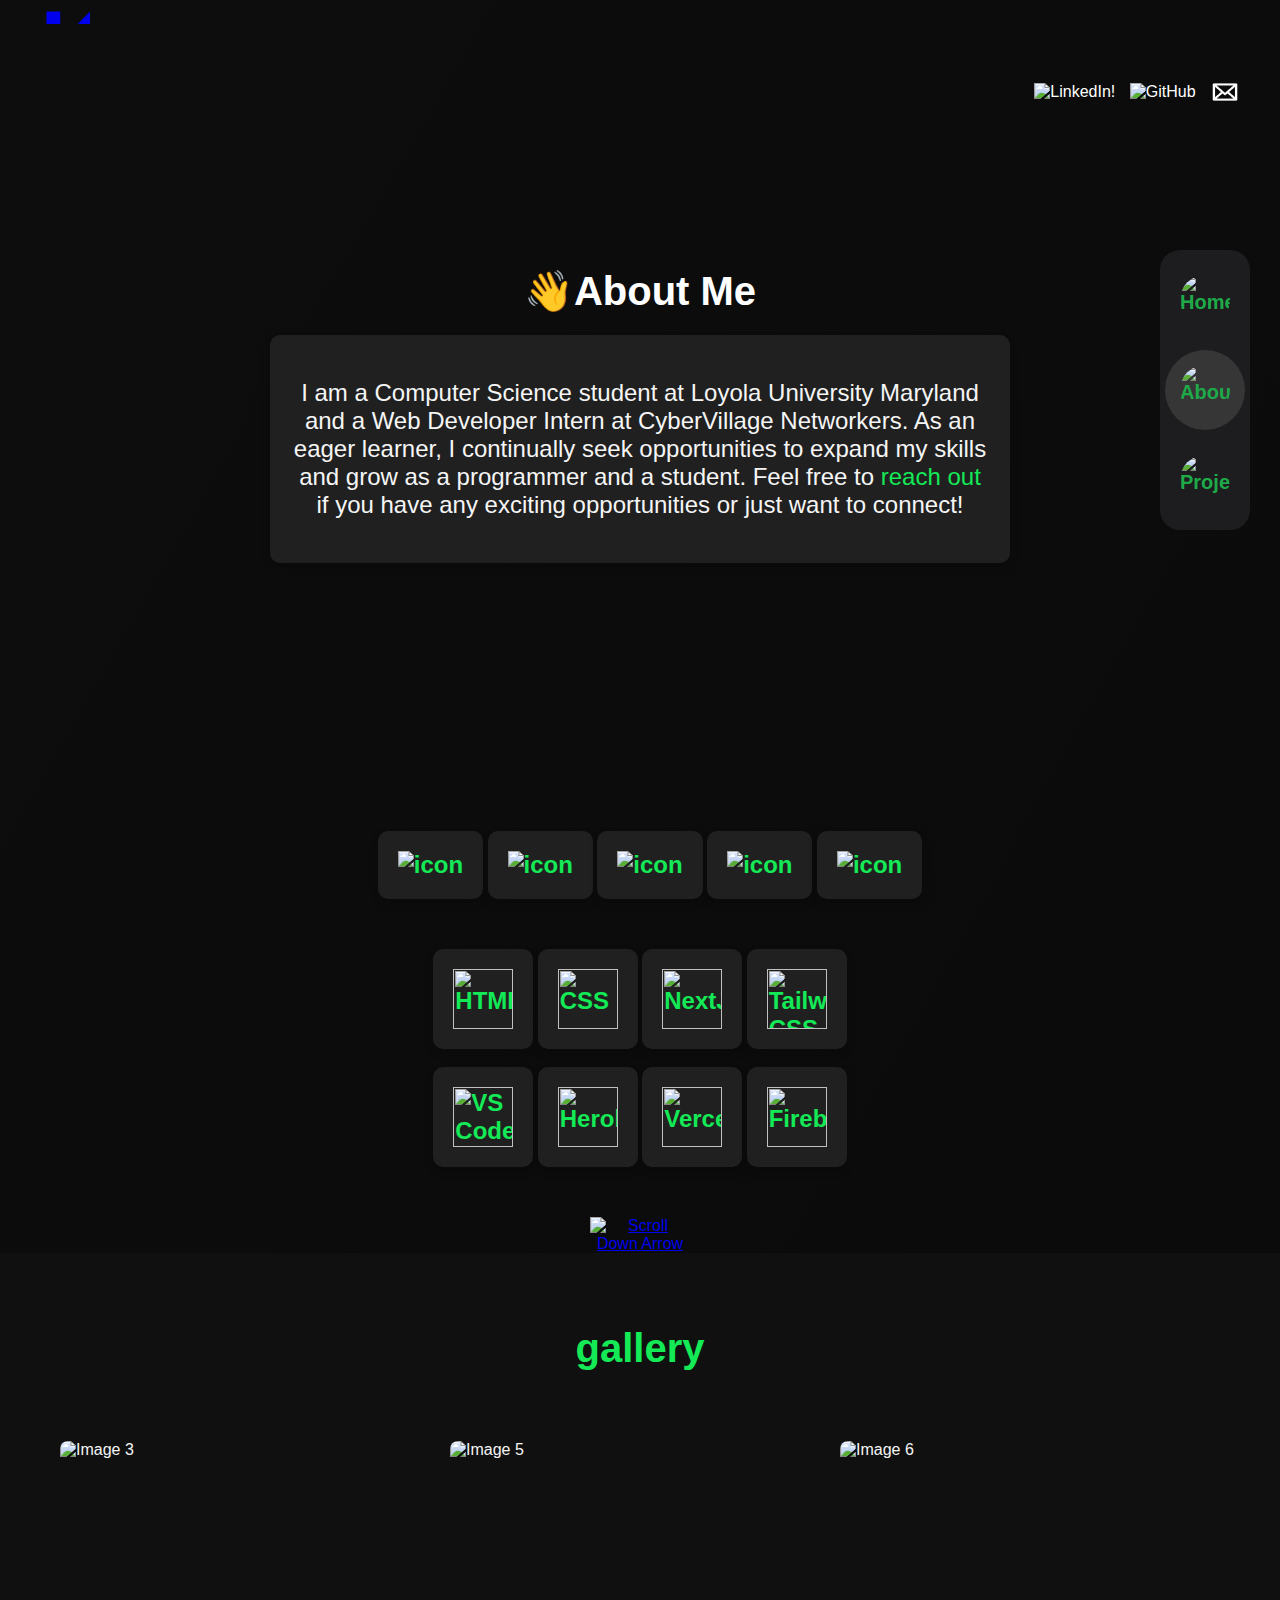
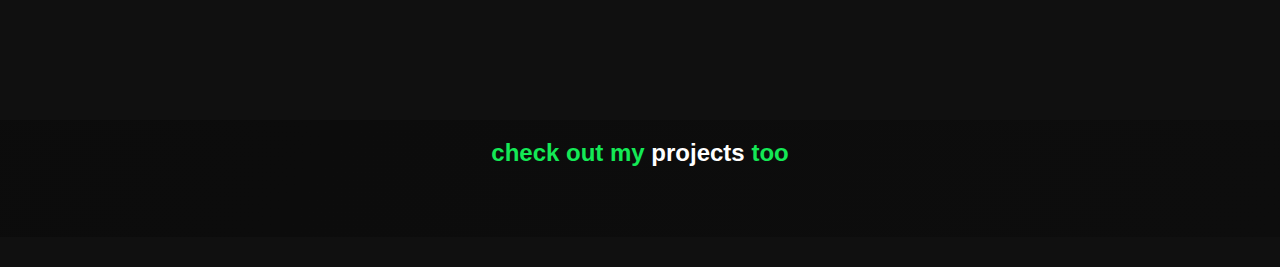
==== about.html @ a14b57ec "🚀 updated tech stack section" ====
<!DOCTYPE html>
<html lang="en">
<head>
    <!-- Favicon -->
    <link rel="icon" type="image/png" sizes="32x32" href="assets/favicon-32x32.png">
    
    <!-- Google Tag Manager -->
    <script>
        (function(w,d,s,l,i){
            w[l]=w[l]||[];w[l].push({'gtm.start': new Date().getTime(),event:'gtm.js'});
            var f=d.getElementsByTagName(s)[0],
            j=d.createElement(s),dl=l!='dataLayer'?'&l='+l:'';j.async=true;j.src=
            'https://www.googletagmanager.com/gtm.js?id='+i+dl;f.parentNode.insertBefore(j,f);
            })(window,document,'script','dataLayer','GTM-PQ7BLPZZ');
    </script>
    <!-- End Google Tag Manager -->
    
    <!-- Google tag (gtag.js) -->
    <script async src="https://www.googletagmanager.com/gtag/js?id=G-FYR78R9WE0"></script>
    <script>
        window.dataLayer = window.dataLayer || [];
        function gtag(){dataLayer.push(arguments);}
        gtag('js', new Date());
        gtag('config', 'G-FYR78R9WE0');
    </script>

    <meta name="viewport" content="width=device-width, initial-scale=1.0">  
    <meta charset="UTF-8">
    <!DOCTYPE html>
    <meta name="author" content="Kelechi Opurum">
    <title>Kelechi's Portfolio - About</title>
    <link rel="stylesheet" href="style.css">

    
</head>
<body>
    <!-- Google Tag Manager (noscript) -->
    <noscript><iframe src="https://www.googletagmanager.com/ns.html?id=GTM-PQ7BLPZZ"
    height="0" width="0" style="display:none;visibility:hidden"></iframe></noscript>
    <!-- End Google Tag Manager (noscript) -->


    <!-- KO LOGO -->
    <header class="header">
        <h1>
            <a href="index.html">
                <img class="interactive-ko spin-on-hover" src="https://i.postimg.cc/BtPjgcWB/ko-white.png" alt="Kelechi Opurum" width="50" height="50">
            </a>
        </h1>
        <!--SOCIALS-->
        <div class="topright">
            <a href="https://www.linkedin.com/in/kelechi-opurum" target="_blank">
                <img class="interactive-img" src="https://i.postimg.cc/bsXsFDpc/linkedin-white.png" 
                alt="LinkedIn!"
                length="25"
                width="25">
            </a>
            <a href="https://github.com/kelechi055/kelechi055" target="_blank">
                <img class="interactive-img" src="https://i.postimg.cc/XZNZcR3r/gitwhite.png"
                alt="GitHub"
                length="30"
                width="30">
            </a>
            <a href="mailto:kelechiopurum2005@gmail.com" target="_blank">
                <img class="interactive-img" src="images/mail.png"
                alt="Send an Email"
                length="30"
                width="30">
            </a>
        </div>
    </header>
</div>
<!--Navigation Bar-->
<nav class="navbar">
    <ul>
        <li class="hover-image-container">
            <a href="index.html">
                <img src="https://i.postimg.cc/fTJy60BQ/home-white.png" alt="Home" class="trigger-image">
                <img src="https://i.postimg.cc/hjPYRrkH/home-pop.png" alt="hover home" class="hover-image">
            </a>
        </li>
        <li class="hover-image-container"><a href="about.html"class="active">
            <img src="https://i.postimg.cc/PxyNkWgT/about-white.png" alt="About" class="trigger-image">
            <img src="https://i.postimg.cc/BQsbrQtz/about-pop.png" alt="hover home" class="hover-image">
        </a></li>
        <li class="hover-image-container"><a href="projects.html">
            <img src="https://i.postimg.cc/4yFdYJ40/projects-white.png" alt="Projects" class="trigger-image">
            <img src="https://i.postimg.cc/90LjZzLz/projects-pop.png" alt="hover projects" class="hover-image">
        </a></li>
    </ul>
</nav>

    <!-- ABOUT ME SECTION -->
    <section class="about-section">
        <div class="about-container">
            <div class="about-title">
                <h2 style="color: white; animation: slideUp 2s forwards;">👋About Me</h2>
            </div>
            <div class="about-content" style="animation: slideUp 1s forwards;">
                <div class="about-text">
                    <p>
                        I am a Computer Science student at Loyola University Maryland and a Web Developer Intern at CyberVillage Networkers. 
                        As an eager learner, I continually seek opportunities to expand my skills and grow as a programmer and a student. Feel free to <a href="https://www.linkedin.com/in/kelechi-opurum/" class="about-link">reach out</a> if you have any exciting opportunities or just want to connect!
                </div>
            </div>
        </div>
    </section>

    <!-- TECH STACK SECTION -->
    <section class="tech-stack-section">
        <div class="tech-stack-container">
            <div class="tech-stack-title">
                <h2 class="titles" style="opacity: 0; animation: fadeIn 2s forwards;">🛠️My Toolbox</h2>
            </div>
            <div class="tech-stack-content">
                <div class="tech-stack-icons">
                </div>
                <br>
            </div>
        </div>
    </section>

    
    <!-- TECH STACK -->
    <div class="tech-stack">
        <br>
        <div class="icon-container">
            <img src="https://techstack-generator.vercel.app/python-icon.svg" alt="icon" class="icon" title = 'Python'/>
            <img src="https://techstack-generator.vercel.app/js-icon.svg" alt="icon" class="icon" title = 'JavaScript'/>
            <img src="https://techstack-generator.vercel.app/ts-icon.svg" alt="icon" class="icon" title = 'TypeScript'/>
            <img src="https://techstack-generator.vercel.app/react-icon.svg" alt="icon" class="icon" title = 'React' />
            <img src="https://techstack-generator.vercel.app/github-icon.svg" alt="icon" class="icon" title = 'GitHub' />
        </div>
    </div>
    <!-- SEPARATE HERE WITH SPACE -->
    <div class="tech-stack" > 
        <div class="tech-stack-row">
            <div style="display: flex;"></div><img src="images/html.png" width="60" height="60" title="HTML"/>
            <img src="images/css.png" width="60" height="60" title="CSS"/>
            <img src="images/nextjs.png" width="200" height="200" title="NextJS"/>
            <img src="images/tailwind.png" width="300" height="200" title="Tailwind CSS"/>
            <br>
            <br>
            <img src="images/visual-studio-code.png" width="350" height="100" title="VS Code"/>
            <img src="https://cdn.jsdelivr.net/gh/devicons/devicon@latest/icons/heroku/heroku-original.svg" width="60" height="60" title="Heroku"/>
            <img src="https://cdn.jsdelivr.net/gh/devicons/devicon@latest/icons/vercel/vercel-original.svg" width="60" height="60" title="Vercel"/>
            <img src="images/firebase.png" width="60" height="60" title="Firebase"/>
        </div>
    </div>
    
    </div>
    <div class="center">
        <a href="#gallery">
            <img src="images/down-arrow.png" alt="Scroll Down Arrow" class="down-arrows" width="100px">
        </a>
    </div>
    
<!-- GALLERY SECTION -->
<section id="gallery" class="gallery-section">
    <div class="gallery-container">
        <div class="gallery-title" style="font-size: 1.0rem;">
            <h2 class="titles">gallery</h2>
        </div>
        <div class="gallery-grid">
            <div class="gallery-item">
                <img src="images/bg3.JPEG" width="300" height="450" alt="Image 3" draggable="false">
            </div>
            <div class="gallery-item">
                <img src="images/bg4.JPEG" width="300" height="450" alt="Image 5" draggable="false">
            </div>
            <div class="gallery-item">
                <img src="images/bg9.JPEG" width="300" height="450" alt="Image 6" draggable="false">
            </div>
            <div class="gallery-item">
                <img src="images/bg10.JPEG" width="300" height="400" alt="Image 12" draggable="false">
            </div>
            <div class="gallery-item">
                <img src="images/img1.jpeg" width="30" height="450" alt="Image 7" draggable="false">
            </div>
            <div class="gallery-item">
                <img src="images/bg11.JPEG" width="300" height="400" alt="Image 13" draggable="false">
            </div>
            <div class="gallery-item">
                <img src="images/img3.jpeg" width="300" height="400" alt="Image 14" draggable="false">
            </div>
            <div class="gallery-item">
                <img src="images/bg12.JPEG" width="300" height="400" alt="Image 15" draggable="false">
            </div>
            <div class="gallery-item">
                <img src="images/bg14.JPEG" width="300" height="400" alt="Image 16" draggable="false">
            </div>
        </div>
    </div>
</section>

<section>
    <div class="gallery-title" style="font-size: 1.0rem; animation: reverse;">
        <div class="gallery-title" style="font-size: 1.0rem; animation: reverse; text-align: center;">
            <h2 class="titles" style="font-size: 1.5rem;">check out my <a style="color: white; text-decoration: none;" href="projects.html">projects</a> too</h2>
        </div>
    </div>
</section>

<script>
    document.addEventListener('DOMContentLoaded', function() {
      const items = document.querySelectorAll('.gallery-item');
    
      function isElementInViewport(el) {
        const rect = el.getBoundingClientRect();
        return (
          rect.top >= 0 &&
          rect.left >= 0 &&
          rect.bottom <= (window.innerHeight || document.documentElement.clientHeight) &&
          rect.right <= (window.innerWidth || document.documentElement.clientWidth)
        );
      }
    
      function checkItems() {
        items.forEach(item => {
          if (isElementInViewport(item) && !item.classList.contains('viewed')) {
            item.classList.add('slide-up');
            item.classList.add('viewed');
          }
        });
      }
    
      window.addEventListener('scroll', checkItems);
      window.addEventListener('resize', checkItems); // Optional: handle resize events
      checkItems(); // Check items on initial load
    });
    </script>


<!-- JavaScript -->
    <script>
        document.addEventListener("DOMContentLoaded", function() {
            const loader = document.querySelector(".loader");
            loader.style.display = "none"; // Hide the loader immediately
        });
    </script>
    <script>
        // Select all images
        const images = document.querySelectorAll('.image');

        images.forEach(image => {
            // Prevent right-click context menu on images
            image.addEventListener('contextmenu', function(e) {
                e.preventDefault();
            });

            // Prevent drag and drop
            image.addEventListener('dragstart', function(e) {
                e.preventDefault();
            });
        });

        // Prevent right-click context menu on the entire page
        document.addEventListener('contextmenu', function(e) {
            if (e.target.tagName === 'IMG') {
                e.preventDefault();
            }
        });
    </script>
    
</body>
</html>
---- style.css ----
body {
    margin: 0;
    overflow-x: hidden;
    font-family: 'Inter', sans-serif;
    background-size: auto;
    background-repeat: no-repeat; 
    background: linear-gradient(120deg, #0d0d0d, #0a0a0a, #0d0d0d);
    height: 100%;
    padding: 0;
    width: 100%;
    
}

img {
    -webkit-user-drag: none; /* For WebKit-based browsers (Chrome, Safari) */
    user-drag: none; /* For other browsers */
}

#background {
    position: fixed;
    top: 0;
    left: 0;
    width: 100%;
    height: 100%;
    background: #101010; /* Replaces the background with a greyish color */
    z-index: -1; /* Ensures it stays behind other elements */
}

.cursor {
    position: fixed;
    width: 20px;
    height: 20px;
    background-color: rgba(255, 255, 255, 0.6);
    border-radius: 50%;
    pointer-events: none;
    transform: translate(-50%, -50%);
    transition: transform 0.1s ease;
}


/* Navbar styles */

.rainbow-text {
    background: linear-gradient(90deg, #FF0000, #FF7F00, #FFFF00, #00FF00, #0000FF, #4B0082, #9400D3, #FF0000, #FF7F00, #FFFF00, #00FF00, #0000FF, #4B0082, #9400D3);
    background-size: 300% 300%;
    -webkit-background-clip: text;
    -webkit-text-fill-color: transparent;
    display: inline;
    animation: rainbow-animation 10s linear infinite;
    font-weight: bold;
    font-style: italic;
}

.rainbow-text:hover {
    scale: 1.1;
}

@keyframes rainbow-animation {
    0% {
        background-position: 0% 50%;
    }
    50% {
        background-position: 100% 50%;
    }
    100% {
        background-position: 0% 50%;
    }
}


.purpletext {
    color: #5A377B
}

.typewriter {
    text-align: center;
    font-size: 1.0em;
    margin-left: 78px;
    margin-top: 0px;
}

#typing-text {
    text-align: center;
    border-right: 2px solid white;
    white-space: nowrap;
    overflow: hidden;
    text-align: center;
    color: #A7A7A7;
    position: absolute;
}


h2 {
    font-size: 3.0em;
    text-align: center;
    color: #A7A7A7;
    animation: slide-down 2s ease-in-out;
}

h2 span {
    display:inline-block;
}

h3 {
    margin-top: 500px;
    font-size: 1.3em;
    color: #A7A7A7;
    text-align: center;
    animation: fadeIn 2s ease-in-out;
    margin: 0 auto;
    margin: 200px auto; 
    font-weight: 400;
    line-height: 1.6;
    font-family: 'Inter', sans-serif;
    font-weight: 400;
    padding: 0 20px; /* Add padding for spacing */
}

/* Mobile Styles */
@media (max-width: 768px) {
    h3 {
        font-size: 1.1em; /* Adjust font size for mobile */
        padding: 0 15px; /* Ensure proper spacing on smaller screens */
        margin-top: 20px; /* Adjust top margin for better fit on mobile */
        margin-left: auto; /* Ensure centering */
        margin-right: auto; /* Ensure centering */
    }
}
body.loaded {
    opacity: 1;
}


.outline {
    background-color: #1D1D1F;
    color: white; /* Text color */
    padding: 20px; /* Add some padding to the container */
    border-radius: 10px; /* Rounded corners */
    border: 4px solid #3A3A3B; /* Border color and thickness */
    display: flex; /* Use Flexbox */
    margin-top: -200px;
    font-family: monospace;
    position: relative; /* Relative positioning for absolute child */
    transition: background-color 1s ease-in-out, border-color 1s ease-in-out;
    margin-right: 20px;
    
  }


  .outline text {
    background-color: #1D1D1F;
    color: white; /* Text color */
    padding: 20px; /* Add some padding to the container */
    border-radius: 20px; /* Rounded corners */
    border: 5px solid #3A3A3B; /* Border color and thickness */
    display: flex; /* Use Flexbox */

    margin-top: 0px;
    font-family: monospace;
    position: relative; /* Relative positioning for absolute child */
  }
  .outline img {
    border-radius: 5px;
    padding: 0;
    transition: transform 0.3s ease-in-out; /* Smooth transition for scaling */
  }

  .outline:hover {
    background-color: #0C6829; /* Darker green */
    border-color: #14E956; /* Light green */
  }

  .outline:hover img {
    transform: scale(1.02); /* Scale up the image when hovering over the outline */
    
  }

  .about-me {
    background-color: #1D1D1F;
    color: white; /* Text color */
    padding: 10px;
    border-radius: 10px; /* Rounded corners */
    border: 4px solid #3A3A3B; /* Border color and thickness */
    position: absolute; /* Absolute positioning */
    top: 300px; /* Adjust the top position as needed */
    left: 50%; /* Center horizontally */
    transform: translateX(-50%); /* Center horizontally */
    width: 900px; /* Decreased width */
    height: 300px; /* Fixed height */
    overflow: hidden; /* Hide overflow content */
    display: flex; /* Use Flexbox */
    justify-content: center; /* Center children horizontally */
    align-items: center; /* Center children vertically */
    text-align: center; /* Center text inside */
    transition: background-color 0.5s ease-in-out, border-color 0.5s ease-in-out; /* Smooth transition */
}

.about-me:hover {
    background-color: #0C6829; /* Darker green */
    border-color: #14E956; /* Light green */
}


  .text-container {
    background-color: #1D1D1F;
    color: white; /* Text color */
    padding: 10px;
    border-radius: 10px; /* Rounded corners */
    border: 4px solid #3A3A3B; /* Border color and thickness */
    position: absolute; /* Absolute positioning */
    transform: translateX(-50%); /* Center horizontally */
    width: 900px; /* Decreased width */
    height:200px; /* Fixed height */
    margin-top: 150px;
    overflow: hidden; /* Hide overflow content */
    display: flex; /* Use Flexbox */
    justify-content: center; /* Center children horizontally */
    align-items: center; /* Center children vertically */
    text-align: center; /* Center text inside */
  }


  .project-card-3.slide-up {
    animation: slideUp 2s forwards;
}
  .project-card-4.slide-up {
    animation: slideUp 2s forwards;
}
.project-card-5.slide-up {
    animation: slideUp 2s forwards;
}

.pdf-container {
    width:55%;
    max-height: 850px;
    height: 90vh; 
    border: none;
    justify-content: center;
    margin: 0 auto;
    display: block;
    animation: fadeIn 2s ease-in-out;
}

.header {
    display: flex;
    justify-content: space-between;
    align-items: center;
    padding: 10px 40px;
    color: white;
    margin-top: -100px;
}

.container {
    display: flex;
    justify-content: center;
    align-items: center; /* Adjusted */
    margin-top: 200px; /* Added margin-top to create space */
}

.text-container {
    display: flex;
    justify-content: center;
    align-items: center;
    margin-top: 150px; /* Adjusted to avoid overlap */
}

.item {
    text-align: center;
    margin: 0 20px; /* Increased margin for spacing */
    color: white;
}

.numbers {
    font-size: 24px;
    font-weight: bold;
    color: #a5a5a5;
}

.bottom {
    font-size: 16px;
    margin-top: 20px; /* Reduced margin-top */
}

h1 {
    font-size: 6.0em;

}


.bottom-left {
    text-align: left;
    margin-top: 20px; 
}



h4 {
    font-size: 1.5em;
    font-weight: bold;
    text-align: center;
    animation: slide-right 2s ease-in-out;
    margin: 0 auto;
    max-width: 800px; 
    margin: 80px auto; 
    line-height: 1.6; 
    font-family:monospace
    
}


.container {
    text-align: center;
}

.image-container {
    position: relative;
    perspective: 1000px;
    width: 1000px; 
    height: 700px; 
}

.image3d {
    width: 100%;
    height: auto;
    transition: transform 0.5s;
    transform-style: preserve-3d;
}

.image-container:hover .image3d {
    transform: rotateY(15deg) rotateX(15deg) scale(1.1);
}

.overlay {
    position: absolute;
    top: 0;
    left: 0;
    width: 100%;
    height: 100%;
    background: rgba(0, 0, 0, 0.6); /* Semi-transparent black */
    display: flex;
    align-items: center;
    justify-content: center;
    opacity: 0;
    transition: opacity 0.3s;
}

.image-container:hover .overlay {
    opacity: 1;
}

.overlay-text {
    color: white;
    font-size: 24px;
    text-align: center;
}

/* Base styles for navbar (Desktop) */
.navbar {
    position: fixed;
    top: 250px; /* Position vertically */
    right: 30px; /* Position horizontally */
    width: fit-content;
    background-color: #1D1D1F;
    border-radius: 20px;
    padding: 5px;
    display: flex;
    flex-direction: column;
    align-items: center;
    transition: transform 0.3s ease;
    z-index: 1000;
}

.arrow {
    position: fixed;
    top: 370px; /* Position vertically */
    left: 1700px; /* Position horizontally */
    width: 50px;
    border-radius: 20px;
    padding: 10px;
    display: flex;
    flex-direction: column;
    align-items: center;
    transition: transform 0.3s ease;
    z-index: 1000;
    margin-left: 10px; /* Space between the arrow and the preceding element */
    animation: moveRight 2s infinite ease-in-out; /* Apply the animation */
}


@keyframes moveRight {
    0% { transform: translateX(0); opacity: 1; }
    25% { transform: translateX(10px); opacity: 0.5; } /* Move right and fade */
    50% { transform: translateX(0); opacity: 1; } /* Return to original position */
    75% { transform: translateX(10px); opacity: 0.5; } /* Move right again */
    100% { transform: translateX(0); opacity: 1; } /* Return to original position */
}


/* Ensure items are centered and have spacing */
.navbar ul {
    list-style-type: none;
    padding: 0;
    margin: 0;
    display: flex;
    flex-direction: column;
    align-items: center;
}

.navbar li {
    margin: 5px 0;
}

/* Style for links */
.navbar a {
    display: block;
    font-weight: 700;
    font-size: 20px;
    color: #1faa49;
    text-decoration: none;
    text-align: center;
    padding: 10px;
    border-radius: 50%;
    width: 60px;
    height: 60px;
    display: flex;
    justify-content: center;
    align-items: center;
    transition: background-color 0.3s;
}

/* Mobile styles */
@media (max-width: 768px) {
    .navbar {
        top: auto;
        bottom: 0;
        right: 0;
        left: 0; /* Center the navbar horizontally */
        width: 100%;
        height: 60px;
        border-radius: 0;
        display: flex;
        flex-direction: row;
        justify-content: space-around;
        align-items: center;
        box-sizing: border-box;
        margin-right: auto;
    }
    
    .navbar ul {
        flex-direction: row;
        width: 100%;
        justify-content: space-around;
        padding: 0;
        margin: 0;
    }
    
    .navbar li {
        margin: 0;
    }

    .navbar a {
        font-weight: 700;
        font-size: 16px;
        padding: 5px;
        width: 50px;
        height: 50px;
    }
}

.hover-image-container {
    position: relative;
    display: inline-block;
}

.trigger-image {
    width: 50px; /* Size of the trigger image */
    height: 50px; /* Size of the trigger image */
    border-radius: 50%;
    pointer-events: none;
    
}

.hover-image {
    display: none;
    position: absolute;
    top: 1;
    left: -120px; /* Adjust this value to position the hover image to the left */
    width: 110px; /* Size of the hover image */
    height: 60px; /* Size of the hover image */
    pointer-events: none;
}

.hover-image-container:hover .hover-image {
    display: block;
}

.navbar a:hover {
    background-color: hsl(0, 0%, 21%);
    border-radius: 50%;
}

/* Loading animation styles */
.loader {
    position: fixed;
    top: 0;
    left: 0;
    width: 100%;
    height: 100%;
    background-color: #101010;
    display: flex;
    justify-content: center;
    align-items: center;
    z-index: 9999; /* Ensures loader stays on top */
}

.myface {
    display: flex;
    justify-content: center;
    align-items: center;
    height: 100vh;
    margin: 0;
    max-width: 100%;
    height: auto;
    transition: transform 0.5s ease-in-out;
    animation: slide-down 2s ease-in-out;
    pointer-events: none;
}

.myface img:hover {
    transform: scale(1.03);
    transition: transform 0.5s ease-in-out;
}


.interactive-text {
    transition: color 0.3s, transform 0.3s;
    cursor: pointer;
    max-width: 100%;
    animation: slide-down 2s ease-in-out;
}

.interactive-text:hover {
    color: #ffffff; /* Changes text color to white on hover */
    transform: scale(1.03); 

}



.loader img {
    width: 80px; /* Adjusts size as needed */
    animation: spin 3s linear infinite; /* Rotate animation */
}

@keyframes slideIn {
    0% { left: -100%; }
    100% { left: 0; }
}

@keyframes slideOut {
    0% { left: 0; }
    100% { left: -100%; }
}

@keyframes spin {
    from {
        transform: rotate(0deg);
    }
    to {
        transform: rotate(360deg);
    }
}

.green-text {
    color: #b4b4b4;
}

.active {
    background-color: hsl(0, 0%, 21%);
    border-radius: 50%;
}
.interactive-text-container {
    text-align: center; /* center text horizontally */
    margin-left: auto;
    margin-right: auto;
    margin-top: auto; /* adjusts the margin */
    width: fit-content;
}

.interactive-text {
    transition: color 0.3s, transform 0.3s;
    cursor: pointer;
    max-width: 100%;
    animation: slide-down 2s ease-in-out;
}

.interactive-text:hover {
    color: #ffffff; /* Changes text color to white on hover */
    transform: scale(1.03); 

}


.interactive-ko {
    transition: transform 0.3s, opacity 0.8;
}

.interactive-ko:hover {
    transform: scale(1.3) rotate(360deg);
    opacity: 0.8;
    cursor: pointer;
}

.interactive-img {
    transition: transform 0.3s;
    cursor: pointer;
}

.interactive-img:hover {
    transform: scale(1.3);
}

.topright a {
    margin-left: 10px;
    text-decoration: none;
}

.topright a img {
    vertical-align: middle;
}

.topright a:link,
.topright a:visited {
    text-decoration: none;
    color: inherit;
}

.center {
    text-align: center;
    margin-top: 5px;
}

.spin-on-hover {
    display: inline-block;
    transition: transform 0.5s;
}

.spin-on-hover:hover{
    transform: rotate(360deg);
}

.footer {
    position: fixed;
    bottom: 0; /* Stick to the bottom */
    left: 0;
    width: 100%; /* Full width */
    font-size: 12px;
    color: #3a3a3a;
    padding: 10px;
    text-align: center;
}

@keyframes fadeIn {
    from {
        opacity: 0;
    }

    to {
        opacity: 1;
    }
}

@keyframes slide-right {
    from {
      transform: translateX(-100%);
    }
    to {
      transform: translateX(0%);
    }
  }

@keyframes slide-down {
    from {
        transform: translateY(-100px);
        opacity: 0;
    }
    to {
        transform: translateY(0);
        opacity: 1;
    }
}

@keyframes slide-up {
    from {
      transform: translateY(100%);
    }
    to {
      transform: translateY(0%);
    }
  }


  .project-card:nth-of-type(1) {
    animation: slideInFromLeft 2s ease-in-out;
}

.project-card:nth-of-type(2) {
    animation: slideInFromRight 2s ease-in-out;
}

.slide-up {
    animation: slideUp 0.6s ease-out;
  }

@media (max-width: 768px) {
    .project-card:nth-of-type(1) {
        animation: slideUp 1s ease-in-out;
    }

    .project-card:nth-of-type(2) {
        animation: slideUp 1s ease-in-out;
    }

    .project-card:nth-of-type(3) {
        animation: slideUp 2s ease-in-out; 
    }

    .project-card:nth-of-type(4) {
        animation: slideUp 2s ease-in-out; 
    }
}

@keyframes slideInFromLeft {
    from {
        transform: translateX(-100%);
        opacity: 0;
    }
    to {
        transform: translateX(0);
        opacity: 1;
    }
}

@keyframes slideInFromRight {
    from {
        transform: translateX(100%);
        opacity: 0;
    }
    to {
        transform: translateX(0);
        opacity: 1;
    }
}

@keyframes slideUp {
    from {
        transform: translateY(100%);
        opacity: 0;
    }
    to {
        transform: translateY(0);
        opacity: 1;
    }
}


.contact-section {
    font-size: 1.5rem; /* Default font size */
    color: white; /* Text color */
    text-align: center; /* Center text */
    padding: 10px; /* Padding around the section */
}

.contact-text {
    margin: 0; /* Remove default margin */
}

.contact-link {
    text-decoration: none; /* Remove underline from the link */
}

.contact-icon {
    width: 30px; /* Default width for the icon */
    height: auto; /* Maintain aspect ratio */
    vertical-align: middle; /* Align with text */
    margin-left: 8px; /* Space between text and icon */
}

/* Responsive adjustments */
@media (max-width: 768px) {
    .contact-section {
        font-size: 1.2rem; /* Smaller font size on smaller screens */
    }

    .contact-icon {
        width: 25px; /* Smaller icon size on smaller screens */
    }
}

@media (max-width: 480px) {
    .contact-section {
        font-size: 1rem; /* Even smaller font size on very small screens */
    }

    .contact-icon {
        width: 20px; /* Further reduce icon size on very small screens */
    }
}


/* Container for tech stack */
.tech-stack {
    display: flex;
    flex-wrap: wrap; /* Allow wrapping to next line */
    justify-content: center; /* Center items */
    gap: 15px; /* Space between items */
    margin-top: 30px; /* Margin at the top */
    margin-bottom: 10px; /* Margin at the bottom */
    font-family: 'Inter', sans-serif;
    font-weight: 550;
    color: #14e956;
}

.tech-stack span {
    background-color: rgba(20, 233, 86, 0.1); /* Light green background */
    border-radius: 8px; /* Rounded corners */
    padding: 8px 12px; /* Padding inside each item */
    font-size: 14px; /* Font size */
    white-space: nowrap; /* Prevent text wrapping */
    border: 1px solid #14e956; /* Border with same color as text */
}
/* Heading for tech stack */
.tech-stack h4 {
    text-align: center;
    margin-bottom: 20px;
    font-size: 3.0em;
    color: #A7A7A7;
}

/* Style for each tech icon */
.tech-stack img {
    width: 60px;
    height: 60px;
    transition: transform 0.3s ease, box-shadow 0.3s ease, opacity 0.3s ease;
    border-radius: 8px;
    box-shadow: 0 10px 8px rgba(0, 0, 0, 0.2);
    animation: slideUp 1s ease-out forwards;
}

/* Hover effect for my techstack */
.tech-stack img:hover {
    transform: scale(.1)  !important; /* makes sure hover effect takes precedence */
    box-shadow: 0 8px 16px rgba(0, 0, 0, 0.3) !important; /* also makes sure the hover effect takes precedence */
}

/* Define the keyframes for sliding up */
@keyframes slideUp {
    from {
        transform: translateY(20px); /* Start from below */
        opacity: 0; /* Start invisible */
    }
    to {
        transform: translateY(0); /* End at the original position */
        opacity: 1; /* End visible */
    }
}

/* Apply staggered animation */
.tech-stack img:nth-child(1) {
    animation-delay: 0.1s;
}
.tech-stack img:nth-child(2) {
    animation-delay: 0.4s;
}
.tech-stack img:nth-child(3) {
    animation-delay: 0.6s;
}
.tech-stack img:nth-child(4) {
    animation-delay: 0.8s;
}
.tech-stack img:nth-child(5) {
    animation-delay: 1s;
}
.tech-stack img:nth-child(6) {
    animation-delay: 1.2s;
}
.tech-stack img:nth-child(7) {
    animation-delay: 1.4s;
}
.tech-stack img:nth-child(8) {
    animation-delay: 1.6s;
}
.tech-stack img:nth-child(9) {
    animation-delay: 1.8s;
}
.tech-stack img:nth-child(10) {
    animation-delay: 2s;
}
.tech-stack img:nth-child(11) {
    animation-delay: 2.2s;
}
.tech-stack img:nth-child(12) {
    animation-delay: 2.4s;
}
.tech-stack img:nth-child(13) {
    animation-delay: 2.6s;
}
.tech-stack img:nth-child(14) {
    animation-delay: 2.8s;
}

.projects-container {
    display: flex;
    flex-wrap: wrap;
    justify-content: center;
    gap: 40px;
    margin: 50px auto;
    padding: 20px;
    max-width: 1200px;
    position: relative;
    
}

.project-card {
    background-color: #1d1d1f;
    border-radius: 8px;
    overflow: hidden;
    box-shadow: 0 4px 6px rgba(0, 0, 0, 0.3);
    transition: transform 0.3s ease-in-out, box-shadow 0.3s ease-in-out;
    width: 500px; /* Card width */
    text-align: center;
    position: relative;
    cursor: pointer;
    box-sizing: border-box; /* Include padding in width calculation */
}

@media (max-width: 768px) {
    .project-card {
        /* Adjust size and layout for mobile if necessary */
        width: 100%; /* Example adjustment */
        margin: 0 auto; /* Center the card */
    }
}

.menu-toggle {
    display: none; /* Hides the element */
}

.project-card:hover {
    transform: scale(1.05); /* Slightly larger scale on hover */
    box-shadow: 0 6px 10px rgba(0, 0, 0, 0.4);
}

.project-image {
    width: 100%;
    height: auto; /* Adjust height to maintain aspect ratio */
    max-height: 400px; /* Maximum height to avoid excessive stretching */
    object-fit: cover; /* Ensures the image maintains aspect ratio while covering the area */
}

.project-image:hover {
    
}

@media (max-width: 768px) {
    .project-image {
        height: 250px; /* Adjust height for mobile devices */
        max-height: 250px; /* Ensure it doesn't exceed this height */
    }
}

.project-content {
    padding: 10px 15px; /* Reduced padding for better spacing */
    color: #fff;
}

.project-title {
    font-size: 1.6rem;
    margin: 10px 0 5px; /* Reduced margin above the title */
    font-weight: bold;
}

.project-description {
    font-size: 1.2rem;
    line-height: 1.5;
    margin-bottom: 10px; /* Reduced margin bottom */
    color: #A7A7A7;
}


.project-links {
    display: flex;
    justify-content: center;
    gap: 10px;
}

.project-link {
    color: #000000;
    background-color: #14e956;
    border-radius: 5px;
    padding: 8px 15px;
    text-decoration: none;
    font-weight: bold;
    transition: background-color 0.3s;
}

.project-link:hover {
    background-color: #13c24a;
}

.placement-badge {
    display: inline-block;
    background-color: #14e956;
    color: #000000;
    padding: 5px 10px;
    border-radius: 20px;
    font-weight: bold;
    margin: 10px 0;
    font-size: 1rem;
    text-align: center;
    text-decoration: none; /* Remove underline from the link */
}

.placement-badge:hover {
    background-color: #13c24a;
}

#particles-js {
    position: absolute;
    top: 0;
    left: 0;
    width: 100%;
    height: 100%;
    z-index: -1; /* Ensure it stays behind other content */
}

.gallery-section {
    display: flex;
    justify-content: center; /* Center the gallery section horizontally */
    align-items: center; /* Center the gallery section vertically if needed */
    padding: 40px 0; /* Add padding for spacing */
    background-color: #101010; /* Set background color */
}

.gallery-container {
    max-width: 1200px; /* Set a maximum width for the container */
    width: 100%; /* Allow the container to take full width */
    padding: 0 20px; /* Add horizontal padding */
    box-sizing: border-box; /* Include padding in element's total width and height */
}

.gallery-title {
    font-size: 2em;
    text-align: center;
    color: #fff; /* White text color */
    margin-bottom: 20px;
}

.gallery-grid {
    display: grid;
    grid-template-columns: repeat(auto-fit, minmax(300px, 1fr)); /* Increase minimum size of grid items */
    gap: 20px; /* Space between grid items */
    /* Removed overflow-y: auto; to prevent internal scroll */
    max-height: none; /* Remove maximum height restriction */
    padding-right: 10px; /* Add some padding for better view */
    justify-items: center; /* Center the items horizontally */
}

.gallery-item {
    border-radius: 8px;
    overflow: hidden;
    transition: transform 0.3s ease, box-shadow 0.3s ease;
    cursor: pointer;
    width: 100%; /* Ensure the gallery-item takes full width of grid cell */
    max-width: 100%; /* Prevent items from exceeding their container */
    -webkit-user-drag: none;
    user-drag: none;
}

.gallery-item img {
    width: 100%;
    height: auto;
    display: block;
    margin-left: auto; /* Center the image horizontally */
    margin-right: auto;
}

.gallery-item:hover {
    transform: scale(1.05); /* Slightly larger scale on hover */
    box-shadow: 0 6px 10px rgba(0, 0, 0, 0.4);
}


.gallery-item img {
    width: 100%;
    height: auto;
    display: block;
    /* Center the image horizontally */
    margin-left: auto;
    margin-right: auto;
}




body {
    background-color: #101010; /* Background color as per your preference */
    color: #f5f5f5; /* Light color for text */
    font-family: Arial, sans-serif;
    margin: 0;
    padding: 0;
}

.about-section {
    padding: 50px 20px;
    max-width: 800px;
    margin: 0 auto;
    margin-top: -100px;
}

.about-container {
    display: flex;
    flex-direction: column;
    align-items: center;
}

.about-title h2 {
    font-size: 2.5em;
    margin-bottom: 20px;
    color: #14E956;
}

.about-content {
    display: flex;
    flex-direction: column;
    align-items: center;
    text-align: center;
}

.about-text {
    max-width: 700px; /* Limit the width of the text box */
    margin: 0 auto; /* Center the text box */
    background-color: #202020; /* Optional: Add a background color for the box */
    padding: 20px; /* Padding for a better visual appearance */
    border-radius: 10px; /* Rounded corners for the box */
    box-shadow: 0 4px 8px rgba(0, 0, 0, 0.2); /* Subtle shadow for depth */
    font-size: 1.5em;
}

.about-link {
    color: #14E956;
    text-decoration: none;
    transition: color 0.3s;
}

.about-link:hover {
    color: #01bb3f;
}

.about-image img {
    border-radius: 50%;
    margin-bottom: 20px;
}

.tech-stack {
    display: flex;
    justify-content: center;
    flex-wrap: wrap;
    gap: 20px;
    margin: 50px 0;
    
}

@keyframes slideUpDown {
    0% {
        transform: translateY(0);
    }
    50% {
        transform: translateY(20px); /* Adjust the distance as needed */
    }
    100% {
        transform: translateY(0);
    }
}

/* Apply the animation to the down-arrows */
.down-arrows {
    display: block;
    margin: 0 auto;
    animation: slideUpDown 1s infinite; /* Adjust the duration as needed */
    /* Optional: add a shadow to make it more noticeable */
}

.tech-stack img {
    width: 60px;
    height: 60px;
    transition: transform 0.3s;
    margin-top: -100px;
    pointer-events: stroke;
    max-width: 700px; /* Limit the width of the text box */
    margin: 0 auto; /* Center the text box */
    background-color: #202020; /* Optional: Add a background color for the box */
    padding: 20px; /* Padding for a better visual appearance */
    border-radius: 10px; /* Rounded corners for the box */
    box-shadow: 0 4px 8px rgba(0, 0, 0, 0.2); /* Subtle shadow for depth */
    font-size: 1.5em;
}

.tech-stack img:hover {
    transform: scale(1.1) !important; /* Slightly enlarges the icon */
    box-shadow: 0 8px 16px rgba(0, 0, 0, 0.3) !important;
}


.titles{
    font-size: 2.5em;
    margin-bottom: 70px;
    color: #14E956;
}

.music-box {
    background-color: #282828;
    padding: 20px;
    border-radius: 15px;
    box-shadow: 0 4px 10px rgba(0, 0, 0, 0.3);
    width: 100%;
    max-width: 600px;
}

.music-box h1 {
    font-size: 28px;
    margin-bottom: 20px;
    text-align: center;
    color: #1DB954;
}

.music-controls {
    display: flex;
    align-items: center;
    justify-content: space-between;
    margin-bottom: 20px;
}

.music-controls button {
    background-color: transparent;
    border: none;
    cursor: pointer;
    transition: transform 0.3s;
}

.music-controls button:hover {
    transform: scale(1.1);
}

.music-controls button img {
    width: 35px;
    height: 35px;
}

audio {
    width: 100%;
    margin-top: 20px;
    display: none; /* Hide default controls */
}

.playlist {
    list-style: none;
    padding: 0;
    margin: 0;
    border-top: 1px solid #444;
}

.playlist li {
    display: flex;
    align-items: center;
    padding: 10px;
    cursor: pointer;
    transition: background-color 0.3s;
    border-bottom: 1px solid #444;
}

.playlist li:hover {
    background-color: #333;
}

.playlist li.active {
    background-color: #1DB954;
    color: #fff;
}

.playlist img {
    width: 50px;
    height: 50px;
    margin-right: 15px;
    border-radius: 5px;
}

.track-info {
    flex-grow: 1;
}

.track-title {
    font-weight: bold;
    font-size: 16px;
    margin-bottom: 5px;
}

.track-artist {
    font-size: 14px;
    color: #b3b3b3;
}

/* Custom player controls */
.player-controls {
    display: flex;
    align-items: center;
    justify-content: center;
    margin-top: 20px;
}

.player-controls button {
    background-color: transparent;
    border: none;
    cursor: pointer;
    transition: transform 0.3s;
    margin: 0 10px;
}

.player-controls button:hover {
    transform: scale(1.1);
}

.player-controls button img {
    width: 24px;
    height: 24px;
}

/* Progress Bar */
.progress-container {
    position: relative;
    width: 100%;
    height: 5px;
    background-color: #555;
    border-radius: 5px;
    margin-top: 10px;
}

.progress {
    position: absolute;
    height: 100%;
    background-color: #1DB954;
    border-radius: 5px;
    width: 0;
}

.highlight {
    font-weight: bold;
    font-style: italic;
}

/* Container for the typewriter text */
#typing-container {
    display: flex;
    justify-content: center;
    align-items: center;
    text-align: center;
    width: 100%; /* Ensures full-width on any device */
    height: auto; /* Adjust height as needed */
    padding: 20px; /* Add padding for better spacing */
    box-sizing: border-box; /* Include padding in width */
}

/* Styling for the typewriter text */
#typing-text {
    font-size: 3.0rem; /* Responsive font size */
    color: #b4b4b4;
    font-weight: 700;
    word-wrap: break-word;
}

/* Adjust font size on smaller devices */
@media (max-width: 768px) {
    #typing-text {
        font-size: 2.5rem; /* Smaller font size for mobile devices */
    }
}

@media (max-width: 480px) {
    #typing-text {
        font-size: 1.6rem; /* Even smaller font size for very small devices */
    }
}
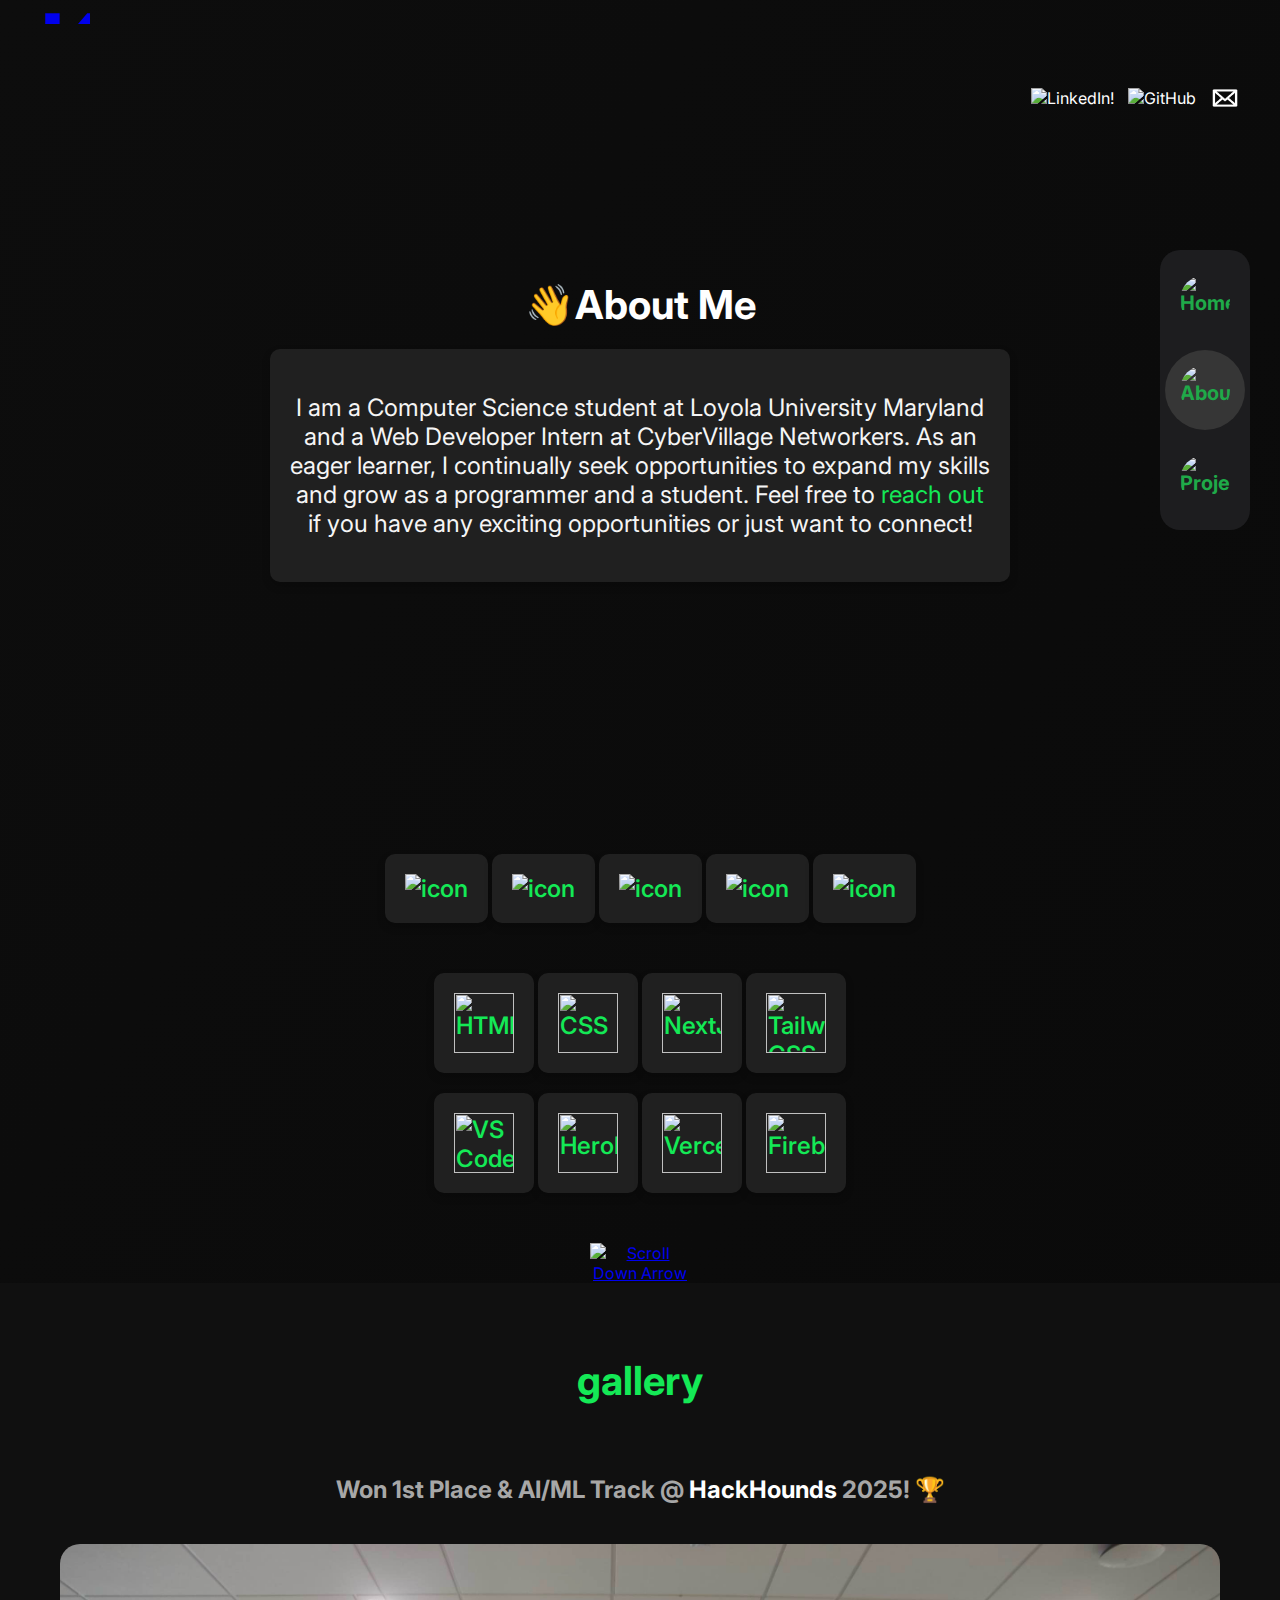
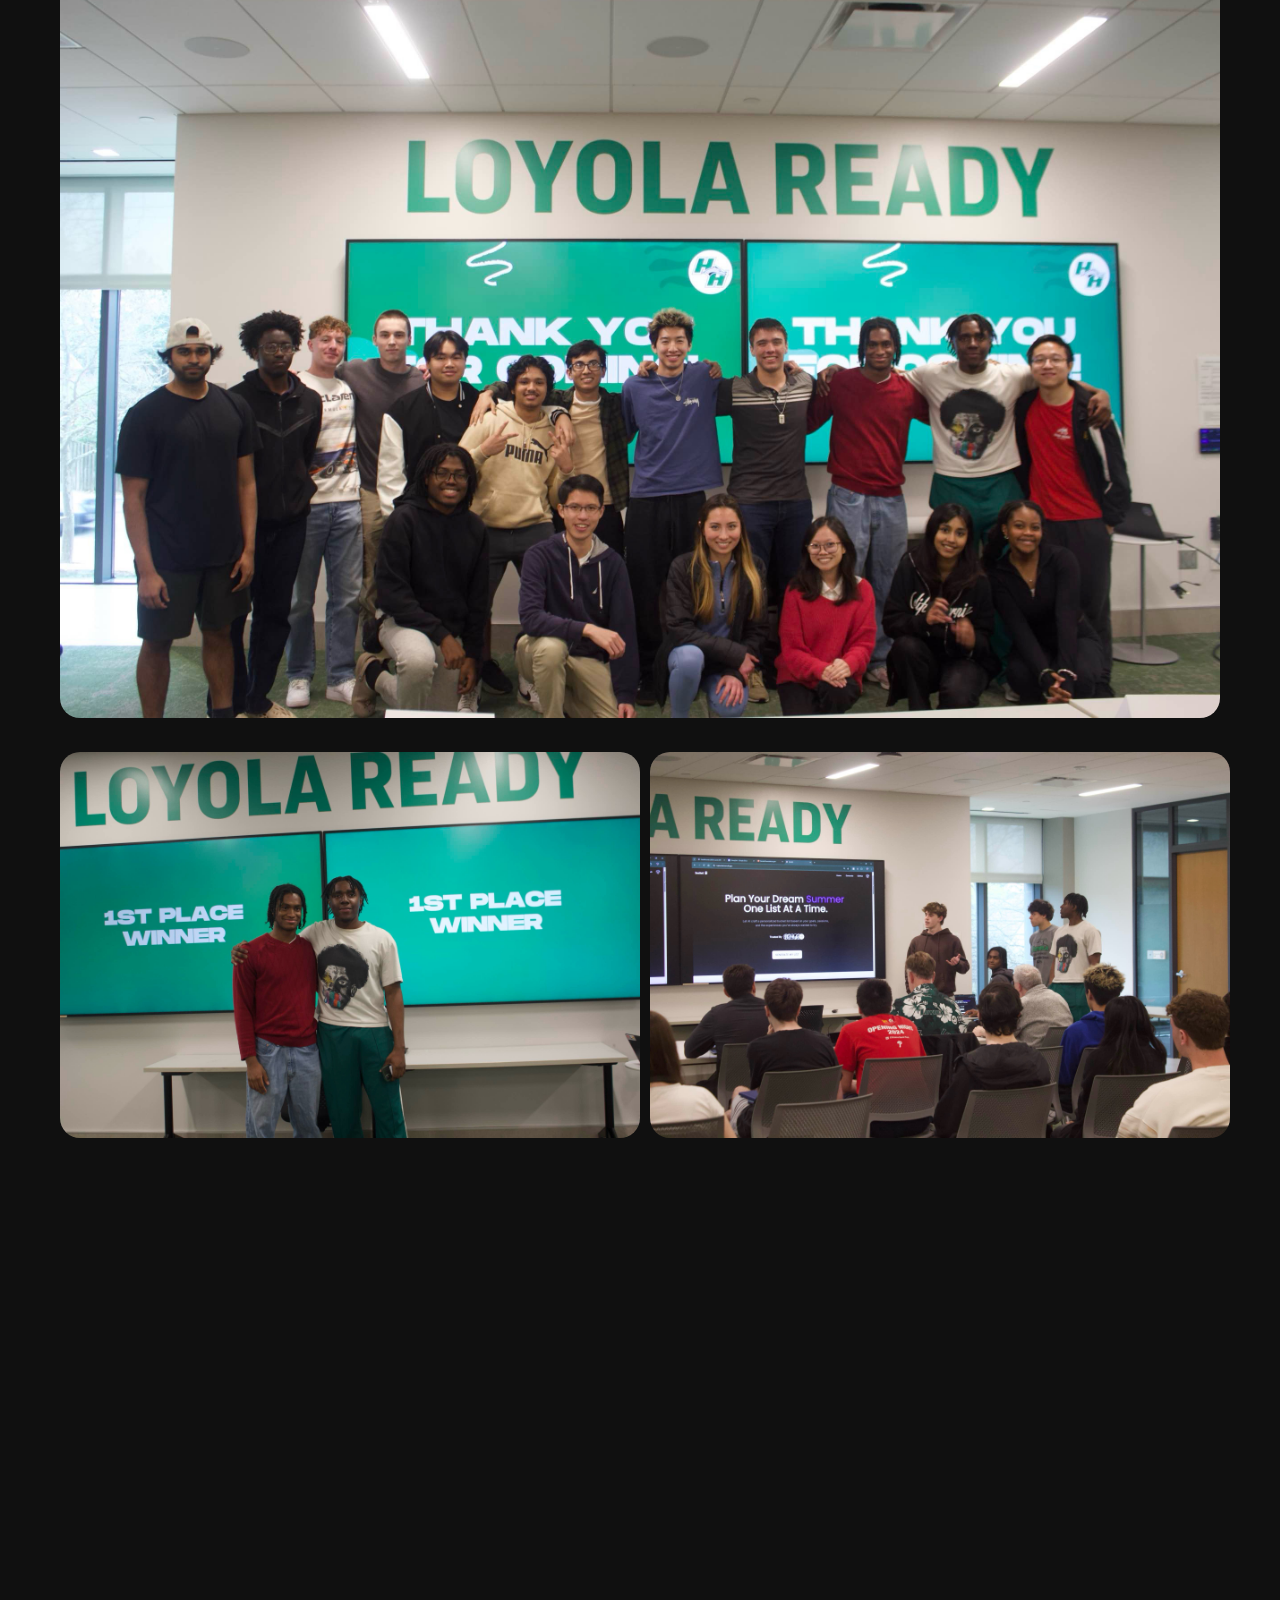
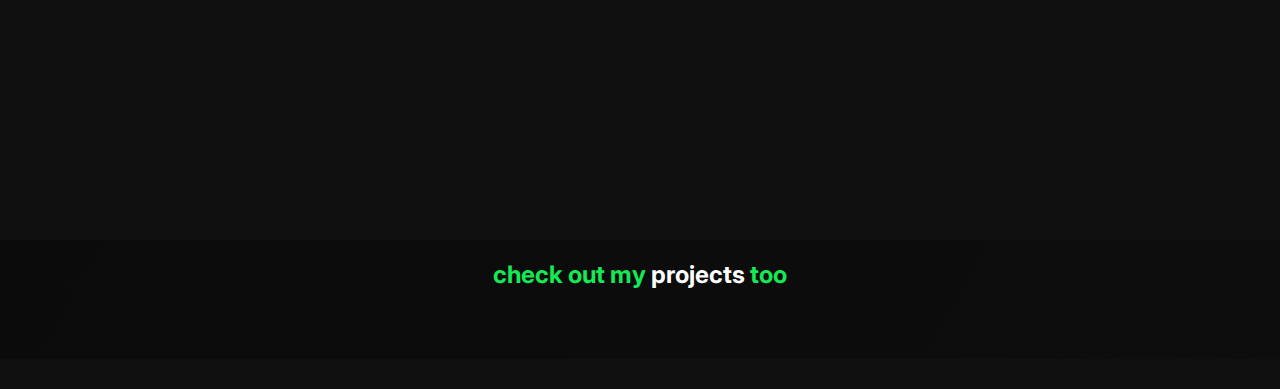
==== commit fd3ba57f: "🎨improved gallery ui + added images" ====
--- a/about.html
+++ b/about.html
@@ -31,7 +31,13 @@
     <title>Kelechi's Portfolio - About</title>
     <link rel="stylesheet" href="style.css">
 
-    
+    <link href="https://fonts.googleapis.com/css2?family=Inter:wght@400;700&display=swap" rel="stylesheet">
+
+    <style>
+        body {
+            font-family: 'Inter';
+        }
+    </style>
 </head>
 <body>
     <!-- Google Tag Manager (noscript) -->
@@ -155,43 +161,66 @@
         </a>
     </div>
     
-<!-- GALLERY SECTION -->
-<section id="gallery" class="gallery-section">
-    <div class="gallery-container">
-        <div class="gallery-title" style="font-size: 1.0rem;">
+    <!-- GALLERY SECTION -->
+    <section id="gallery" class="gallery-section">
+        <div class="gallery-container">
+    
+        <!-- Gallery Title -->
+        <div class="gallery-title" style="font-size: 1.0rem;;">
             <h2 class="titles">gallery</h2>
         </div>
-        <div class="gallery-grid">
+
+        <div style="font-size: 0.5rem;">
+            <h2 style="animation: none !important; margin-bottom: 0;">Won 1st Place &amp; AI/ML Track @ <a href="https://devpost.com/software/bucket-3hzwcf" style="text-decoration: none; color:rgb(255, 255, 255);">HackHounds</a> 2025! 🏆</h2>
+        </div>
+        
+        <!-- Featured Image Section -->
+        <div class="featured-image">
+            <img src="images/groupflick.jpeg" style="border-radius: 20px;" width="100%" height="450" alt="Featured Image" draggable="false">
+        </div>
+
+        <!-- Featured Image Section -->
+        <div class="featured-image2" style="display: flex; justify-content: space-between; align-items: center; gap: 10px; margin-bottom: 70px;">
+            <img src="images/1stplace.jpeg" width="100%" height="450" alt="Featured Image" draggable="false" style="border-radius: 20px;">
+            <img src="images/presentation.jpeg" width="100%" height="450" alt="Featured Image" draggable="false" style="border-radius: 20px;">
+        </div>
+
+
+        <!-- Gallery Grid -->
+        <div class="gallery-grid" style="border-radius: 20px;">
+            <!-- Other Gallery Items -->
+            <div class="gallery-item">
+                <img src="images/bg10.JPEG" width="300" height="400" alt="Image 12" draggable="false">
+            </div>
+            <div class="gallery-item">
+                <img src="images/img1.jpeg" width="30" height="450" alt="Image 7" draggable="false">
+            </div>
+            <div class="gallery-item">
+                <img src="images/bg11.JPEG" width="300" height="400" alt="Image 13" draggable="false">
+            </div>
+            <div class="gallery-item">
+                <img src="images/img3.jpeg" width="300" height="400" alt="Image 14" draggable="false">
+            </div>
+            <div class="gallery-item">
+                <img src="images/fit.jpg" width="300" height="400" alt="Image 15" draggable="false">
+            </div>
+            <div class="gallery-item">
+                <img src="images/bg14.JPEG" width="300" height="400" alt="Image 16" draggable="false">
+            </div>
             <div class="gallery-item">
                 <img src="images/bg3.JPEG" width="300" height="450" alt="Image 3" draggable="false">
             </div>
             <div class="gallery-item">
-                <img src="images/bg4.JPEG" width="300" height="450" alt="Image 5" draggable="false">
+                <img src="images/fit2.jpg" width="300" height="450" alt="Image 5" draggable="false">
             </div>
             <div class="gallery-item">
                 <img src="images/bg9.JPEG" width="300" height="450" alt="Image 6" draggable="false">
             </div>
-            <div class="gallery-item">
-                <img src="images/bg10.JPEG" width="300" height="400" alt="Image 12" draggable="false">
-            </div>
-            <div class="gallery-item">
-                <img src="images/img1.jpeg" width="30" height="450" alt="Image 7" draggable="false">
-            </div>
-            <div class="gallery-item">
-                <img src="images/bg11.JPEG" width="300" height="400" alt="Image 13" draggable="false">
-            </div>
-            <div class="gallery-item">
-                <img src="images/img3.jpeg" width="300" height="400" alt="Image 14" draggable="false">
-            </div>
-            <div class="gallery-item">
-                <img src="images/bg12.JPEG" width="300" height="400" alt="Image 15" draggable="false">
-            </div>
-            <div class="gallery-item">
-                <img src="images/bg14.JPEG" width="300" height="400" alt="Image 16" draggable="false">
-            </div>
-        </div>
-    </div>
-</section>
+        </div>
+        </div>
+
+    </section>
+  
 
 <section>
     <div class="gallery-title" style="font-size: 1.0rem; animation: reverse;">
@@ -261,6 +290,35 @@
             }
         });
     </script>
+
+    <script>
+        document.addEventListener('DOMContentLoaded', function() {
+            const items = document.querySelectorAll('.gallery-item');
+
+            function isElementInViewport(el) {
+                const rect = el.getBoundingClientRect();
+               
+                return (
+                    rect.top < (window.innerHeight || document.documentElement.clientHeight) &&
+                    rect.bottom > 0
+                );
+            }
+
+            function checkItems() {
+                items.forEach(item => {
+                    if (isElementInViewport(item) && !item.classList.contains('viewed')) {
+                        item.classList.add('slide-up');
+                        item.classList.add('viewed');
+                    }
+                });
+            }
+
+            window.addEventListener('scroll', checkItems);
+            window.addEventListener('resize', checkItems);
+            checkItems(); 
+        });
+    </script>
+
     
 </body>
 </html>
--- a/style.css
+++ b/style.css
@@ -11,11 +11,61 @@
     
 }
 
+* {
+    font-family: inherit;
+}
+
 img {
     -webkit-user-drag: none; /* For WebKit-based browsers (Chrome, Safari) */
     user-drag: none; /* For other browsers */
 }
 
+.moody-image {
+    filter: brightness(0.8) contrast(1.3) saturate(1.2);
+  }
+  
+
+.featured-image {
+    text-align: center;  
+    transform: translateY(20px);
+    transition: opacity 0.5s ease-out, transform 0.5s ease-out;         
+  }
+  
+  .featured-image img {
+    max-width: 100%;           
+    height: auto;
+    transform: translateY(20px);
+    transition: opacity 0.5s ease-out, transform 0.5s ease-out;
+    margin-bottom: 50px;
+    width: auto;
+  }
+
+  .featured-image2 {
+    display: flex;            
+    justify-content: center;  
+    gap: 10px;     
+    transform: translateY(20px);
+    transition: opacity 0.5s ease-out, transform 0.5s ease-out;          
+  }
+
+  .featured-image img:hover {
+    transform: scale(1.03);
+    box-shadow: 0 6px 10px rgba(0, 0, 0, 0.4);
+  }
+  
+  .featured-image2 img {
+    width: 50%;               
+    height: auto;            
+    border-radius: 20px;      
+    object-fit: cover;
+    transition: transform 0.3s ease, box-shadow 0.3s ease;
+  }
+  
+  .featured-image2 img:hover {
+    transform: scale(1.03);
+    box-shadow: 0 6px 10px rgba(0, 0, 0, 0.4);
+  }
+  
 #background {
     position: fixed;
     top: 0;
@@ -534,6 +584,7 @@
 
 .interactive-text {
     transition: color 0.3s, transform 0.3s;
+    font-family: Inter;
     cursor: pointer;
     max-width: 100%;
     animation: slide-down 2s ease-in-out;
@@ -585,6 +636,7 @@
     margin-right: auto;
     margin-top: auto; /* adjusts the margin */
     width: fit-content;
+    font-family: Inter;
 }
 
 .interactive-text {
@@ -701,11 +753,11 @@
 
 
   .project-card:nth-of-type(1) {
-    animation: slideInFromLeft 2s ease-in-out;
+    animation: slideInFromLeft 1s ease-in-out;
 }
 
 .project-card:nth-of-type(2) {
-    animation: slideInFromRight 2s ease-in-out;
+    animation: slideInFromRight 1s ease-in-out;
 }
 
 .slide-up {
@@ -1067,15 +1119,16 @@
 }
 
 .gallery-item {
-    border-radius: 8px;
-    overflow: hidden;
-    transition: transform 0.3s ease, box-shadow 0.3s ease;
-    cursor: pointer;
-    width: 100%; /* Ensure the gallery-item takes full width of grid cell */
-    max-width: 100%; /* Prevent items from exceeding their container */
-    -webkit-user-drag: none;
-    user-drag: none;
-}
+    opacity: 0;
+    transform: translateY(20px);
+    transition: opacity 0.5s ease-out, transform 0.5s ease-out;
+}
+
+.gallery-item.slide-up {
+    opacity: 1;
+    transform: translateY(0);
+}
+
 
 .gallery-item img {
     width: 100%;
@@ -1083,6 +1136,8 @@
     display: block;
     margin-left: auto; /* Center the image horizontally */
     margin-right: auto;
+    border-radius: 10px;
+    margin-top: 20px;
 }
 
 .gallery-item:hover {
@@ -1295,47 +1350,6 @@
     border-radius: 5px;
 }
 
-.track-info {
-    flex-grow: 1;
-}
-
-.track-title {
-    font-weight: bold;
-    font-size: 16px;
-    margin-bottom: 5px;
-}
-
-.track-artist {
-    font-size: 14px;
-    color: #b3b3b3;
-}
-
-/* Custom player controls */
-.player-controls {
-    display: flex;
-    align-items: center;
-    justify-content: center;
-    margin-top: 20px;
-}
-
-.player-controls button {
-    background-color: transparent;
-    border: none;
-    cursor: pointer;
-    transition: transform 0.3s;
-    margin: 0 10px;
-}
-
-.player-controls button:hover {
-    transform: scale(1.1);
-}
-
-.player-controls button img {
-    width: 24px;
-    height: 24px;
-}
-
-/* Progress Bar */
 .progress-container {
     position: relative;
     width: 100%;
@@ -1358,6 +1372,22 @@
     font-style: italic;
 }
 
+.track-info {
+    flex-grow: 1;
+}
+
+.track-title {
+    font-weight: bold;
+    font-size: 16px;
+    margin-bottom: 5px;
+}
+
+.track-artist {
+    font-size: 14px;
+    color: #b3b3b3;
+}
+
+
 /* Container for the typewriter text */
 #typing-container {
     display: flex;
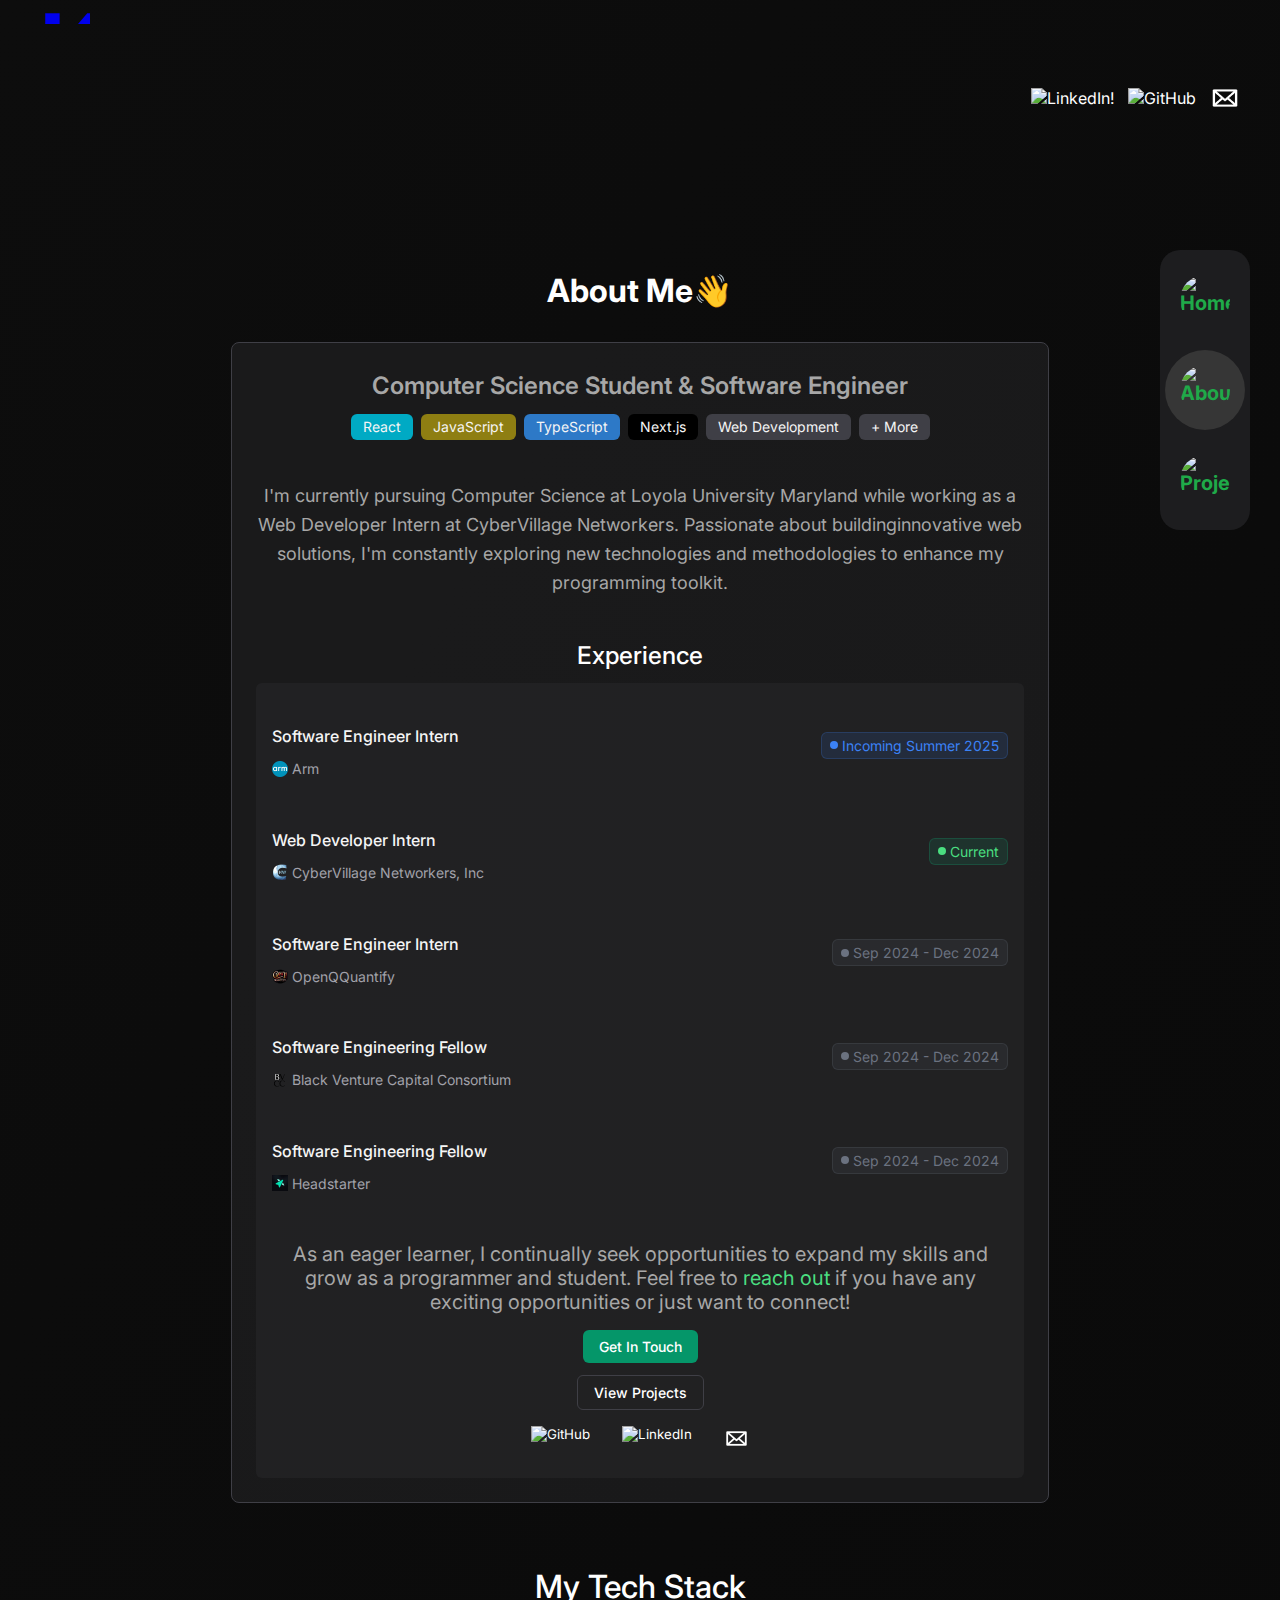
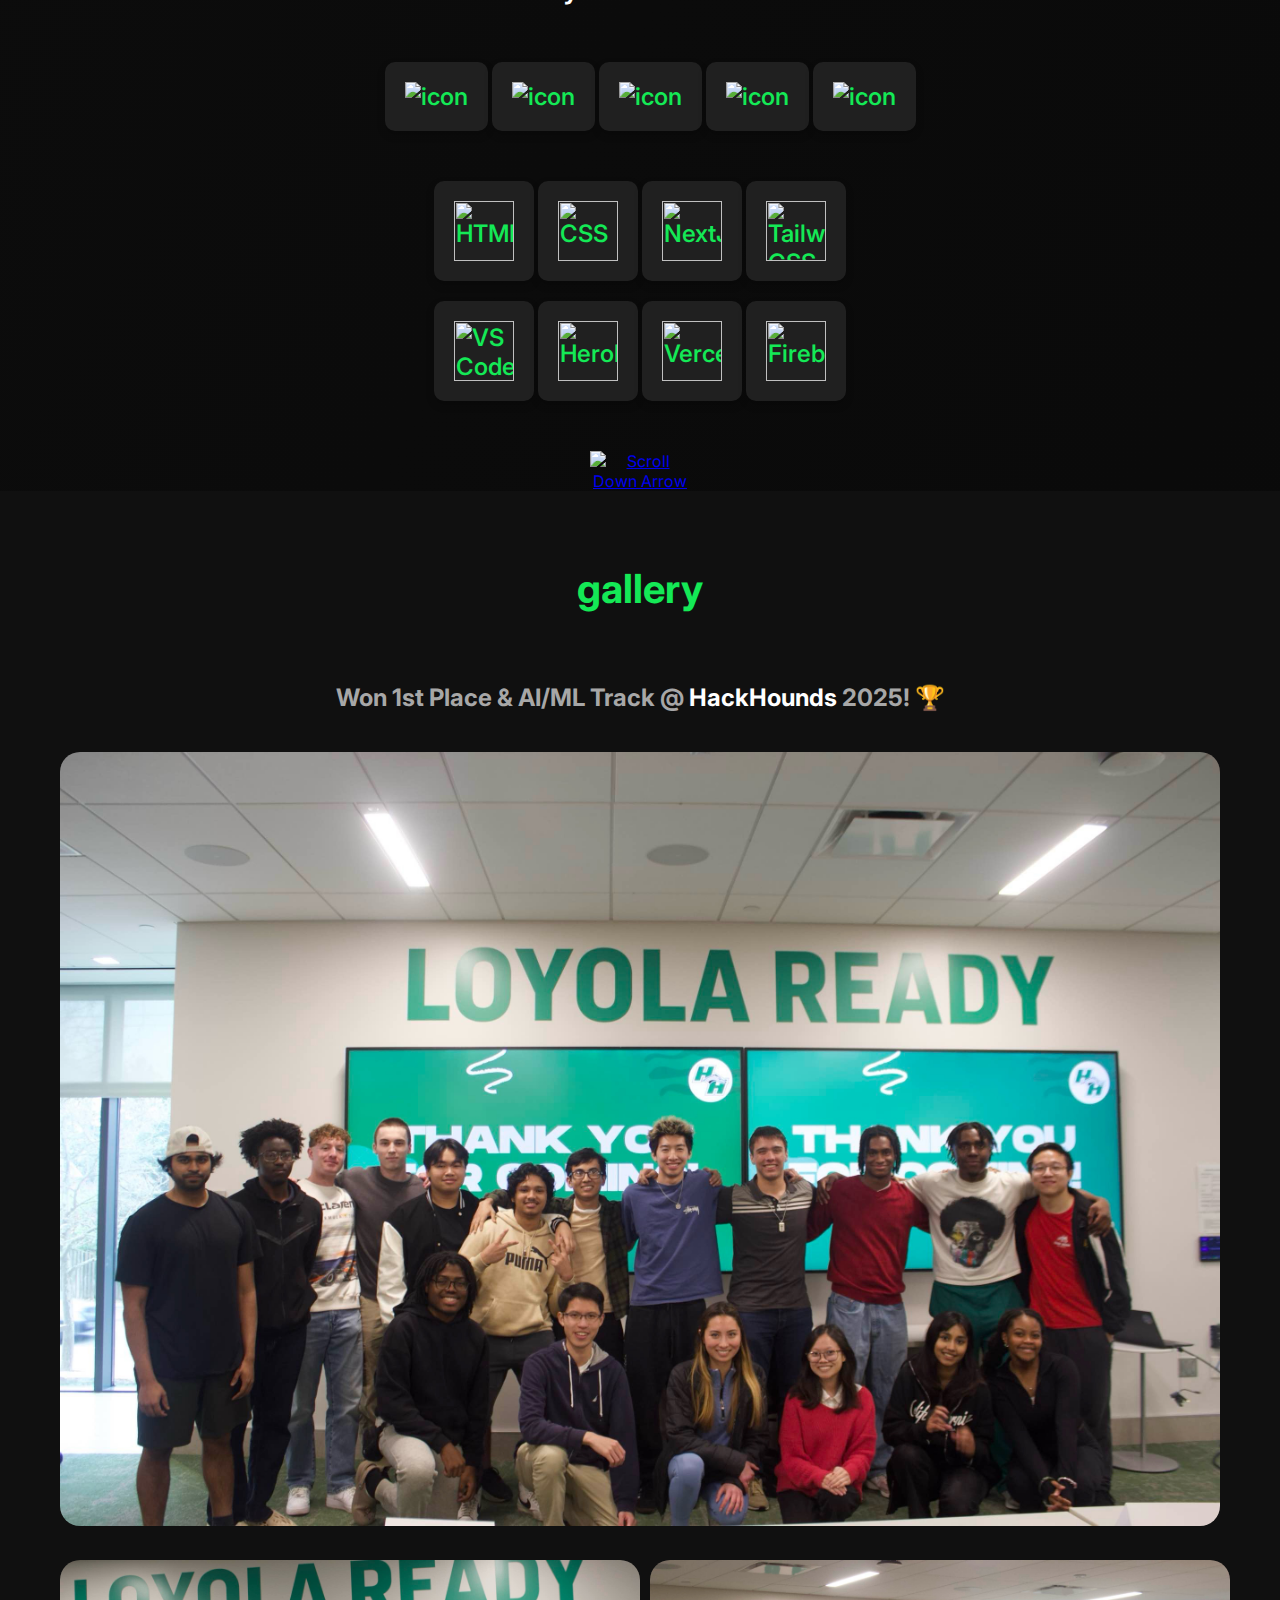
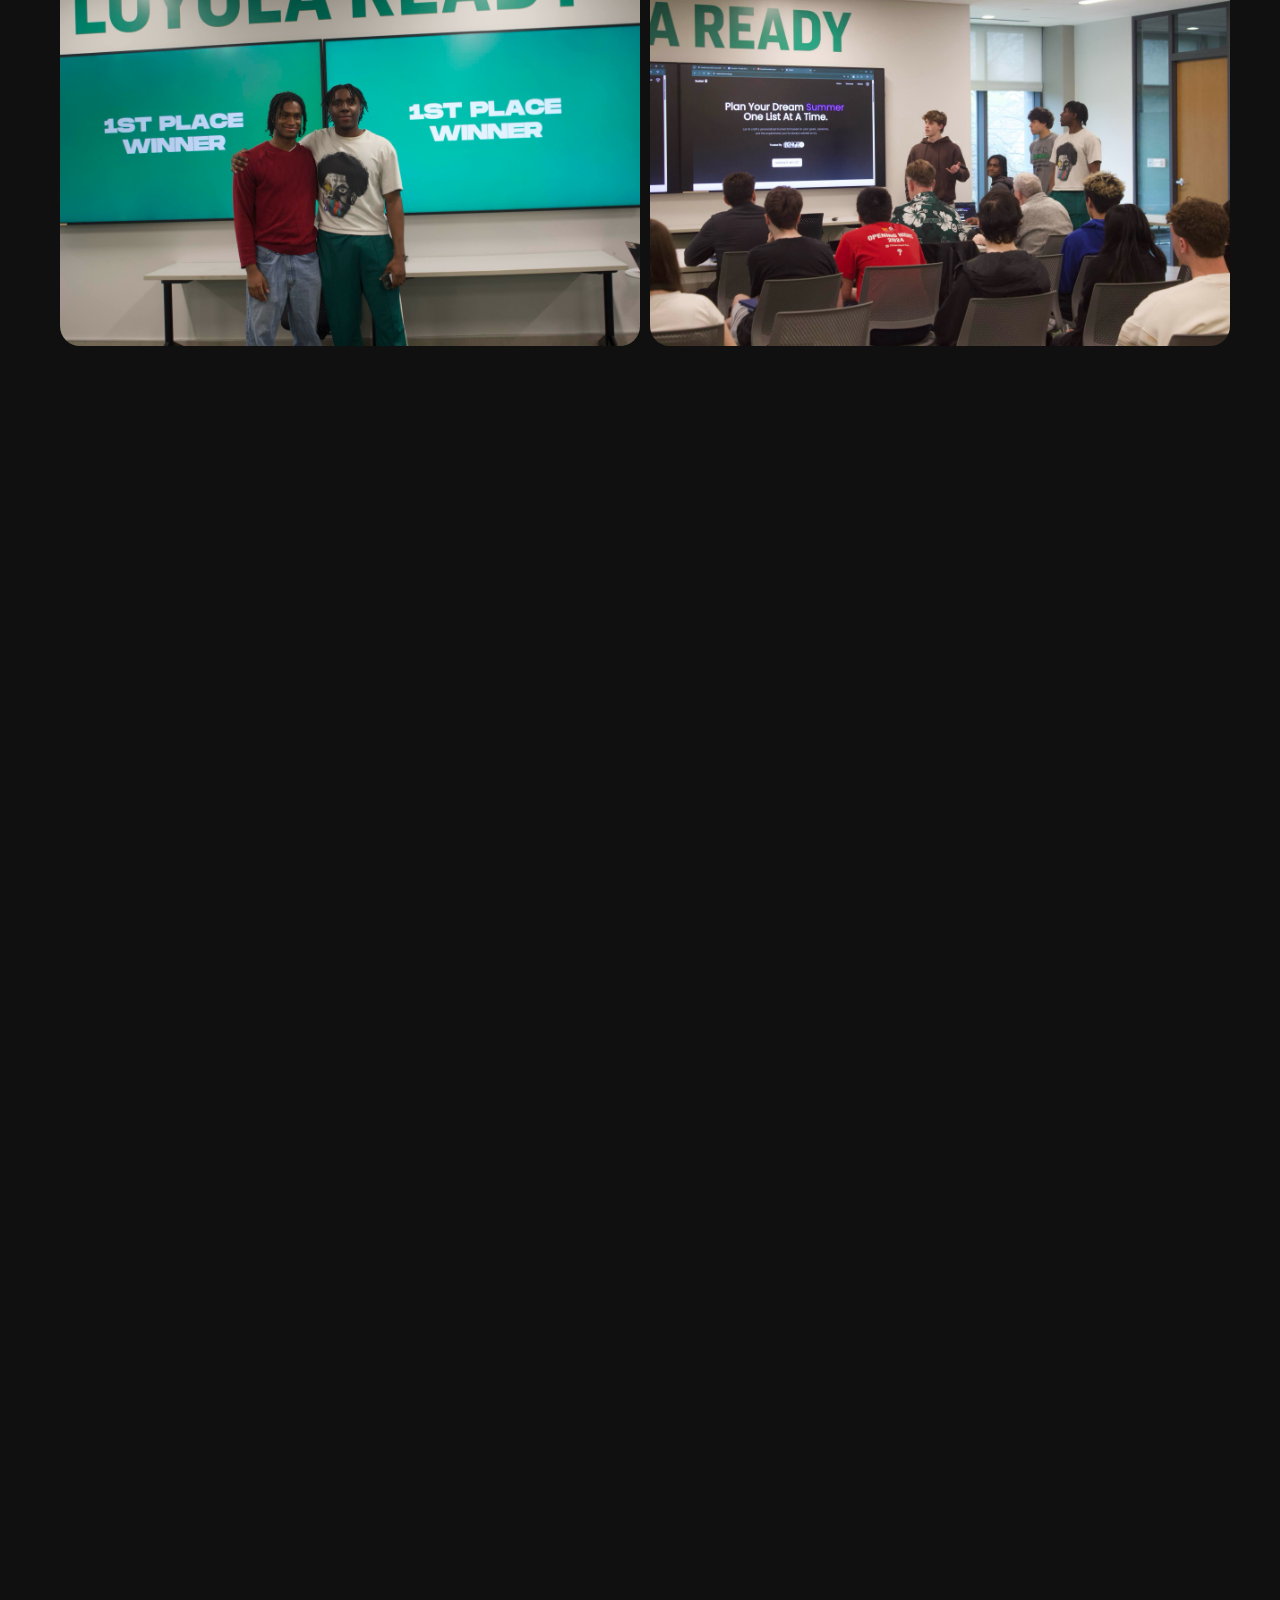
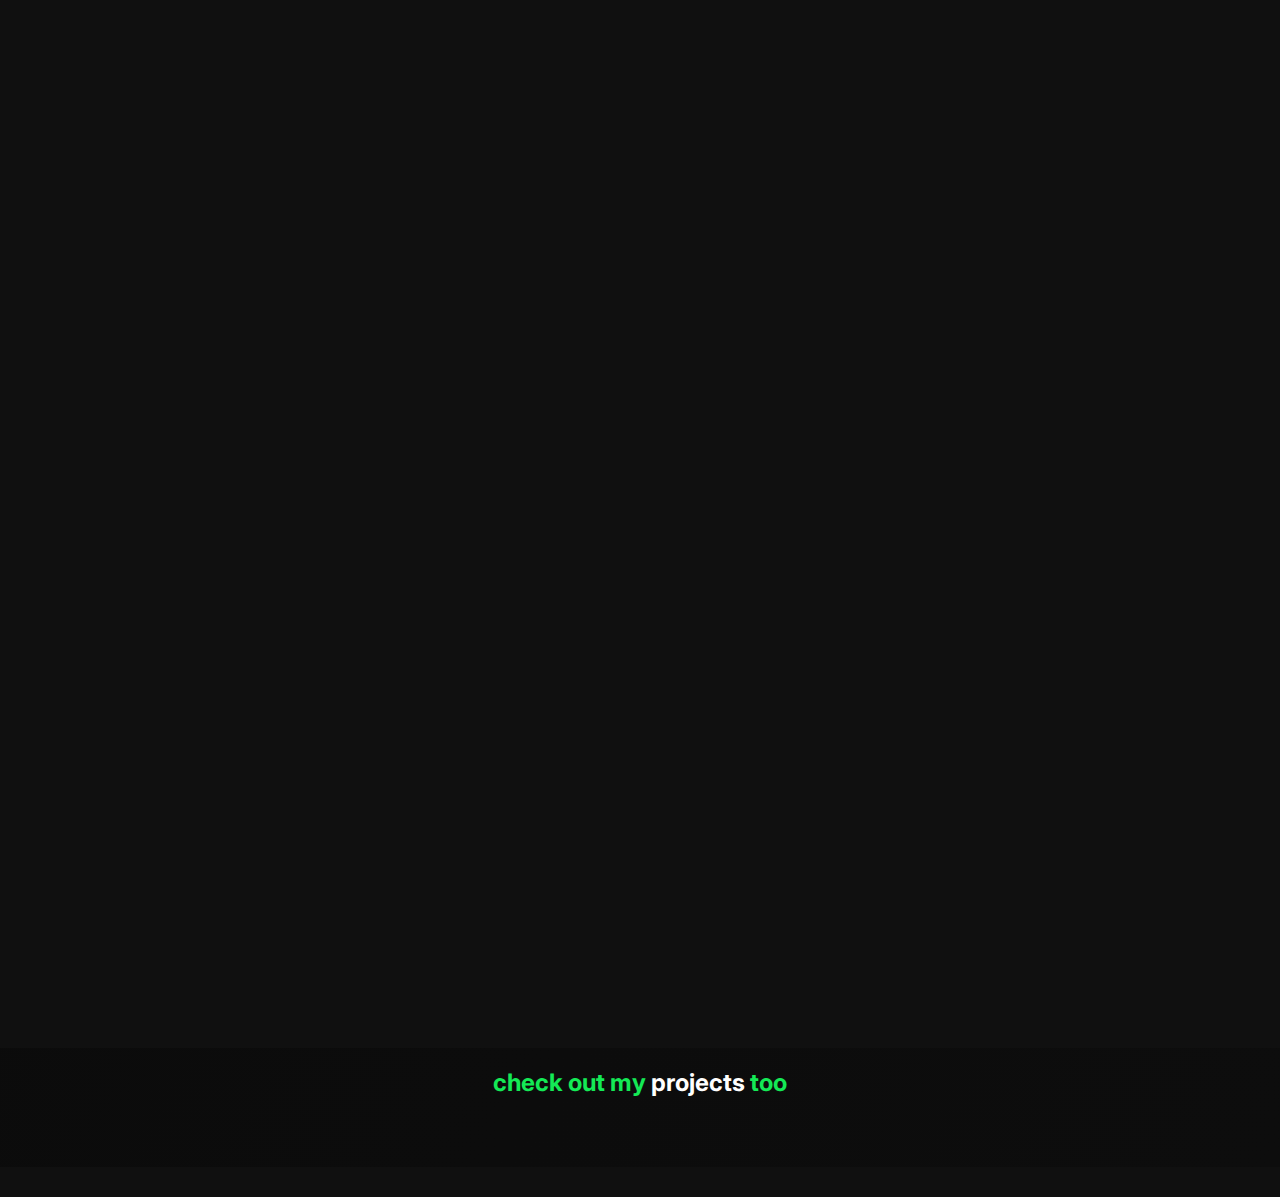
==== commit 6e503ddf: "👷🏾‍♀️ refactored about me section ui" ====
--- a/about.html
+++ b/about.html
@@ -97,37 +97,380 @@
 </nav>
 
     <!-- ABOUT ME SECTION -->
-    <section class="about-section">
-        <div class="about-container">
-            <div class="about-title">
-                <h2 style="color: white; animation: slideUp 2s forwards;">👋About Me</h2>
-            </div>
-            <div class="about-content" style="animation: slideUp 1s forwards;">
-                <div class="about-text">
-                    <p>
-                        I am a Computer Science student at Loyola University Maryland and a Web Developer Intern at CyberVillage Networkers. 
-                        As an eager learner, I continually seek opportunities to expand my skills and grow as a programmer and a student. Feel free to <a href="https://www.linkedin.com/in/kelechi-opurum/" class="about-link">reach out</a> if you have any exciting opportunities or just want to connect!
+    <section class="about-section" style="padding: 3rem 0;">
+        <div class="about-container" 
+            style="display: flex; flex-direction: column; align-items: center; text-align: center; gap: 1rem;">
+        
+        <!-- About Me Title -->
+        <h2 style="
+            color: #FFFFFF;
+            animation: slideUp 2s forwards;
+            font-size: 2rem;
+            font-weight: bold;
+            margin-bottom: 1rem;
+        ">
+            About Me👋
+        </h2>
+    
+        <div style="
+            background-color: rgba(39,39,42,0.5);
+            border: 1px solid #3f3f46;
+            border-radius: 0.5rem;
+            padding: 1.5rem;
+            max-width: 48rem;
+            width: 100%;
+            animation: slideUp 1s forwards;
+        ">
+            <div style="display: flex; flex-direction: column; gap: 1.5rem;">
+            
+            <!-- Heading and Badges Row -->
+            <div>
+                <h3 style="font-size: 1.5rem; font-weight: 600; margin-bottom: 0.5rem; margin-top: 0;">
+                Computer Science Student &amp; Software Engineer
+                </h3>
+                <div style="display: flex; flex-wrap: wrap; justify-content: center; gap: 0.5rem;">
+                <span style="
+                    background: #00AAC4;
+                    padding: 0.3rem 0.75rem;
+                    border-radius: 0.375rem;
+                    font-size: 0.875rem;
+                ">React</span>
+                <span style="
+                    background: #8E7E12;
+                    padding: 0.3rem 0.75rem;
+                    border-radius: 0.375rem;
+                    font-size: 0.875rem;
+                ">JavaScript</span>
+                <span style="
+                    background: #2D79C7;
+                    padding: 0.3rem 0.75rem;
+                    border-radius: 0.375rem;
+                    font-size: 0.875rem;
+                ">TypeScript</span>
+                <span style="
+                    background: #000000;
+                    padding: 0.3rem 0.75rem;
+                    border-radius: 0.375rem;
+                    font-size: 0.875rem;
+                ">Next.js</span>
+                <span style="
+                    background: #3f3f46;
+                    padding: 0.3rem 0.75rem;
+                    border-radius: 0.375rem;
+                    font-size: 0.875rem;
+                ">Web Development</span>
+                <span style="
+                background: #3f3f46;
+                padding: 0.3rem 0.75rem;
+                border-radius: 0.375rem;
+                font-size: 0.875rem;
+                ">+ More</span>
                 </div>
             </div>
+    
+            <!-- My Main about me Paragraph -->
+            <p style="color: #A7A7A7; line-height: 1.6; margin-bottom: 0; font-size: 18px">
+                I'm currently pursuing Computer Science at Loyola University Maryland while working as a Web Developer
+                Intern at CyberVillage Networkers. Passionate about buildinginnovative web solutions, I'm constantly
+                exploring new technologies and methodologies to enhance my programming toolkit.
+            </p>
+    
+            <!-- My Experience Block (main)-->
+            <div>
+                <h3 style="font-size: 1.525rem; font-weight: 500; margin-bottom: 1px; margin-top: 15px; color: #fff;">Experience</h3>
+                <div style="
+                background-color: rgba(63,63,70,0.2);
+                border-radius: 0.375rem;
+                padding: 1rem;
+                margin-top: 0.5rem;
+                ">
+            
+                <!-- Experience 1 Block: Incoming :D -->
+                <div style="display: flex; flex-wrap: wrap; align-items: center; gap: 0.5rem;">
+                    <div>
+                    <h5 style="font-size: 1rem; font-weight: 500; margin-bottom: 0.125rem;">
+                        Software Engineer Intern
+                    </h5>
+                    <p style="color: #a1a1aa; font-size: 0.875rem; text-align: left; display: flex; align-items: center;">
+                        <a href="https://www.arm.com/" style="display: inline-flex; align-items: center; text-decoration: none; color: inherit;">
+                          <img src="images/arm-favicon.png" alt="Arm" style="width: 16px; height: 16px; margin-right: 4px;">
+                          Arm
+                        </a>
+                      </p>
+                      
+                    </div>
+                    <span style="
+                        background-color: rgba(59,130,246,0.125);
+                        color: #3b82f6;
+                        border: 1px solid rgba(59,130,246,0.2);
+                        border-radius: 0.375rem;
+                        padding: 0.25rem 0.5rem;
+                        font-size: 0.875rem;
+                        margin-left: auto;
+                        display: inline-flex;
+                        align-items: center;
+                    ">
+                    <!-- Static dot -->
+                    <span style="
+                        display: inline-block;
+                        width: 8px;
+                        height: 8px;
+                        background-color: #3b82f6;
+                        border-radius: 50%;
+                        margin-right: 4px;
+                    "></span>
+                    Incoming Summer 2025
+                    </span>
+                </div>
+            
+                <!-- Experience 2 Block: Current -->
+                <div style="display: flex; flex-wrap: wrap; align-items: center; gap: 0.5rem; margin-top: 0.75rem;">
+                    <div>
+                    <h5 style="font-size: 1rem; font-weight: 500; margin-bottom: 0.125rem; text-align: left;">
+                        Web Developer Intern
+                    </h5>
+                    <p style="color: #a1a1aa; font-size: 0.875rem; text-align: left; display: flex; align-items: flex-start;">
+                        <a href="https://www.linkedin.com/company/cybervillage-networkers-inc./posts/?feedView=all" style="display: inline-flex; align-items: center; text-decoration: none; color: inherit;">
+                          <img src="images/cvni-favicon.png" alt="CyberVillage Networkers, Inc" style="width: 16px; height: 16px; margin-right: 4px;">
+                          CyberVillage Networkers, Inc
+                        </a>
+                      </p>
+                      
+                    </div>
+                    <span style="
+                    background-color: rgba(16,185,129,0.125);
+                    color: #4ade80;
+                    border: 1px solid rgba(16,185,129,0.2);
+                    border-radius: 0.375rem;
+                    padding: 0.25rem 0.5rem;
+                    font-size: 0.875rem;
+                    margin-left: auto;
+                    margin-top: 5px;
+                    display: inline-flex;
+                    align-items: center;
+                  ">
+                    <!-- Blinking dot :) -->
+                    <span style="
+                      display: inline-block;
+                      width: 8px;
+                      height: 8px;
+                      background-color: #4ade80;
+                      border-radius: 50%;
+                      margin-right: 4px;
+                      animation: blink 1.5s infinite;
+                    "></span>
+                    Current
+                  </span>
+                </div>
+            
+                <!-- Experience 3 Block: Previous -->
+                <div style="display: flex; flex-wrap: wrap; align-items: center; gap: 0.5rem; margin-top: 0.75rem;">
+                    <div>
+                    <h5 style="font-size: 1rem; font-weight: 500; margin-bottom: 0.125rem;">
+                        Software Engineer Intern
+                    </h5>
+                    <p style="color: #a1a1aa; font-size: 0.875rem; text-align: left; display: flex; align-items: center;">
+                        <a href="https://www.linkedin.com/company/openqquantify/posts/?feedView=all" style="display: inline-flex; align-items: center; text-decoration: none; color: inherit;">
+                          <img src="images/openq-favicon.png" alt="OpenQQuantify" style="width: 16px; height: 16px; margin-right: 4px;">
+                          OpenQQuantify
+                        </a>
+                      </p>                      
+                    </div>
+                    <span style="
+                        background-color: rgba(107,114,128,0.125);
+                        color: #6b7280;
+                        border: 1px solid rgba(107,114,128,0.2);
+                        border-radius: 0.375rem;
+                        padding: 0.25rem 0.5rem;
+                        font-size: 0.875rem;
+                        margin-left: auto;
+                        display: inline-flex;
+                        align-items: center;
+                    ">
+                    <!-- Static Dot for Previous -->
+                    <span style="
+                        display: inline-block;
+                        width: 8px;
+                        height: 8px;
+                        background-color: #6b7280;
+                        border-radius: 50%;
+                        margin-right: 4px;
+                    "></span>
+                    Sep 2024 - Dec 2024
+                    </span>
+                </div>
+  
+            
+                <!-- Experience 4 Block: Previous - BVCC -->
+                <div style="display: flex; flex-wrap: wrap; align-items: center; gap: 0.5rem; margin-top: 0.75rem;">
+                    <div>
+                    <h5 style="font-size: 1rem; font-weight: 500; margin-bottom: 0.0625rem; text-align: left;">
+                        Software Engineering Fellow
+                    </h5>
+                    <p style="color: #a1a1aa; font-size: 0.875rem; text-align: left; display: flex; align-items: center;">
+                        <a href="https://www.bvcc.vc/" style="display: inline-flex; align-items: center; text-decoration: none; color: inherit;">
+                        <img src="images/bvcc-favicon.png" alt="Black Venture Capital Consortium" style="width: 16px; height: 16px; margin-right: 4px;">
+                        Black Venture Capital Consortium
+                        </a>
+                    </p>
+                    </div>
+                    <span style="
+                        background-color: rgba(107,114,128,0.125);
+                        color: #6b7280;
+                        border: 1px solid rgba(107,114,128,0.2);
+                        border-radius: 0.375rem;
+                        padding: 0.25rem 0.5rem;
+                        font-size: 0.875rem;
+                        margin-left: auto;
+                        display: inline-flex;
+                        align-items: center;
+                    ">
+                    <!-- Static Dot -->
+                    <span style="
+                        display: inline-block;
+                        width: 8px;
+                        height: 8px;
+                        background-color: #6b7280;
+                        border-radius: 50%;
+                        margin-right: 4px;
+                    "></span>
+                    Sep 2024 - Dec 2024
+                    </span>
+                </div>
+  
+                <!-- Experience 5 Block: Previous - Headstarter -->
+                <div style="display: flex; flex-wrap: wrap; align-items: center; gap: 0.5rem; margin-top: 0.75rem;">
+                    <div>
+                    <h5 style="font-size: 1rem; font-weight: 500; margin-bottom: 0.0625rem; text-align: left;">
+                        Software Engineering Fellow
+                    </h5>
+                    <p style="color: #a1a1aa; font-size: 0.875rem; text-align: left; display: flex; align-items: center;">
+                        <a href="https://headstarter.co/" style="display: inline-flex; align-items: center; text-decoration: none; color: inherit;">
+                        <img src="images/headstarter-favicon.png" alt="Headstarter" style="width: 16px; height: 16px; margin-right: 4px;">
+                        Headstarter
+                        </a>
+                    </p>
+                    </div>
+                    <span style="
+                        background-color: rgba(107,114,128,0.125);
+                        color: #6b7280;
+                        border: 1px solid rgba(107,114,128,0.2);
+                        border-radius: 0.375rem;
+                        padding: 0.25rem 0.5rem;
+                        font-size: 0.875rem;
+                        margin-left: auto;
+                        display: inline-flex;
+                        align-items: center;
+                    ">
+                    <!-- Static Dot -->
+                    <span style="
+                        display: inline-block;
+                        width: 8px;
+                        height: 8px;
+                        background-color: #6b7280;
+                        border-radius: 50%;
+                        margin-right: 4px;
+                    "></span>
+                    Sep 2024 - Dec 2024
+                    </span>
+                </div>  
+  
+            <!-- Additional C2Action -->
+            <div style="padding-top: 1rem;">
+                <p style="color: #A7A7A7; margin-bottom: 1rem; font-size: 20px;">
+                As an eager learner, I continually seek opportunities to expand my skills and grow as a programmer
+                and student. Feel free to <a href="https://www.linkedin.com/in/kelechi-opurum/" 
+                style="color: #4ade80; text-decoration: none; ">reach out</a> if you have any exciting opportunities or just want to connect!
+                </p>
+                <div style="display: flex; flex-direction: column; align-items: center; gap: 0.75rem;">
+                <!-- Button 1 -->
+                <a href="mailto:kelechiopurum2005@gmail.com" class="btn-get-in-touch" style="
+                    display: inline-flex;
+                    align-items: center;
+                    justify-content: center;
+                    padding: 0.5rem 1rem;
+                    font-size: 0.875rem;
+                    font-weight: 500;
+                    border-radius: 0.375rem;
+                    text-decoration: none;
+                    color: #fff;
+                    background-color: #059669;
+                    transition: background-color 0.3s ease;
+                    ">
+                    Get In Touch
+                </a>
+            
+                <!-- Button 2 -->
+                <a href="projects.html" class="btn-view-projects" style="
+                    display: inline-flex;
+                    align-items: center;
+                    justify-content: center;
+                    padding: 0.5rem 1rem;
+                    font-size: 0.875rem;
+                    font-weight: 500;
+                    border-radius: 0.375rem;
+                    text-decoration: none;
+                    color: #fff;
+                    background-color: transparent;
+                    border: 1px solid #3f3f46;
+                    transition: background-color 0.3s ease;
+                ">
+                    View Projects
+                </a>
+                </div>
+            </div>
+    
+            <!-- social media icons -->
+            <div style="display: flex; justify-content: center; gap: 1rem; margin-top: 0.5rem;">
+                <a href="https://github.com/kelechi055" target="_blank">
+                    <button style="
+                    background: transparent;
+                    border: none;
+                    color: #fff;
+                    border-radius: 9999px;
+                    padding: 0.5rem;
+                    cursor: pointer;
+                    ">
+                        <img src="https://i.postimg.cc/XZNZcR3r/gitwhite.png" alt="GitHub" width="25" height="25">
+                    </button>
+                </a>
+
+                <a href="https://www.linkedin.com/in/kelechi-opurum/" target="_blank">
+                    <button style="
+                    background: transparent;
+                    border: none;
+                    color: #fff;
+                    border-radius: 9999px;
+                    padding: 0.5rem;
+                    cursor: pointer;
+                    ">
+                        <img src="https://i.postimg.cc/bsXsFDpc/linkedin-white.png" alt="LinkedIn" width="25" height="25">
+                    </button>
+                </a>
+                
+                <a href="mailto:kelechiopurum2005@gmail.com" target="_blank">
+                    <button class="slide-down;" style="
+                    background: transparent;
+                    border: none;
+                    color: #fff;
+                    border-radius: 9999px;
+                    padding: 0.5rem;
+                    cursor: pointer;
+                    ">
+                        <img src="images/mail.png" alt="Email" width="25" height="25">
+                    </button>
+                </a>
+            </div>
+            </div>
+        </div>
         </div>
     </section>
-
-    <!-- TECH STACK SECTION -->
-    <section class="tech-stack-section">
-        <div class="tech-stack-container">
-            <div class="tech-stack-title">
-                <h2 class="titles" style="opacity: 0; animation: fadeIn 2s forwards;">🛠️My Toolbox</h2>
-            </div>
-            <div class="tech-stack-content">
-                <div class="tech-stack-icons">
-                </div>
-                <br>
-            </div>
-        </div>
-    </section>
+  
 
     
     <!-- TECH STACK -->
+
+    <h3 style="font-size: 2rem; font-weight: 500; margin-bottom: 1px; margin-top: 10px; color: #fff;">My Tech Stack</h3>
     <div class="tech-stack">
         <br>
         <div class="icon-container">
--- a/style.css
+++ b/style.css
@@ -138,6 +138,14 @@
     color: #A7A7A7;
     position: absolute;
 }
+
+.btn-get-in-touch:hover {
+  background-color: #047857 !important;
+}
+
+.btn-view-projects:hover {
+    background-color: #1f1e1e !important;
+  }
 
 
 h2 {
@@ -1266,6 +1274,11 @@
     box-shadow: 0 8px 16px rgba(0, 0, 0, 0.3) !important;
 }
 
+@keyframes blink {
+    0% { opacity: 1; }
+    50% { opacity: 0.2; }
+    100% { opacity: 1; }
+  }
 
 .titles{
     font-size: 2.5em;
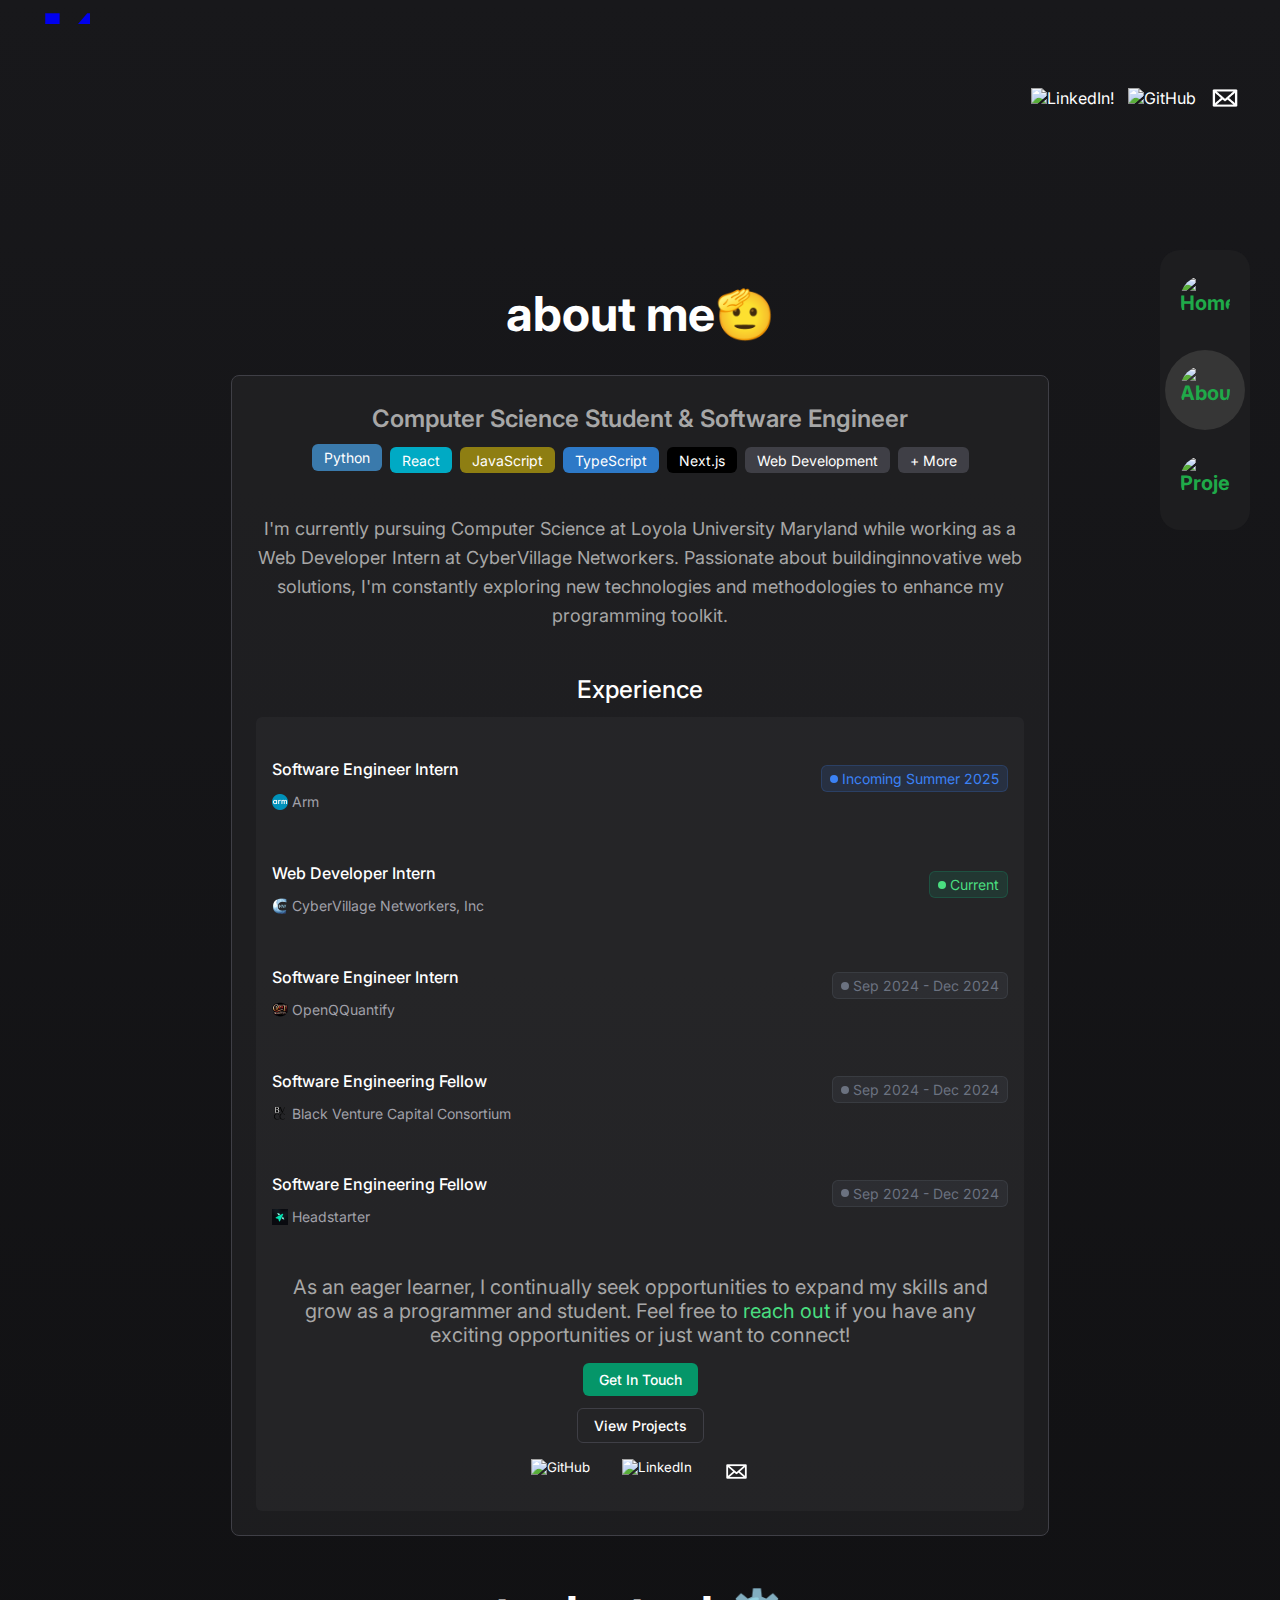
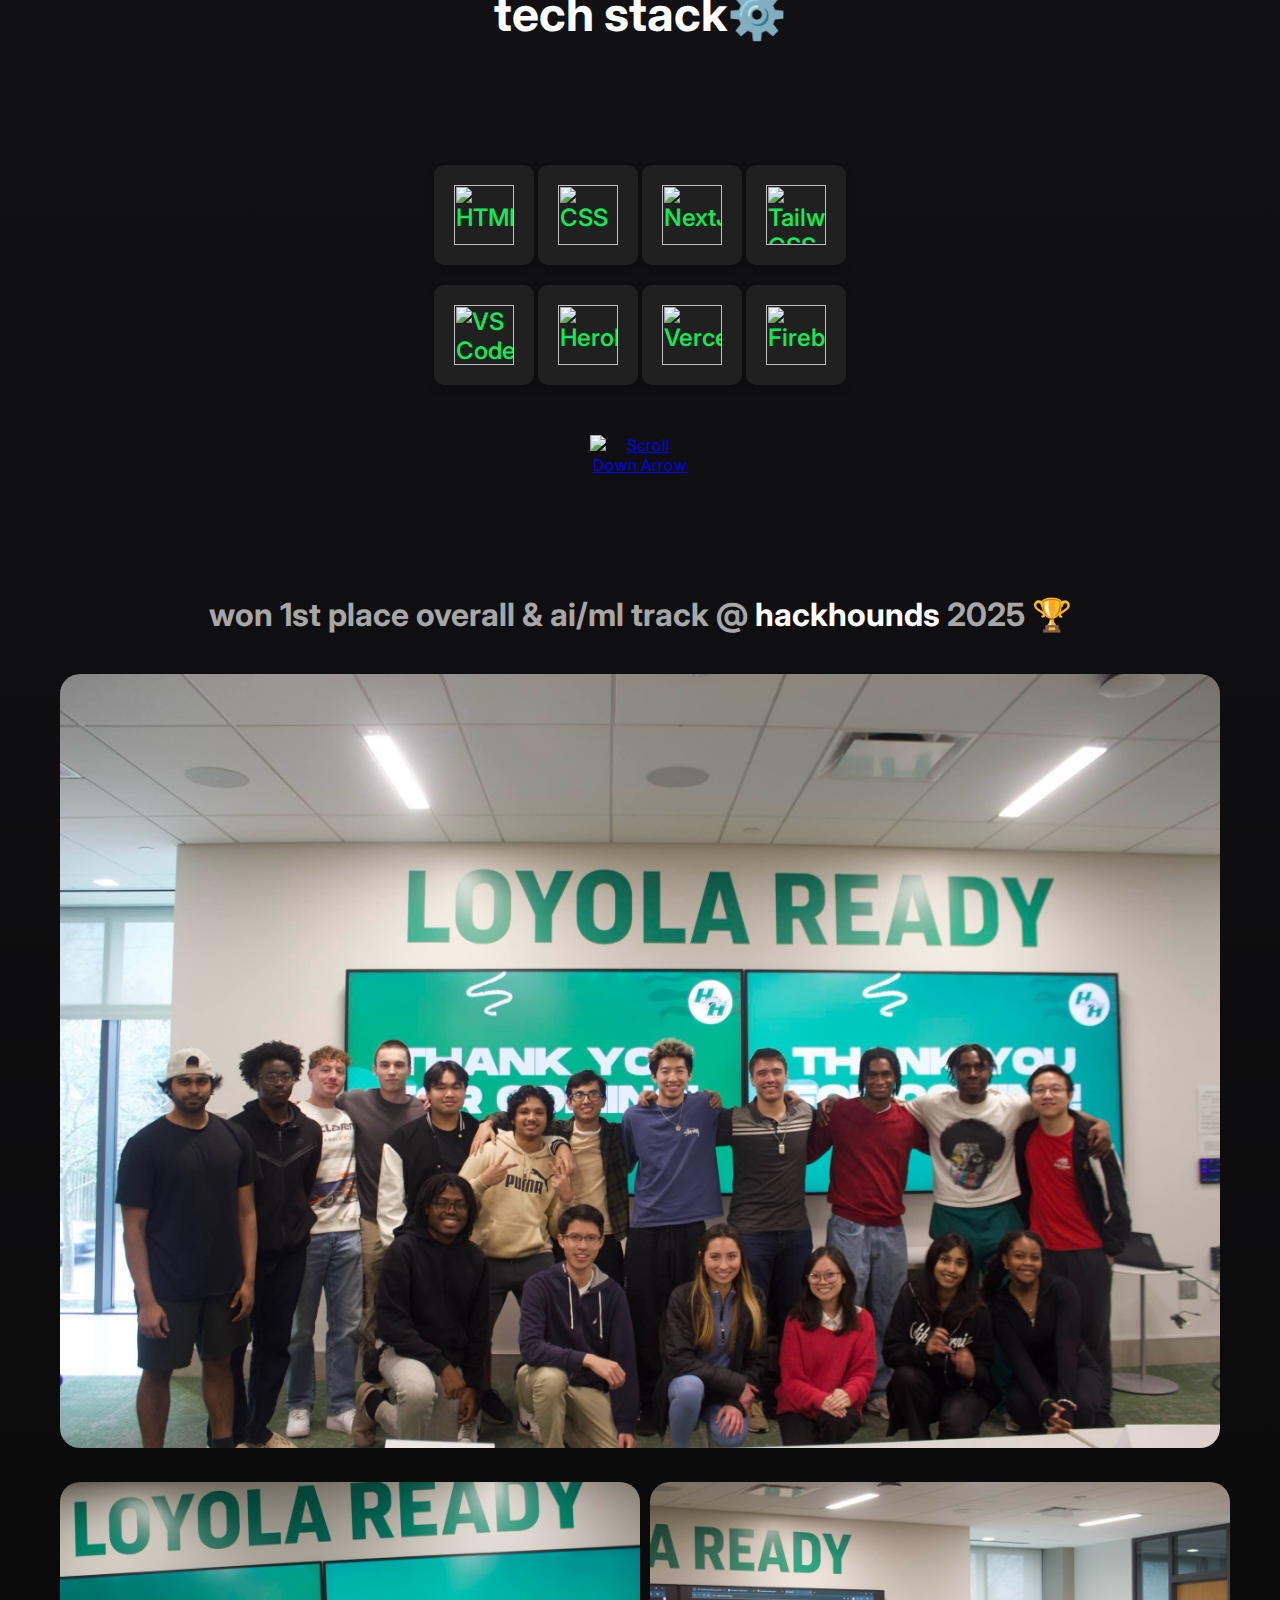
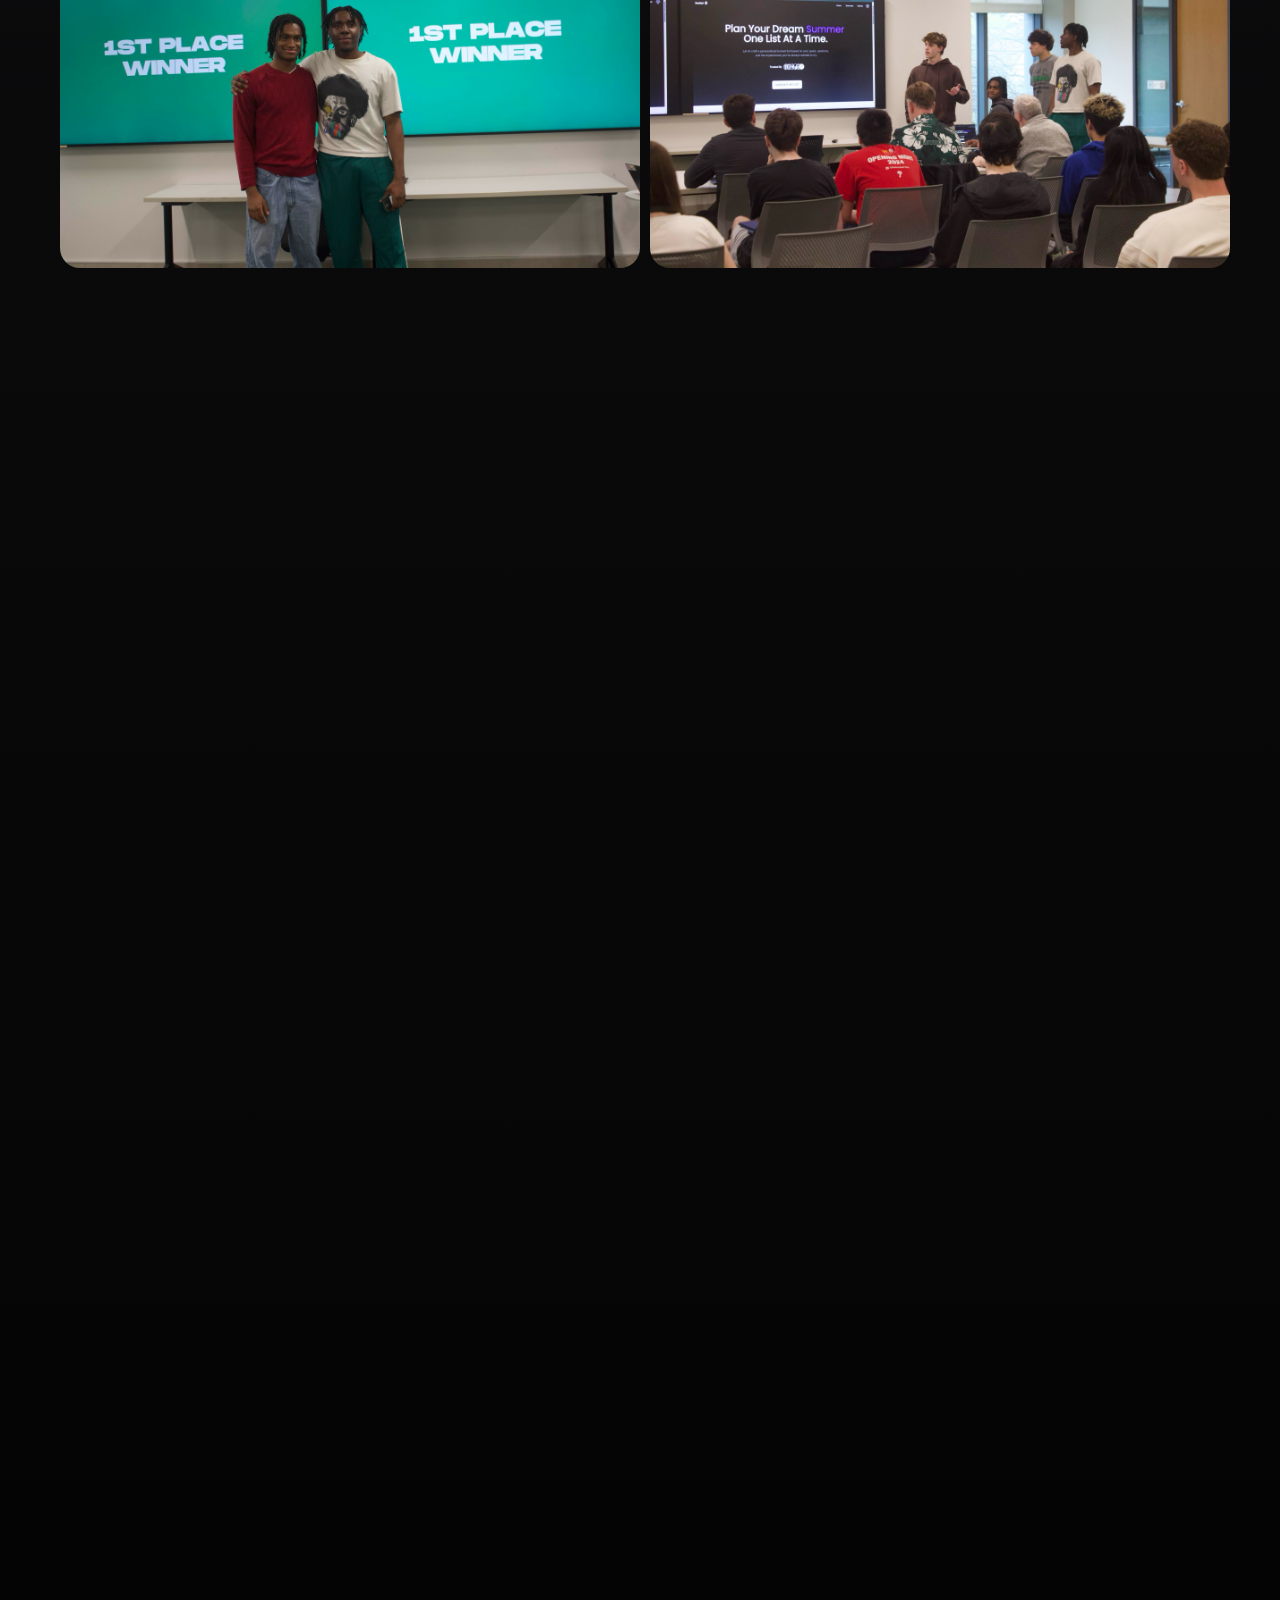
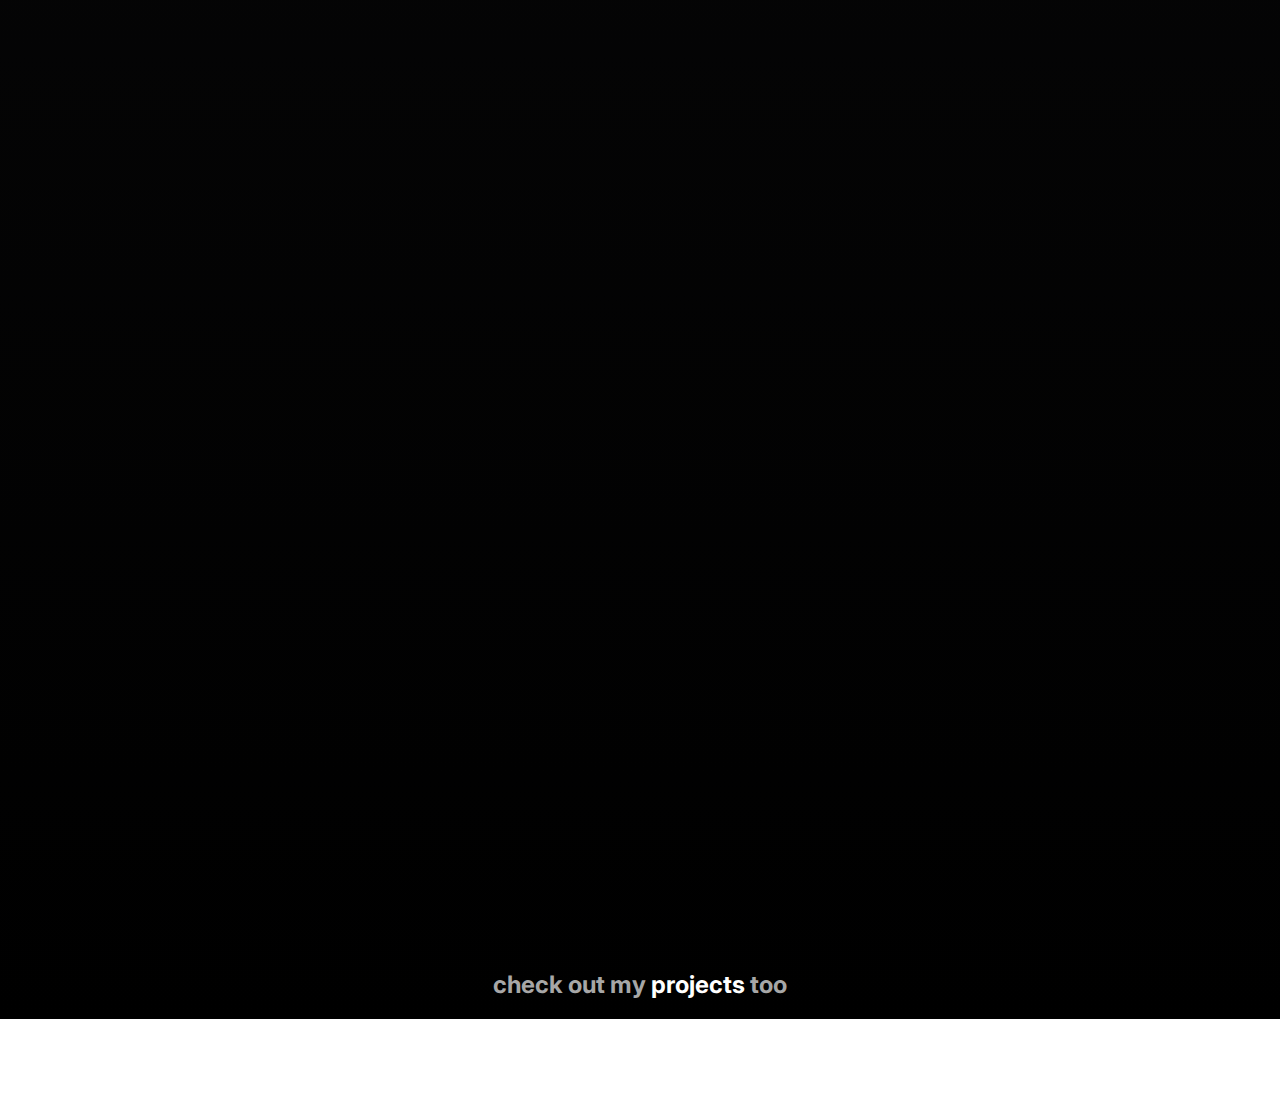
==== commit 923f8df3: "🖌️ updated about me section ui" ====
--- a/about.html
+++ b/about.html
@@ -105,11 +105,11 @@
         <h2 style="
             color: #FFFFFF;
             animation: slideUp 2s forwards;
-            font-size: 2rem;
+            font-size: 3rem;
             font-weight: bold;
             margin-bottom: 1rem;
         ">
-            About Me👋
+            about me🫡
         </h2>
     
         <div style="
@@ -129,6 +129,15 @@
                 Computer Science Student &amp; Software Engineer
                 </h3>
                 <div style="display: flex; flex-wrap: wrap; justify-content: center; gap: 0.5rem;">
+                <div>
+      
+                <span style="
+                    background: #3A7AAC;
+                    padding: 0.3rem 0.75rem;
+                    border-radius: 0.375rem;
+                    font-size: 0.875rem;
+                    ">Python</span>
+                </div>
                 <span style="
                     background: #00AAC4;
                     padding: 0.3rem 0.75rem;
@@ -470,8 +479,18 @@
     
     <!-- TECH STACK -->
 
-    <h3 style="font-size: 2rem; font-weight: 500; margin-bottom: 1px; margin-top: 10px; color: #fff;">My Tech Stack</h3>
-    <div class="tech-stack">
+    
+    <h2 style="
+        color: #FFFFFF;
+        animation: slideUp 2s forwards;
+        font-size: 3rem;
+        font-weight: bold;
+        margin-bottom: 0;
+        margin-top: 0px;
+    ">
+    tech stack⚙️
+    </h2>
+    <div class="tech-stack" style="margin-top: 0; animation: ease-in-out;">
         <br>
         <div class="icon-container">
             <img src="https://techstack-generator.vercel.app/python-icon.svg" alt="icon" class="icon" title = 'Python'/>
@@ -508,14 +527,16 @@
     <section id="gallery" class="gallery-section">
         <div class="gallery-container">
     
-        <!-- Gallery Title -->
-        <div class="gallery-title" style="font-size: 1.0rem;;">
-            <h2 class="titles">gallery</h2>
-        </div>
-
-        <div style="font-size: 0.5rem;">
-            <h2 style="animation: none !important; margin-bottom: 0;">Won 1st Place &amp; AI/ML Track @ <a href="https://devpost.com/software/bucket-3hzwcf" style="text-decoration: none; color:rgb(255, 255, 255);">HackHounds</a> 2025! 🏆</h2>
-        </div>
+
+        <h2 style="
+            animation: none !important;
+            font-size: 2rem;
+            font-weight: bold;
+            margin-top: 80px;
+            margin-bottom: 0;
+          ">
+            won 1st place overall &amp; ai/ml track @ <a href="https://devpost.com/software/bucket-3hzwcf" style="text-decoration: none; color:rgb(255, 255, 255);">hackhounds</a> 2025 🏆
+        </h2>
         
         <!-- Featured Image Section -->
         <div class="featured-image">
@@ -568,7 +589,16 @@
 <section>
     <div class="gallery-title" style="font-size: 1.0rem; animation: reverse;">
         <div class="gallery-title" style="font-size: 1.0rem; animation: reverse; text-align: center;">
-            <h2 class="titles" style="font-size: 1.5rem;">check out my <a style="color: white; text-decoration: none;" href="projects.html">projects</a> too</h2>
+            <h2 style="
+            color: #A7A7A7;
+            animation: slideUp 2s forwards;
+            font-size: 1.5rem;
+            font-weight: bold;
+            margin-bottom: 0;
+            margin-top: 0px;
+            ">
+            check out my <a style="color: rgb(255, 255, 255); text-decoration: none; " href="projects.html">projects</a> too</h2>
+            </h2>
         </div>
     </div>
 </section>
--- a/style.css
+++ b/style.css
@@ -710,7 +710,6 @@
 }
 
 .footer {
-    position: fixed;
     bottom: 0; /* Stick to the bottom */
     left: 0;
     width: 100%; /* Full width */
@@ -719,6 +718,127 @@
     padding: 10px;
     text-align: center;
 }
+
+/* my stats section styles */
+.stats-section {
+    width: 100%;
+    padding: 3rem 0;
+    margin-top: 50px;
+    margin-bottom: 30px;
+  }
+  
+  .stats-heading {
+    font-size: 2.5rem !important;
+    font-weight: bold;
+    text-align: center;
+    margin-bottom: 2rem;
+    color: #14E956 !important;
+    opacity: 0;
+    transform: translateY(-20px);
+    animation: fadeInDown 0.5s forwards;
+  }
+  
+  .stats-grid {
+    display: grid;
+    grid-template-columns: repeat(4, 1fr);
+    gap: 1.5rem;
+    max-width: 1000px;
+    margin: 0 auto;
+  }
+  
+  @media (max-width: 768px) {
+    .stats-grid {
+      grid-template-columns: repeat(2, 1fr);
+    }
+  }
+  
+  .stat-item {
+    display: flex;
+    flex-direction: column;
+    align-items: center;
+    justify-content: center;
+    padding: 1.5rem;
+    background-color: #1d1d1f;
+    border-radius: 8px;
+    box-shadow: 0 4px 6px rgba(0, 0, 0, 0.3);
+    opacity: 0;
+    transform: translateY(20px);
+    transition: transform 0.3s ease-in-out, box-shadow 0.3s ease-in-out;
+  }
+  
+  .stat-item:hover {
+    transform: scale(1.05);
+    box-shadow: 0 6px 10px rgba(0, 0, 0, 0.4);
+  }
+  
+  .icon-container {
+    display: flex;
+    align-items: center;
+    justify-content: center;
+    width: 3.5rem;
+    height: 3.5rem;
+    border-radius: 50%;
+    background-color: #202020;
+    margin-bottom: 1rem;
+    transform: scale(0.8);
+    opacity: 0;
+    transition: transform 0.5s, opacity 0.5s;
+  }
+  
+  .users-icon {
+    color: #a855f7; 
+  }
+  
+  .eye-icon {
+    color: #22d3ee; 
+  }
+  
+  .code-icon {
+    color: #14E956;
+  }
+  
+  .award-icon {
+    color: #f59e0b; 
+  }
+  
+  .stat-value {
+    color: #ffffff !important;
+  }
+
+  .stat-value {
+    font-size: 2.25rem;
+    font-weight: bold;
+    margin-bottom: 0.5rem;
+    opacity: 0;
+    transform: translateY(20px);
+    transition: transform 0.5s, opacity 0.5s;
+    transition-delay: 0.2s;
+  }
+  
+  .stat-label {
+    font-size: 1rem;
+    color: #A7A7A7;
+    opacity: 0;
+    transform: translateY(20px);
+    transition: transform 0.5s, opacity 0.5s;
+    transition-delay: 0.3s;
+  }
+  
+  .animate-in {
+    opacity: 1;
+    transform: translateY(0);
+  }
+  
+  @keyframes fadeInDown {
+    from {
+      opacity: 0;
+      transform: translateY(-20px);
+    }
+    to {
+      opacity: 1;
+      transform: translateY(0);
+    }
+  }
 
 @keyframes fadeIn {
     from {
@@ -1099,7 +1219,6 @@
     justify-content: center; /* Center the gallery section horizontally */
     align-items: center; /* Center the gallery section vertically if needed */
     padding: 40px 0; /* Add padding for spacing */
-    background-color: #101010; /* Set background color */
 }
 
 .gallery-container {
@@ -1167,8 +1286,8 @@
 
 
 body {
-    background-color: #101010; /* Background color as per your preference */
-    color: #f5f5f5; /* Light color for text */
+    background: linear-gradient(to bottom, #18181b, #000);
+    color: #ffffff;
     font-family: Arial, sans-serif;
     margin: 0;
     padding: 0;
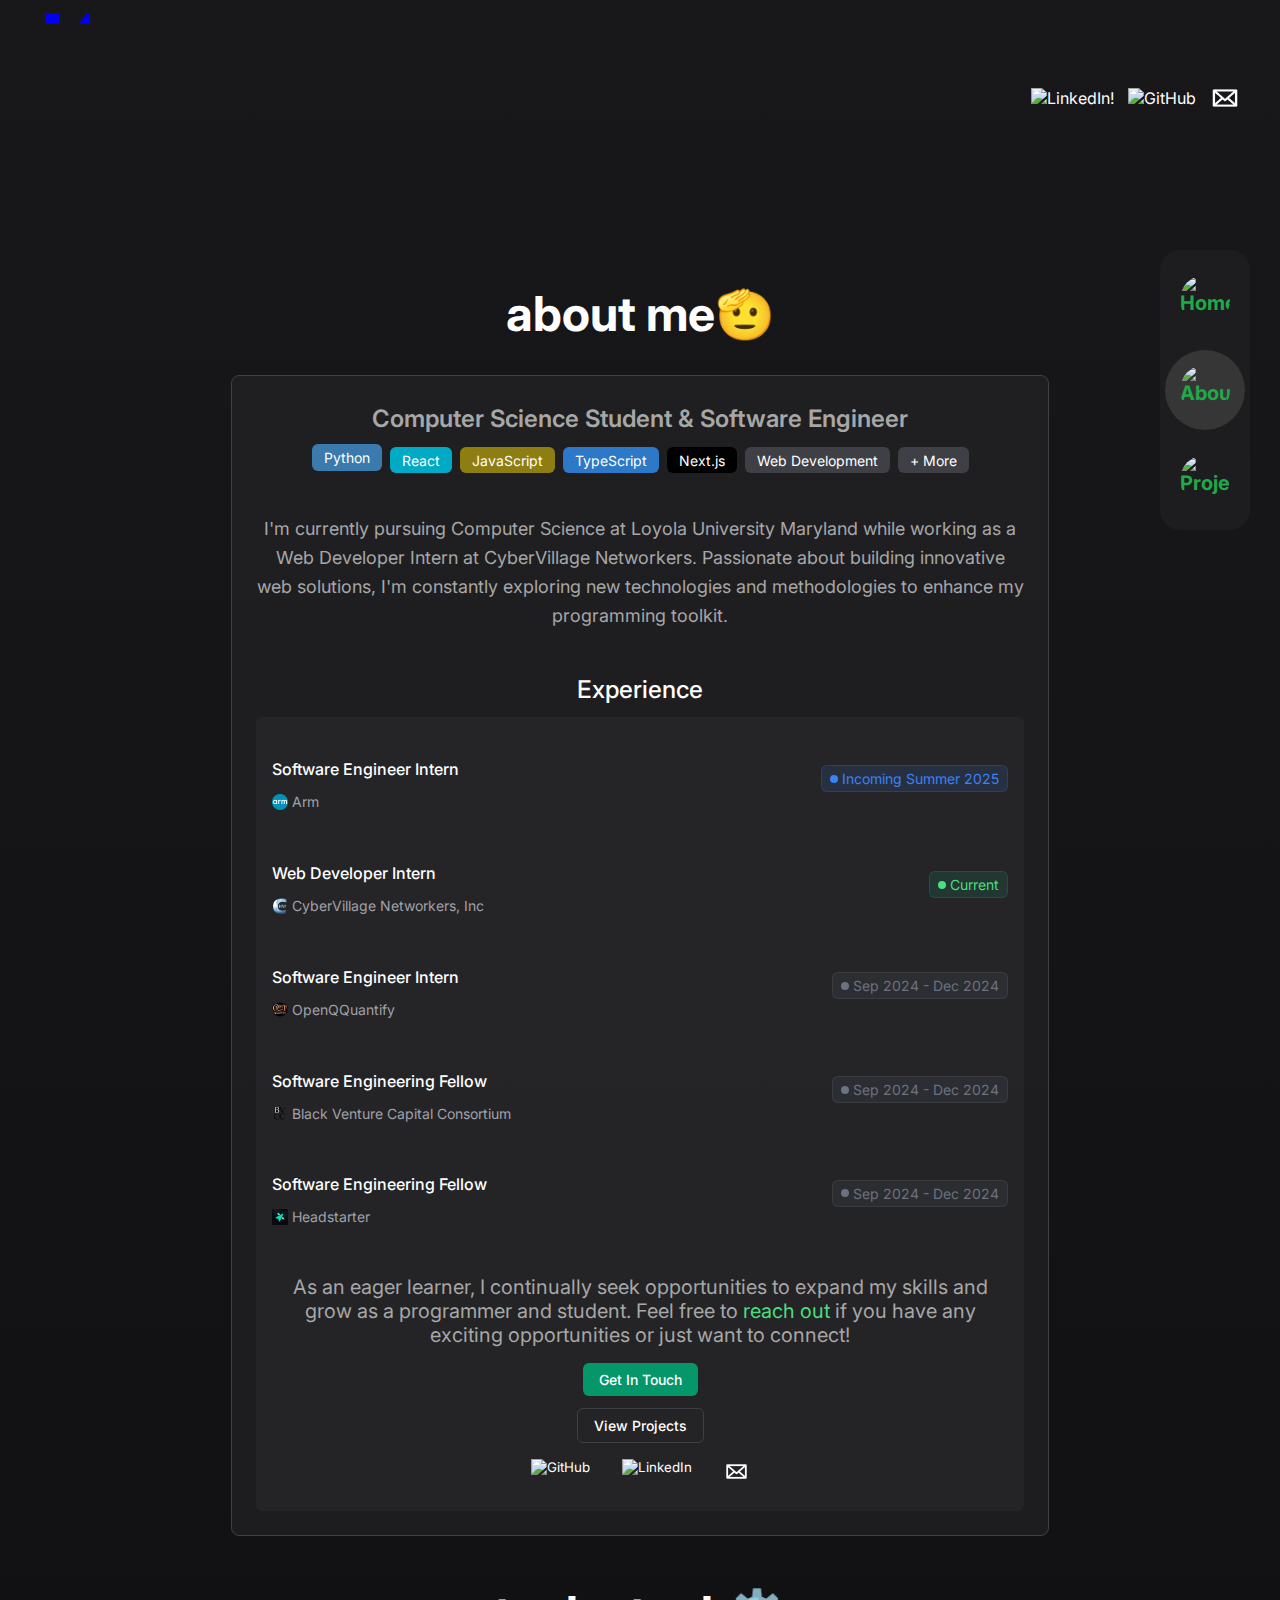
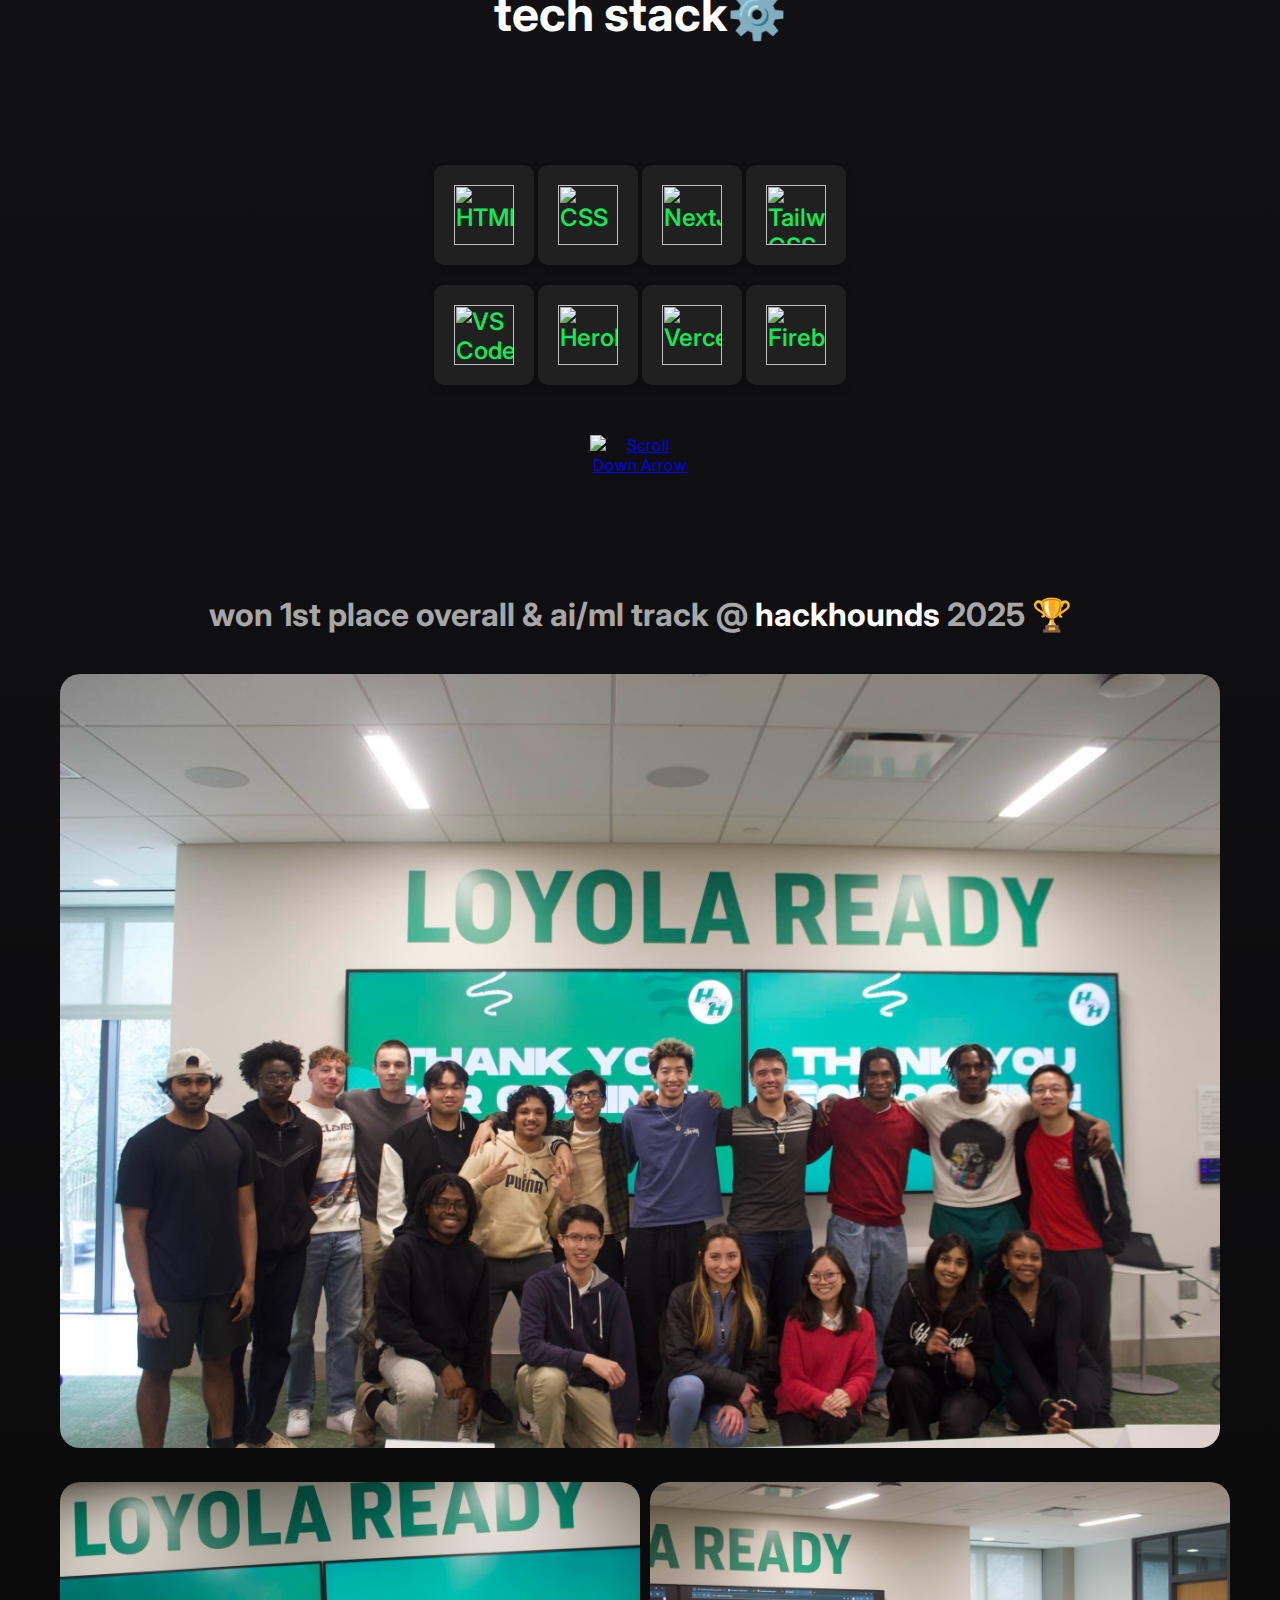
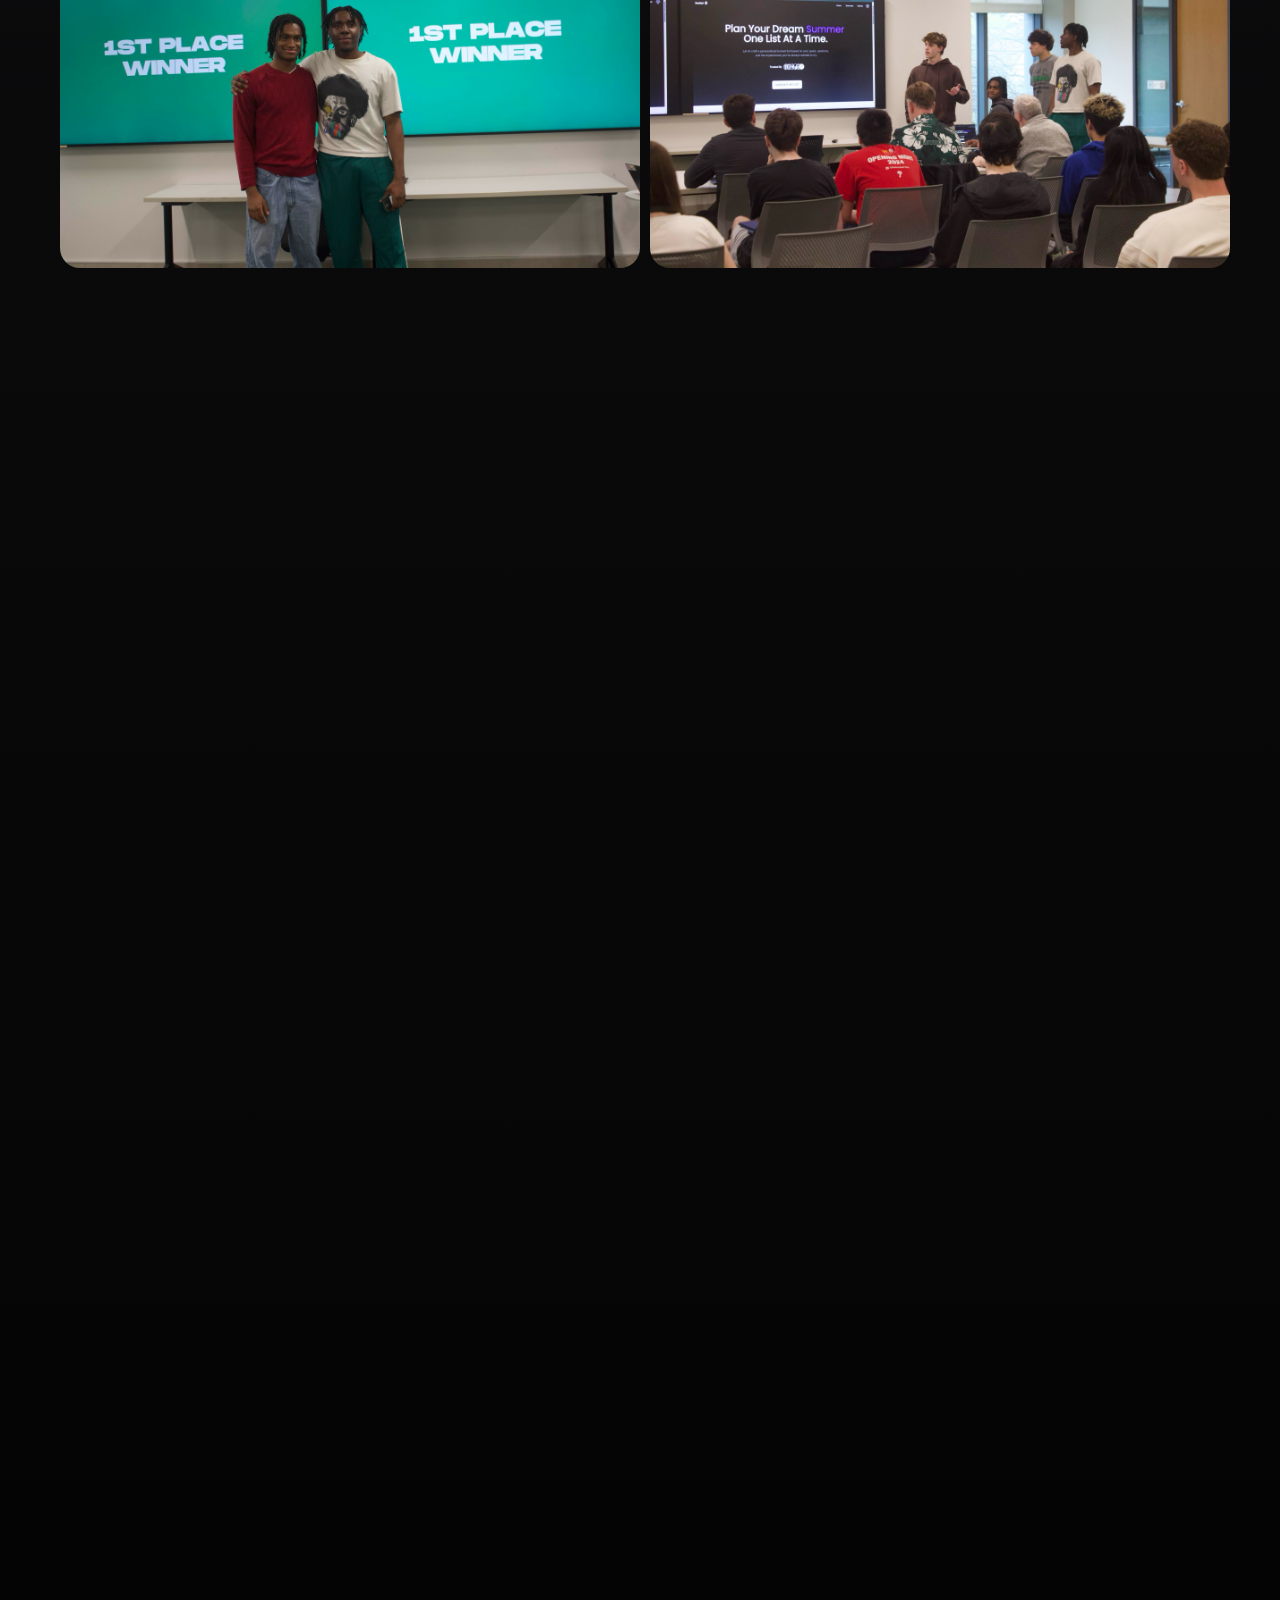
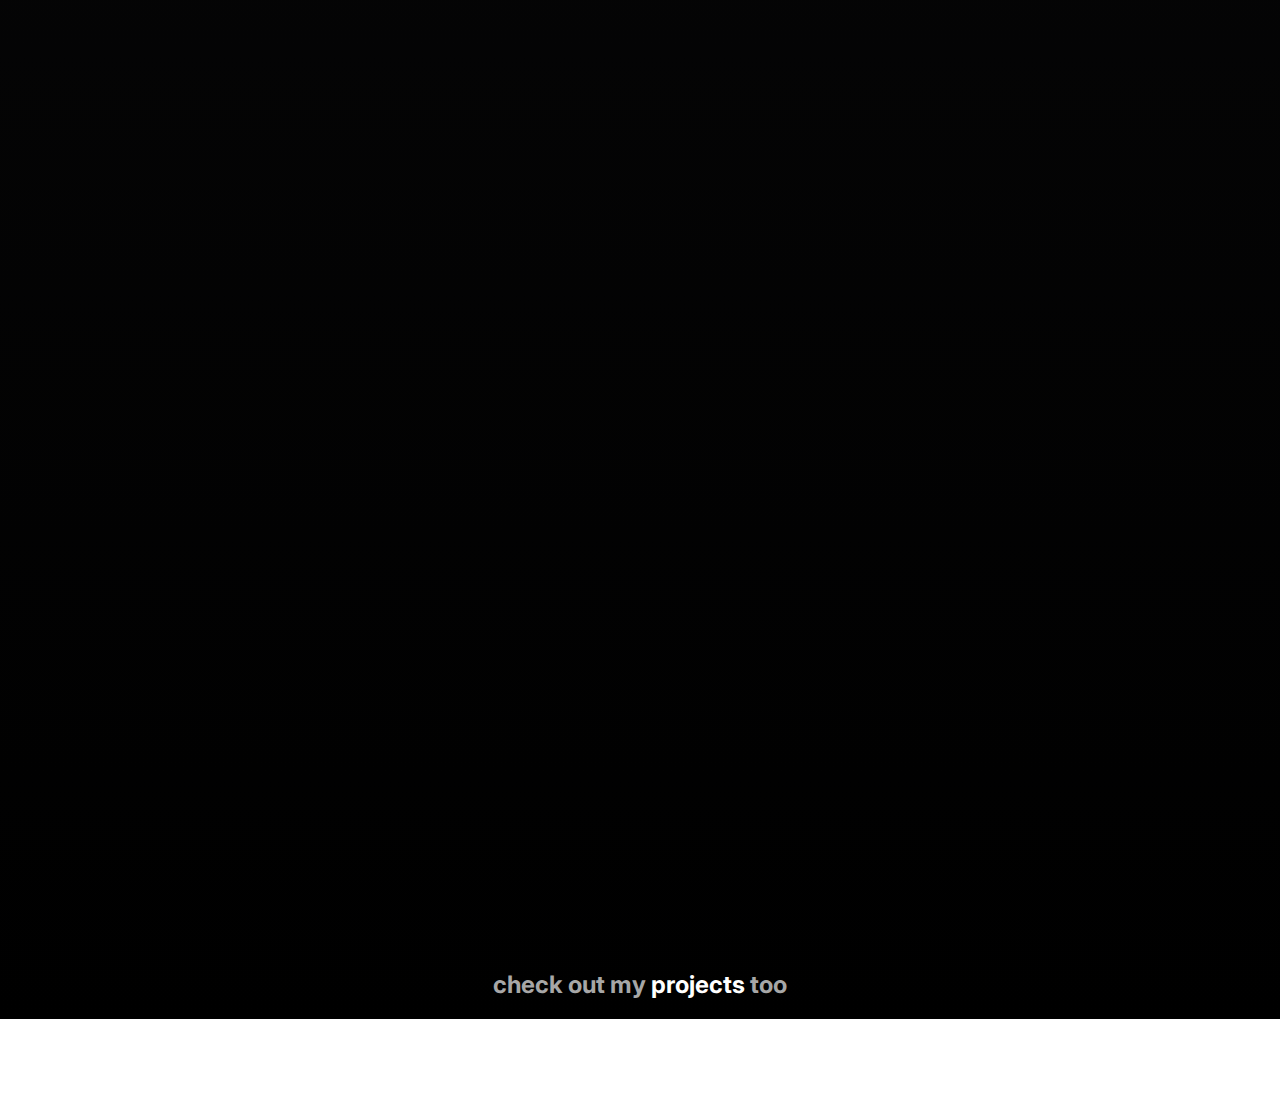
==== commit 3ea772dc: "⌨️ fixed typo" ====
--- a/about.html
+++ b/about.html
@@ -180,7 +180,7 @@
             <!-- My Main about me Paragraph -->
             <p style="color: #A7A7A7; line-height: 1.6; margin-bottom: 0; font-size: 18px">
                 I'm currently pursuing Computer Science at Loyola University Maryland while working as a Web Developer
-                Intern at CyberVillage Networkers. Passionate about buildinginnovative web solutions, I'm constantly
+                Intern at CyberVillage Networkers. Passionate about building innovative web solutions, I'm constantly
                 exploring new technologies and methodologies to enhance my programming toolkit.
             </p>
     
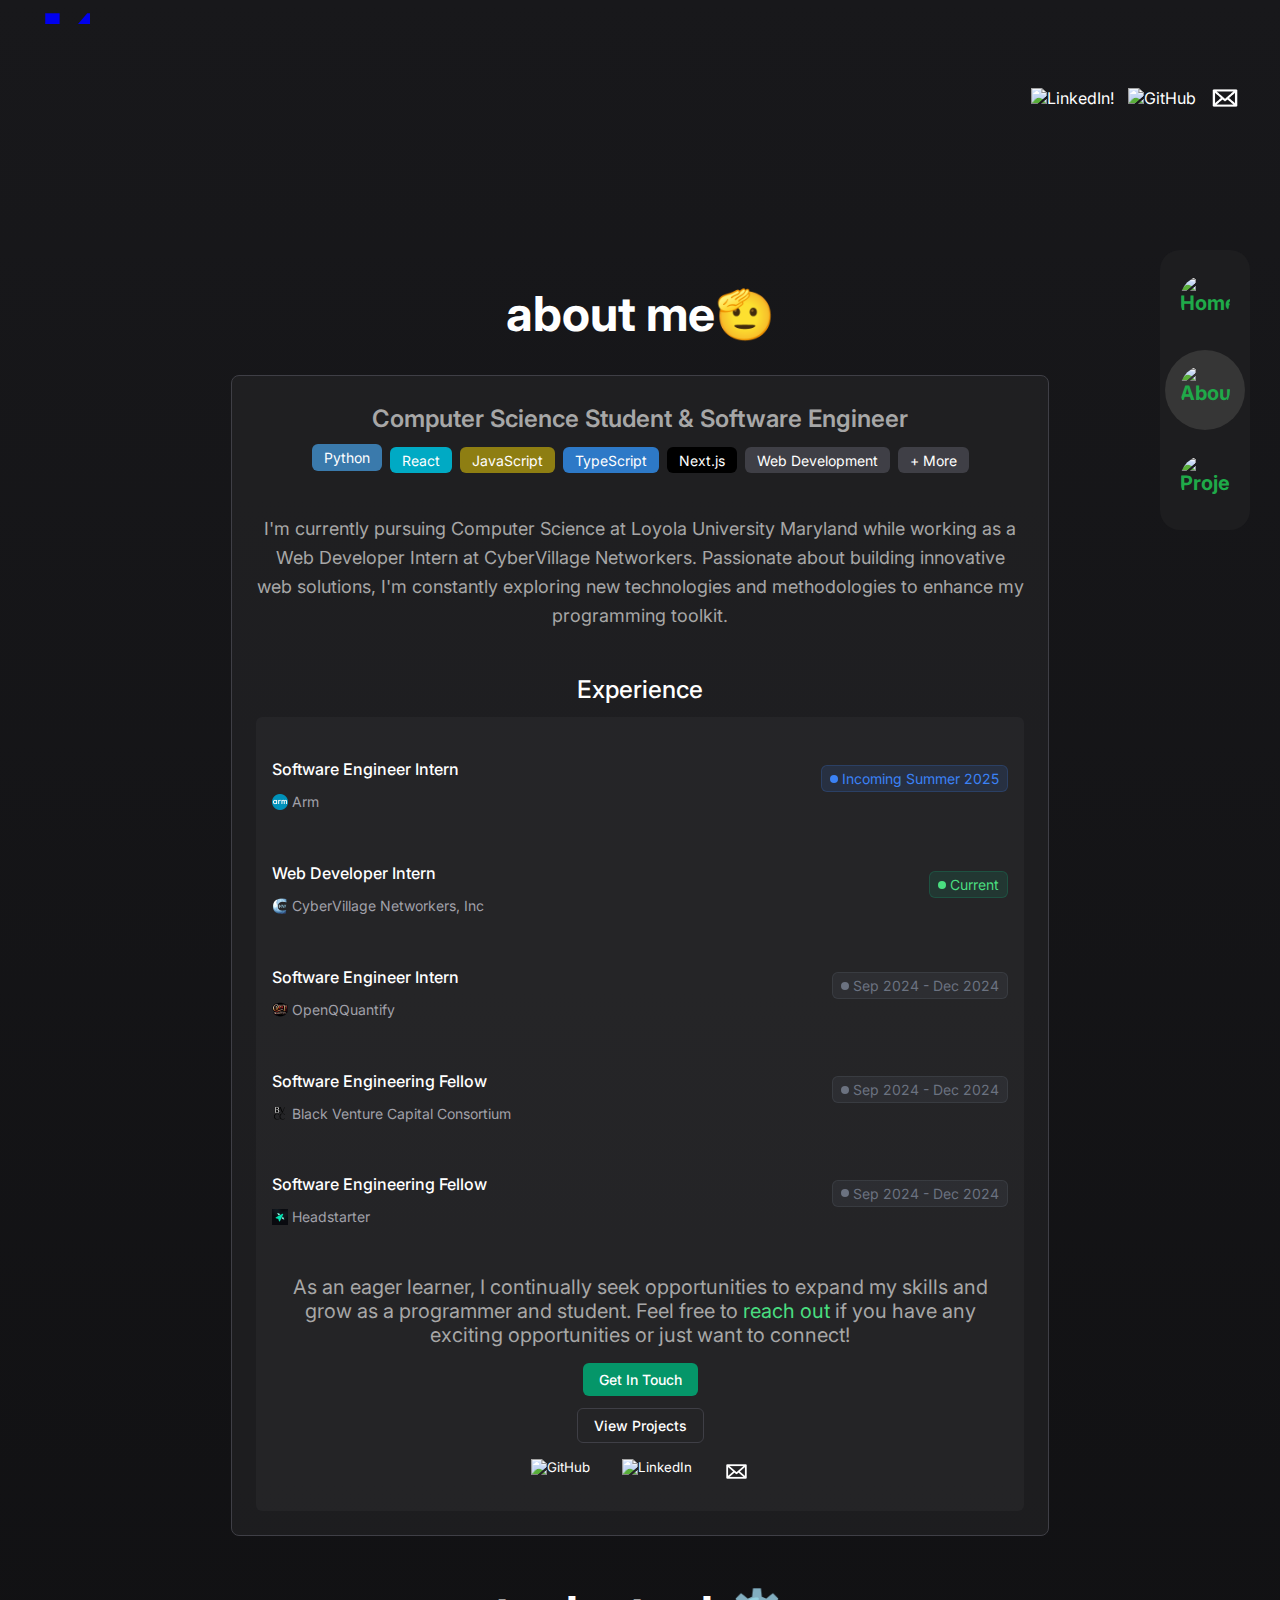
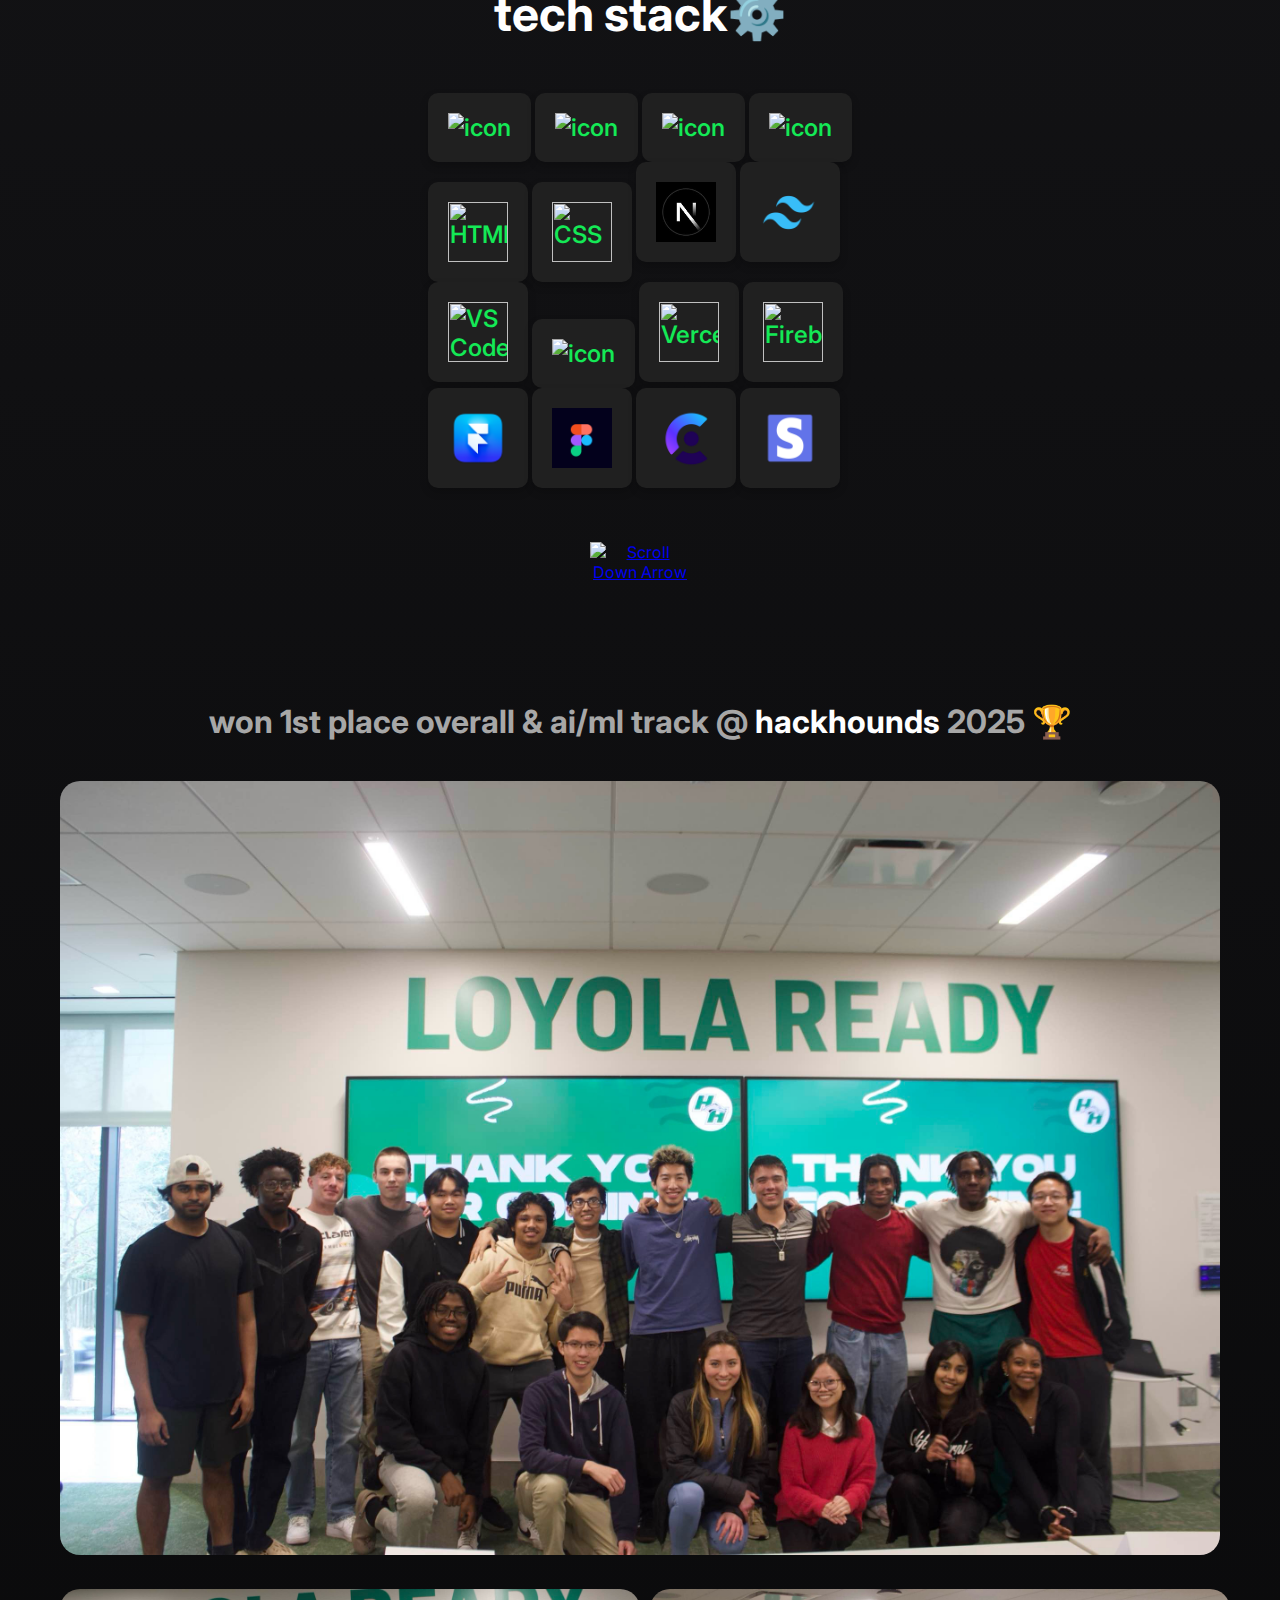
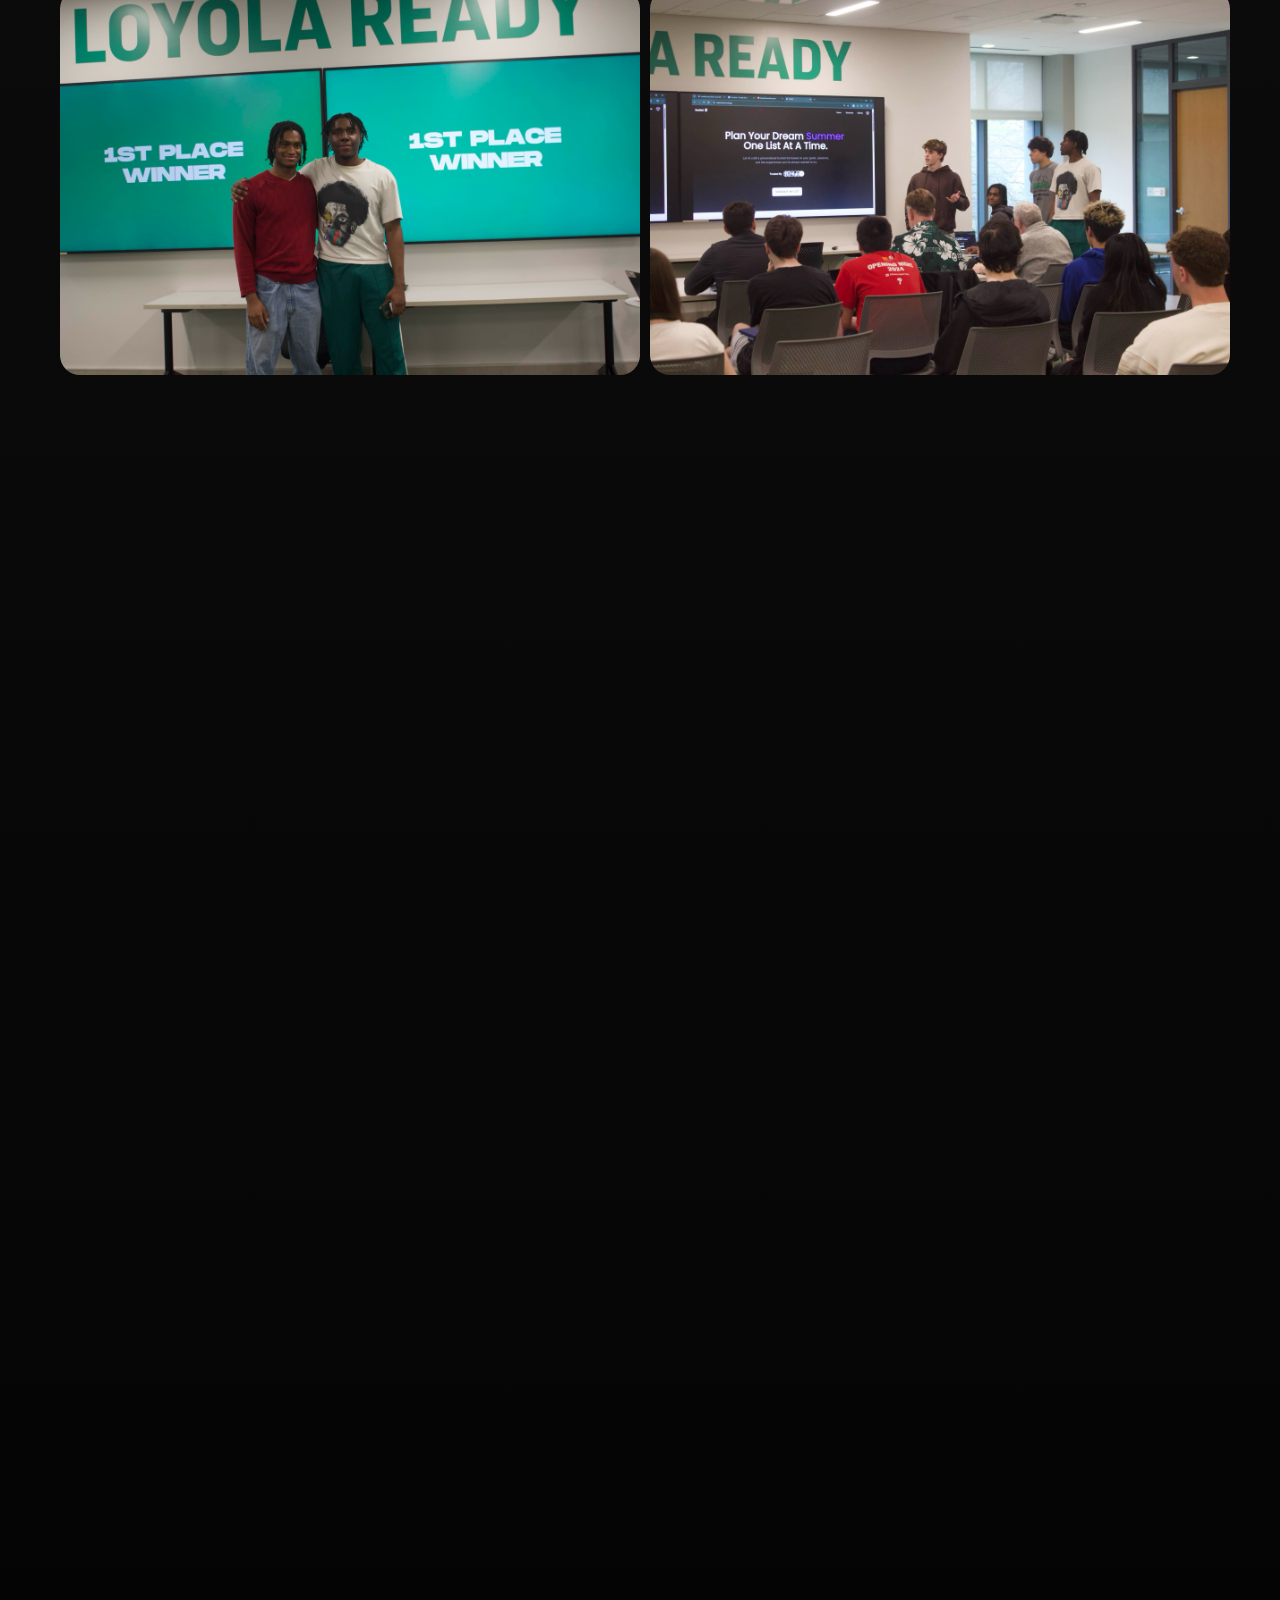
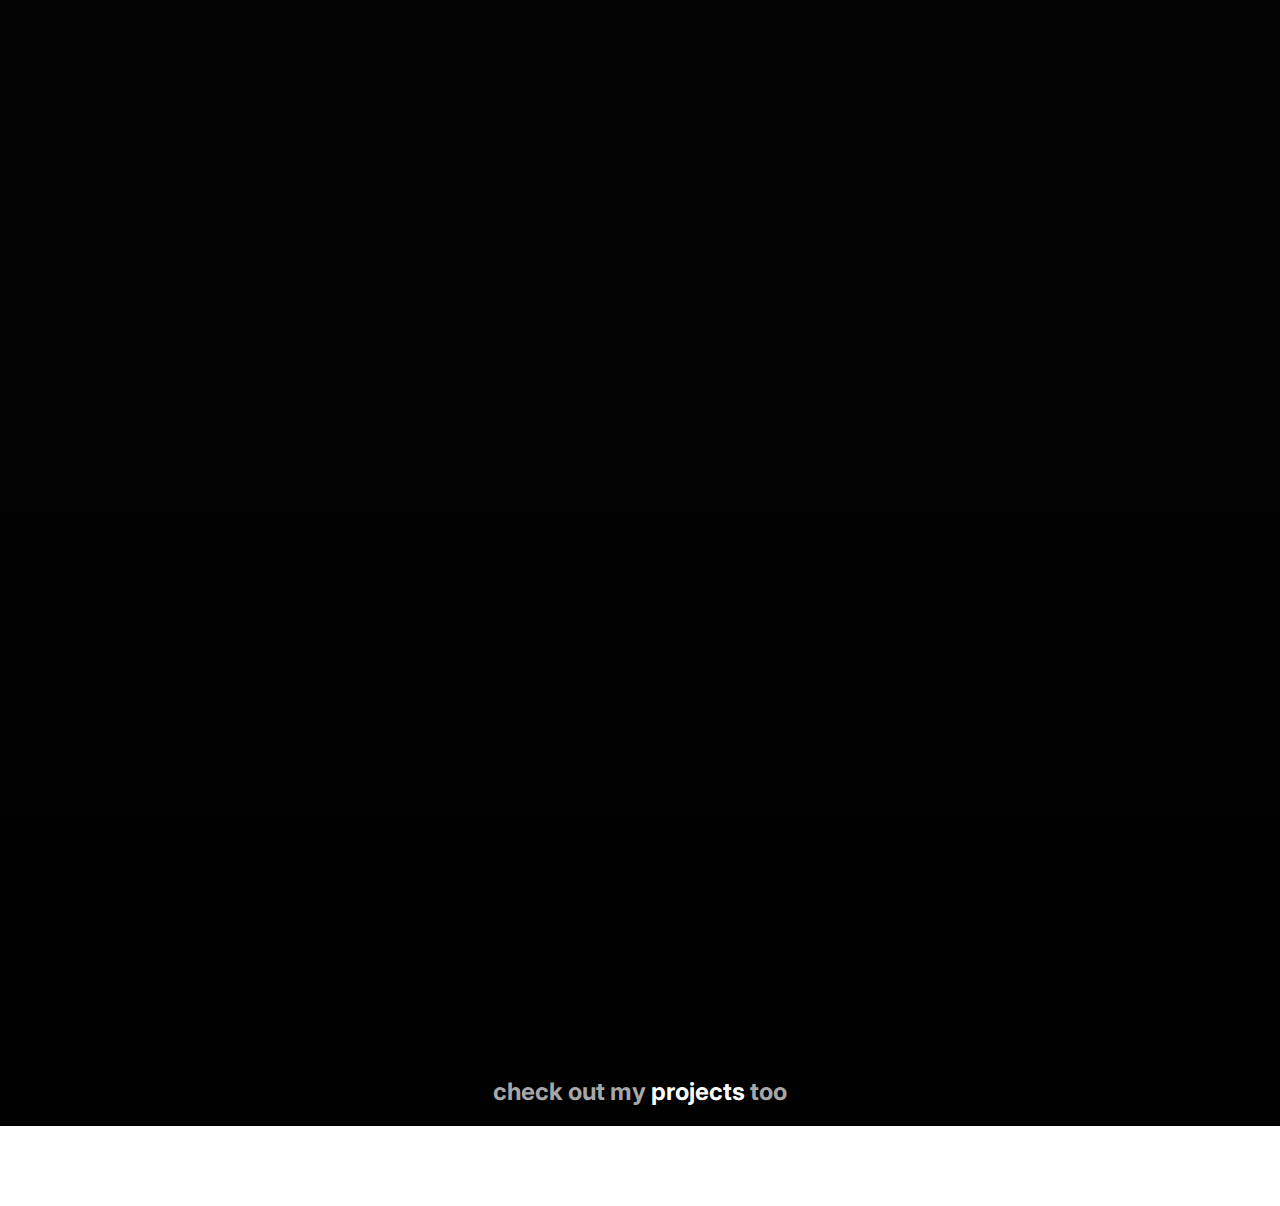
==== commit 24c58627: "⚙️ updated tech stack section" ====
--- a/about.html
+++ b/about.html
@@ -490,29 +490,30 @@
     ">
     tech stack⚙️
     </h2>
-    <div class="tech-stack" style="margin-top: 0; animation: ease-in-out;">
-        <br>
-        <div class="icon-container">
+    <!-- SEPARATE HERE WITH SPACE -->
+    <div class="tech-stack" > 
+        <div class="tech-stack-row">
             <img src="https://techstack-generator.vercel.app/python-icon.svg" alt="icon" class="icon" title = 'Python'/>
             <img src="https://techstack-generator.vercel.app/js-icon.svg" alt="icon" class="icon" title = 'JavaScript'/>
             <img src="https://techstack-generator.vercel.app/ts-icon.svg" alt="icon" class="icon" title = 'TypeScript'/>
             <img src="https://techstack-generator.vercel.app/react-icon.svg" alt="icon" class="icon" title = 'React' />
-            <img src="https://techstack-generator.vercel.app/github-icon.svg" alt="icon" class="icon" title = 'GitHub' />
-        </div>
-    </div>
-    <!-- SEPARATE HERE WITH SPACE -->
-    <div class="tech-stack" > 
-        <div class="tech-stack-row">
+            <br>
             <div style="display: flex;"></div><img src="images/html.png" width="60" height="60" title="HTML"/>
             <img src="images/css.png" width="60" height="60" title="CSS"/>
             <img src="images/nextjs.png" width="200" height="200" title="NextJS"/>
             <img src="images/tailwind.png" width="300" height="200" title="Tailwind CSS"/>
             <br>
-            <br>
             <img src="images/visual-studio-code.png" width="350" height="100" title="VS Code"/>
-            <img src="https://cdn.jsdelivr.net/gh/devicons/devicon@latest/icons/heroku/heroku-original.svg" width="60" height="60" title="Heroku"/>
+            <img src="https://techstack-generator.vercel.app/github-icon.svg" alt="icon" class="icon" title = 'GitHub' />
             <img src="https://cdn.jsdelivr.net/gh/devicons/devicon@latest/icons/vercel/vercel-original.svg" width="60" height="60" title="Vercel"/>
             <img src="images/firebase.png" width="60" height="60" title="Firebase"/>
+            <br>
+
+            <img src="images/framer.png" alt="icon" class="icon" title = 'Framer' />
+            <img src="images/figma.png" alt="icon" class="icon" title = 'Figma' width="100%" height="100%"/>
+            <img src="images/clerk.png" alt="icon" class="icon" title = 'Clerk' />
+            <img src="images/stripe.png" alt="icon" class="icon" title = 'Stripe' />
+
         </div>
     </div>
     
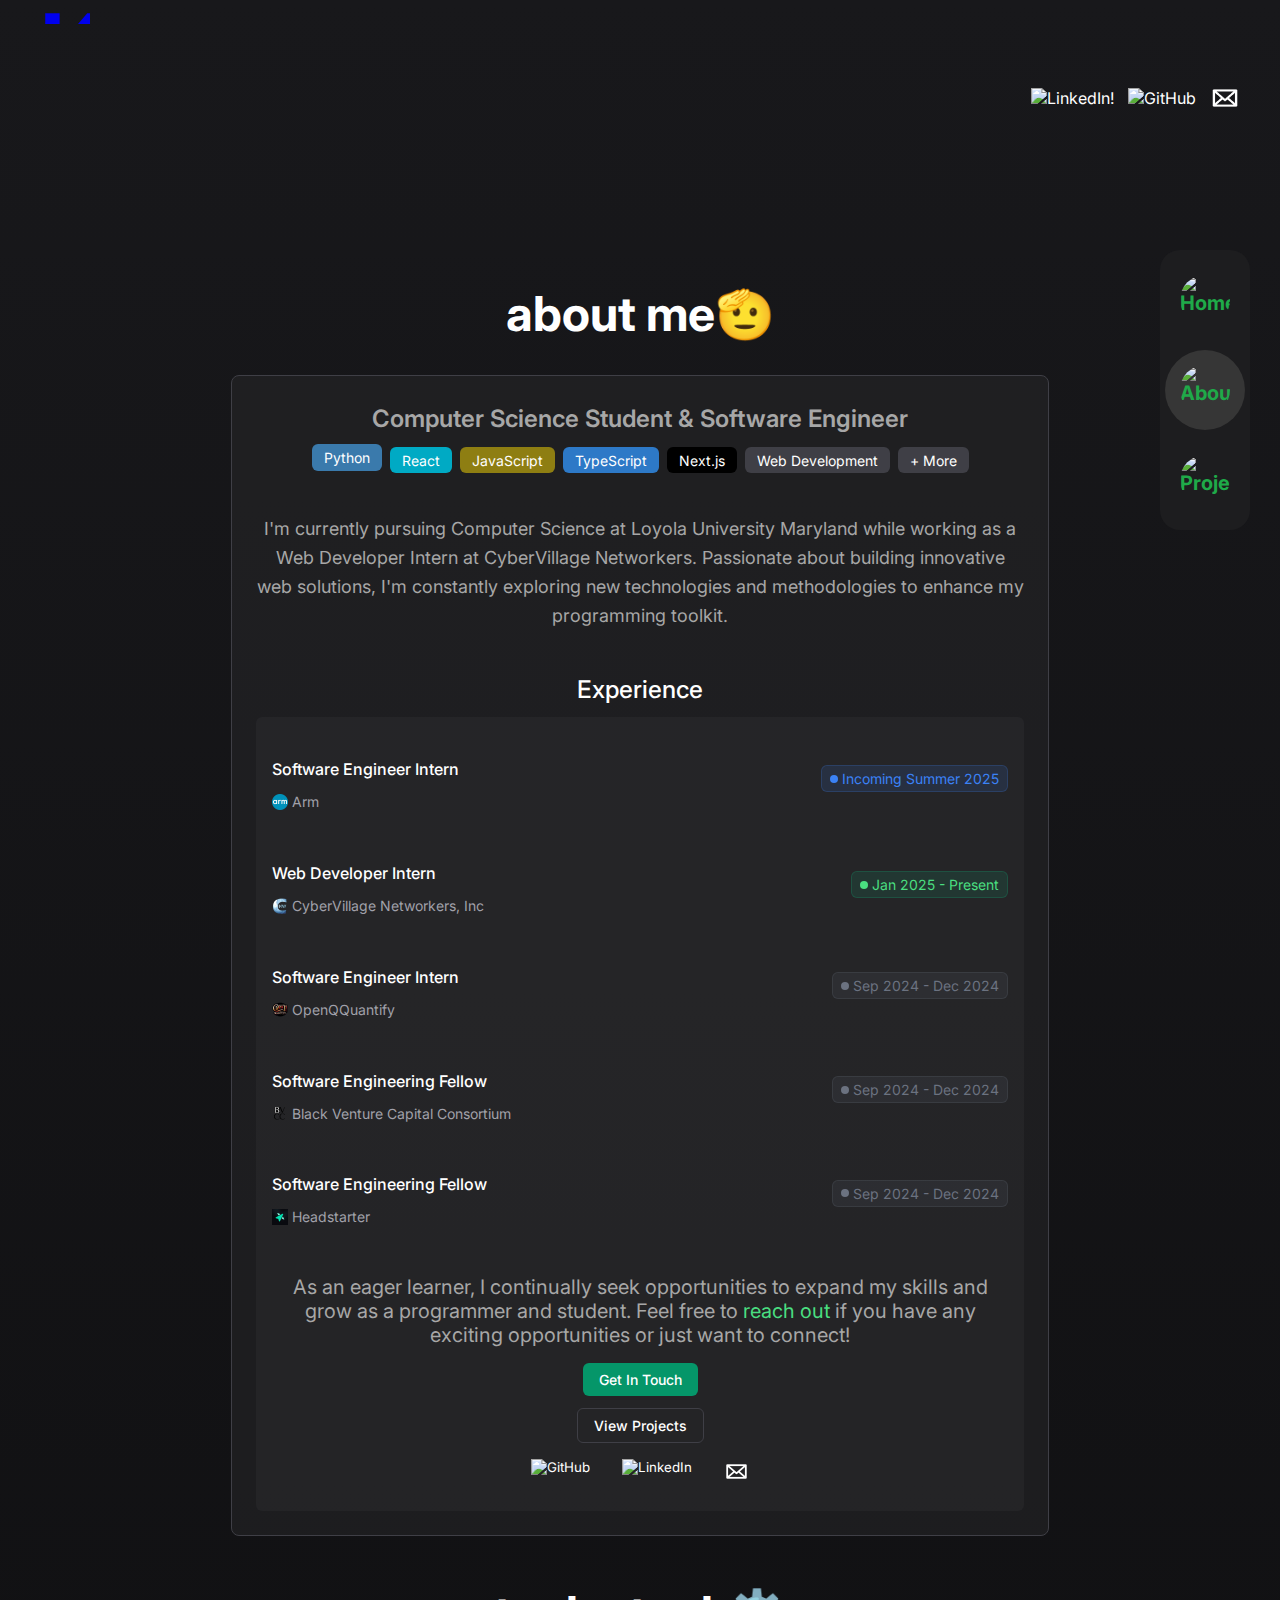
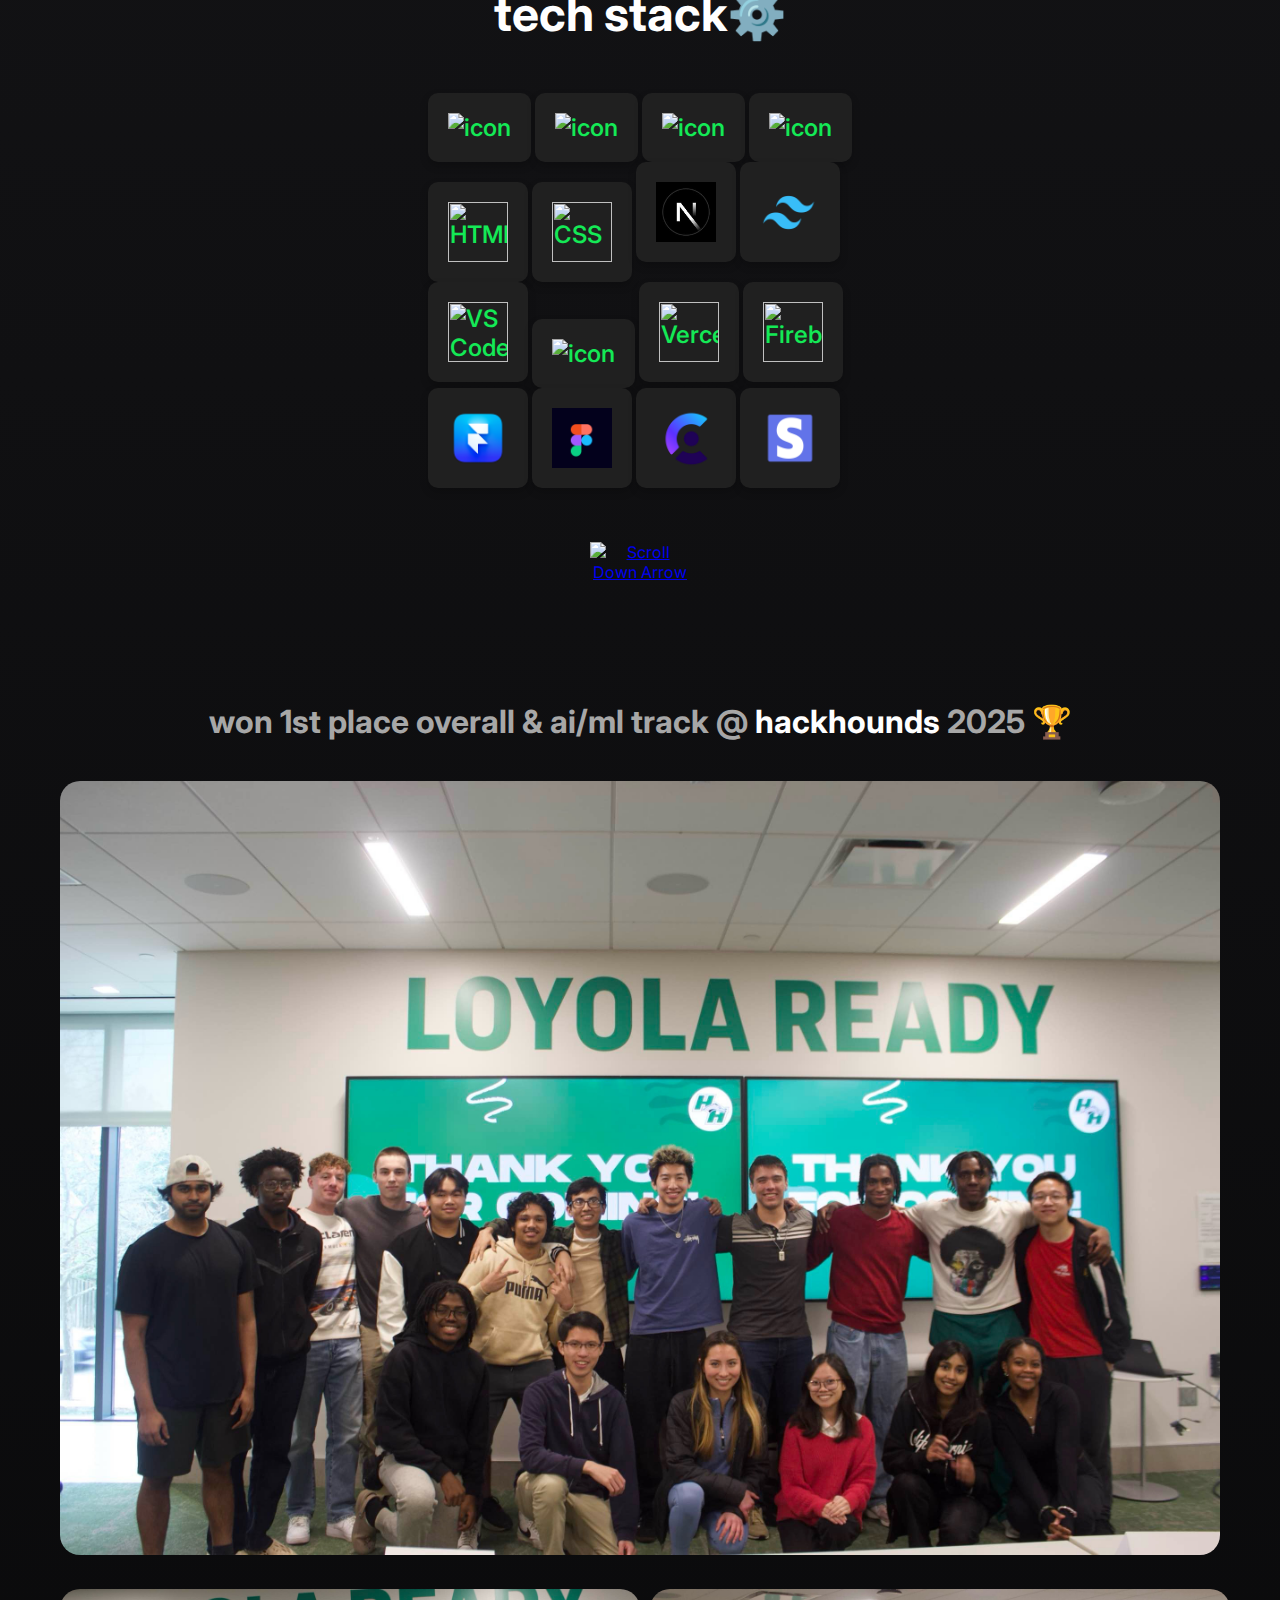
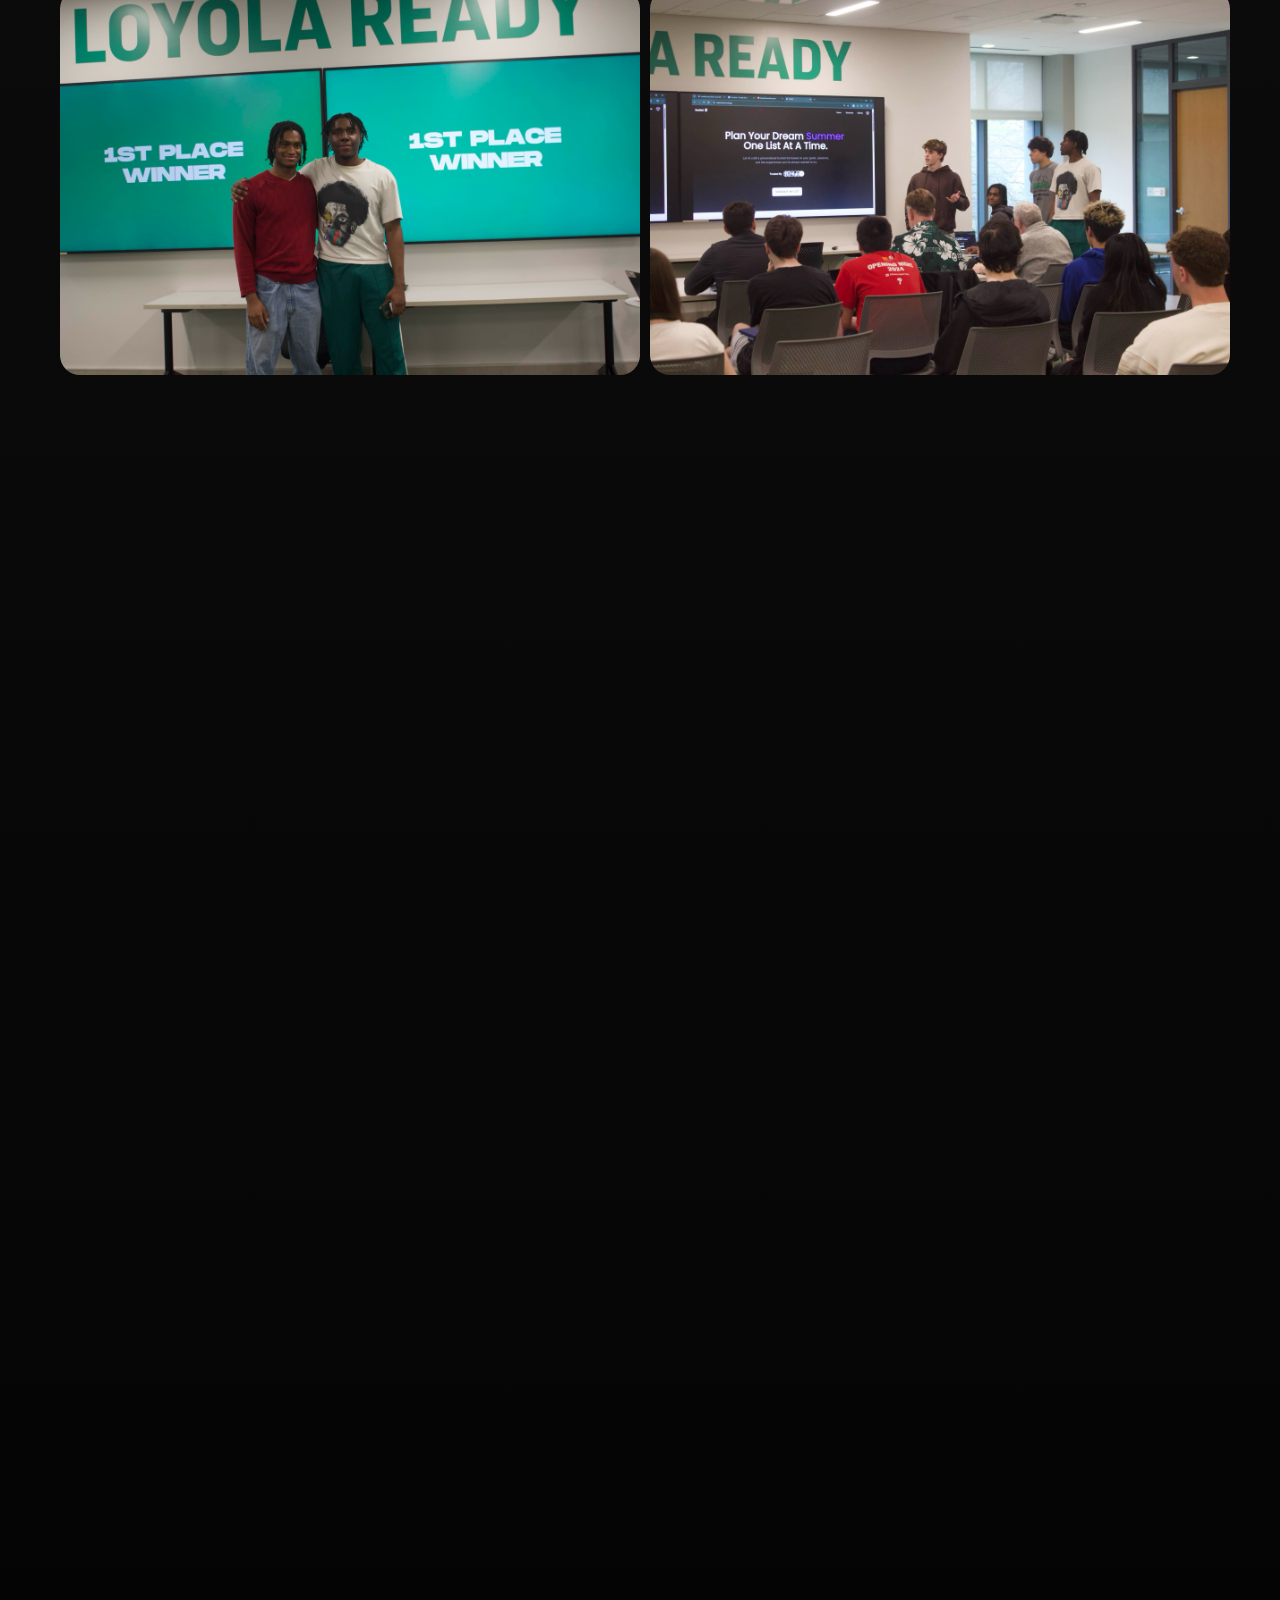
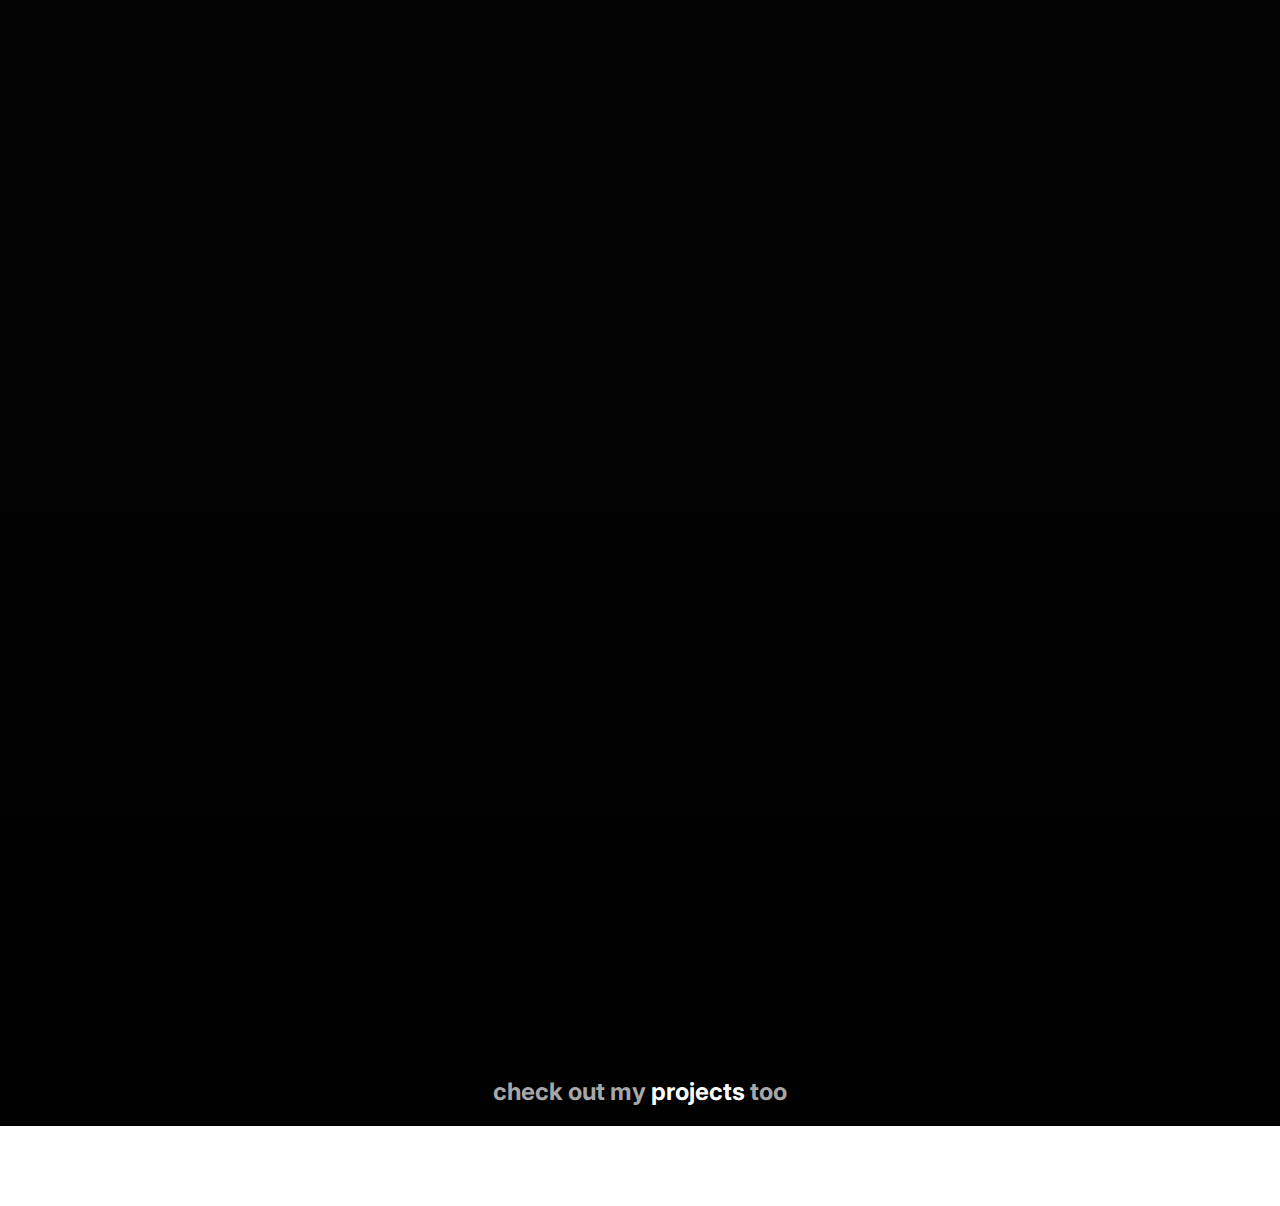
==== commit b68afea8: "📅 added internship experience date" ====
--- a/about.html
+++ b/about.html
@@ -268,7 +268,7 @@
                       margin-right: 4px;
                       animation: blink 1.5s infinite;
                     "></span>
-                    Current
+                    Jan 2025 - Present
                   </span>
                 </div>
             
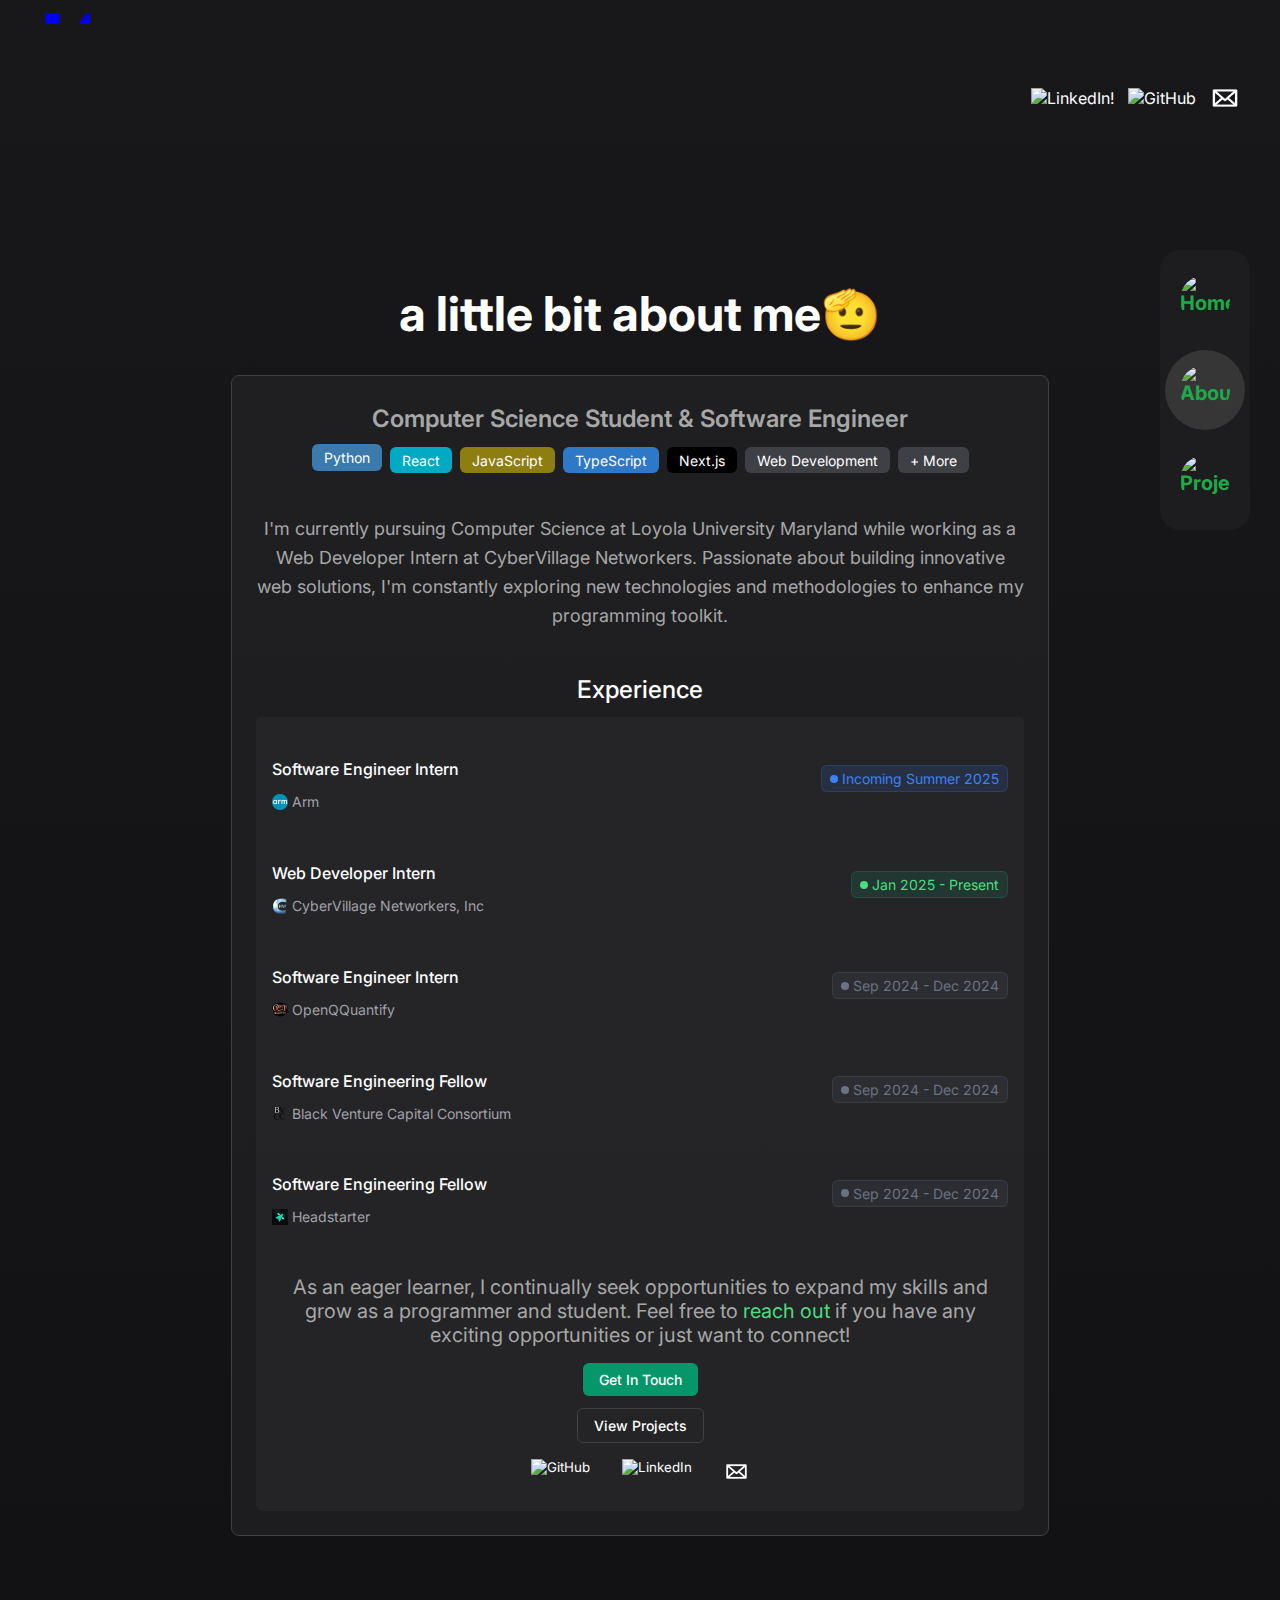
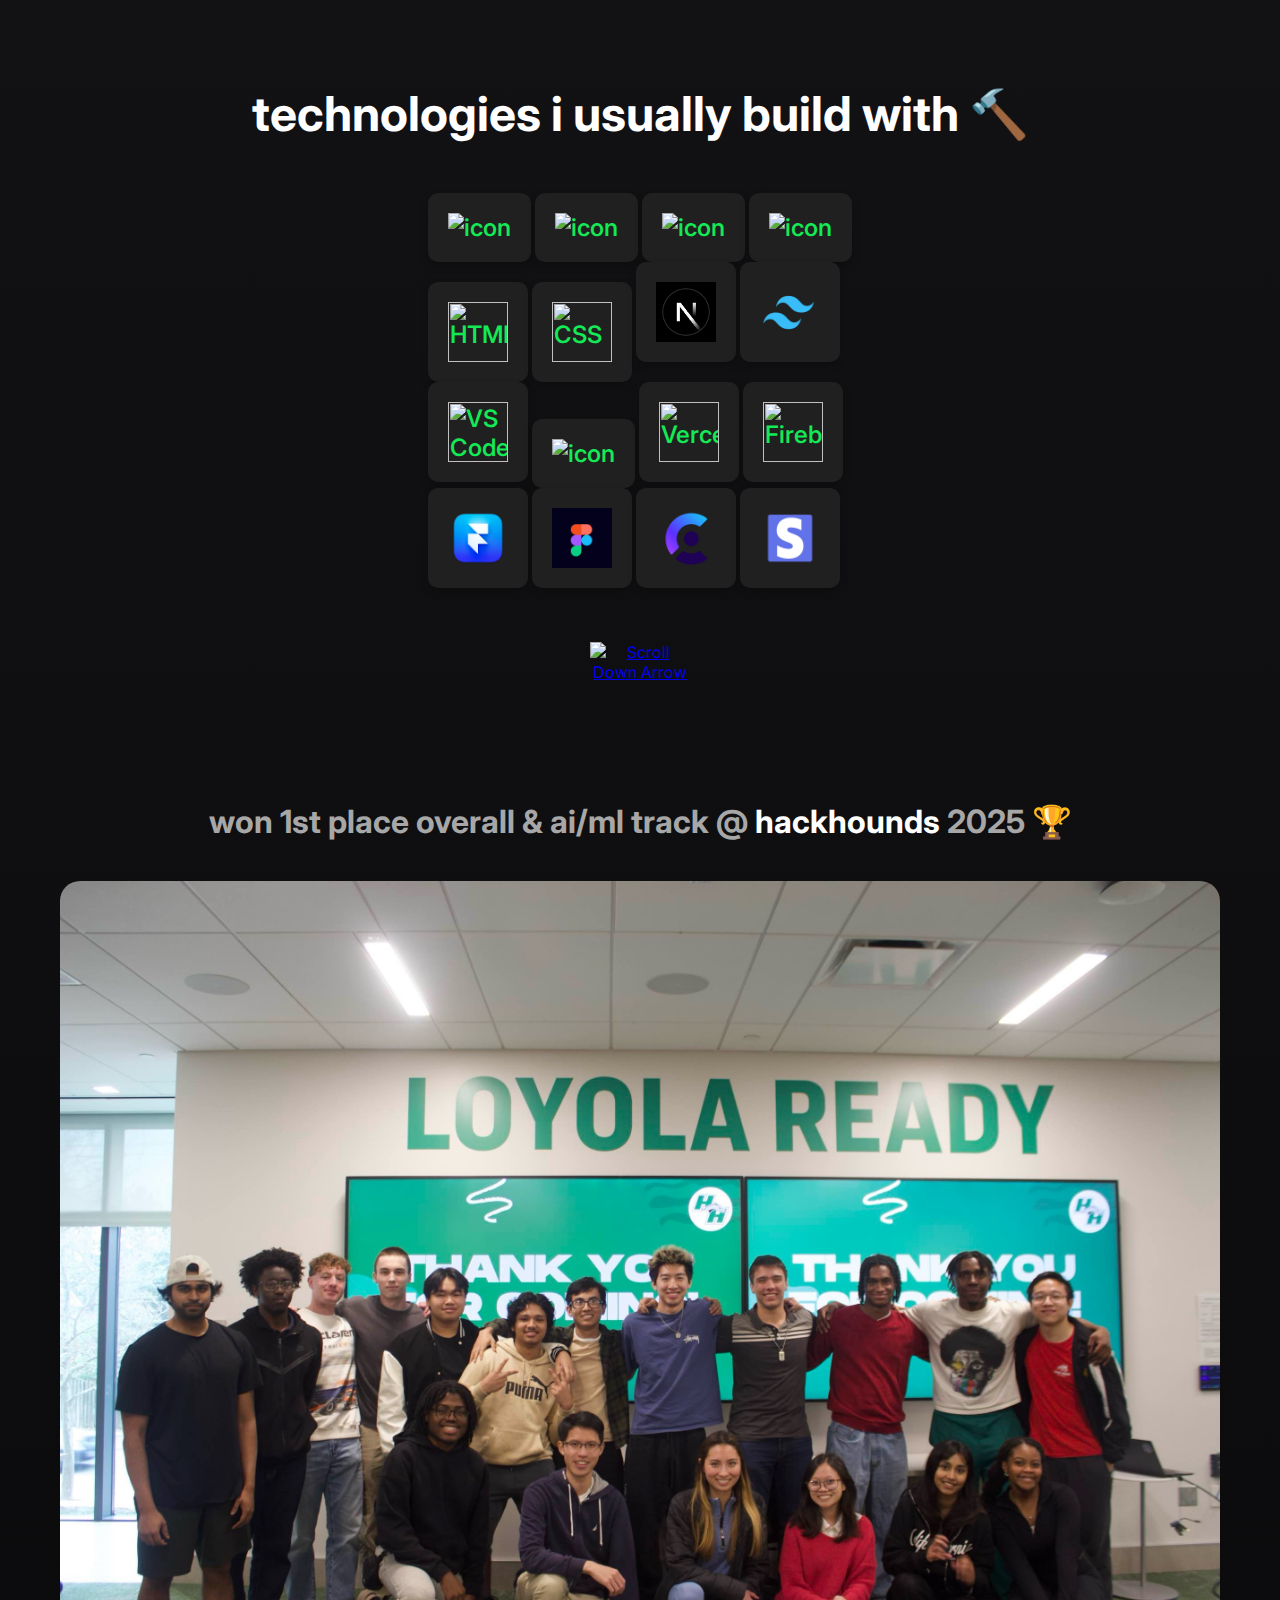
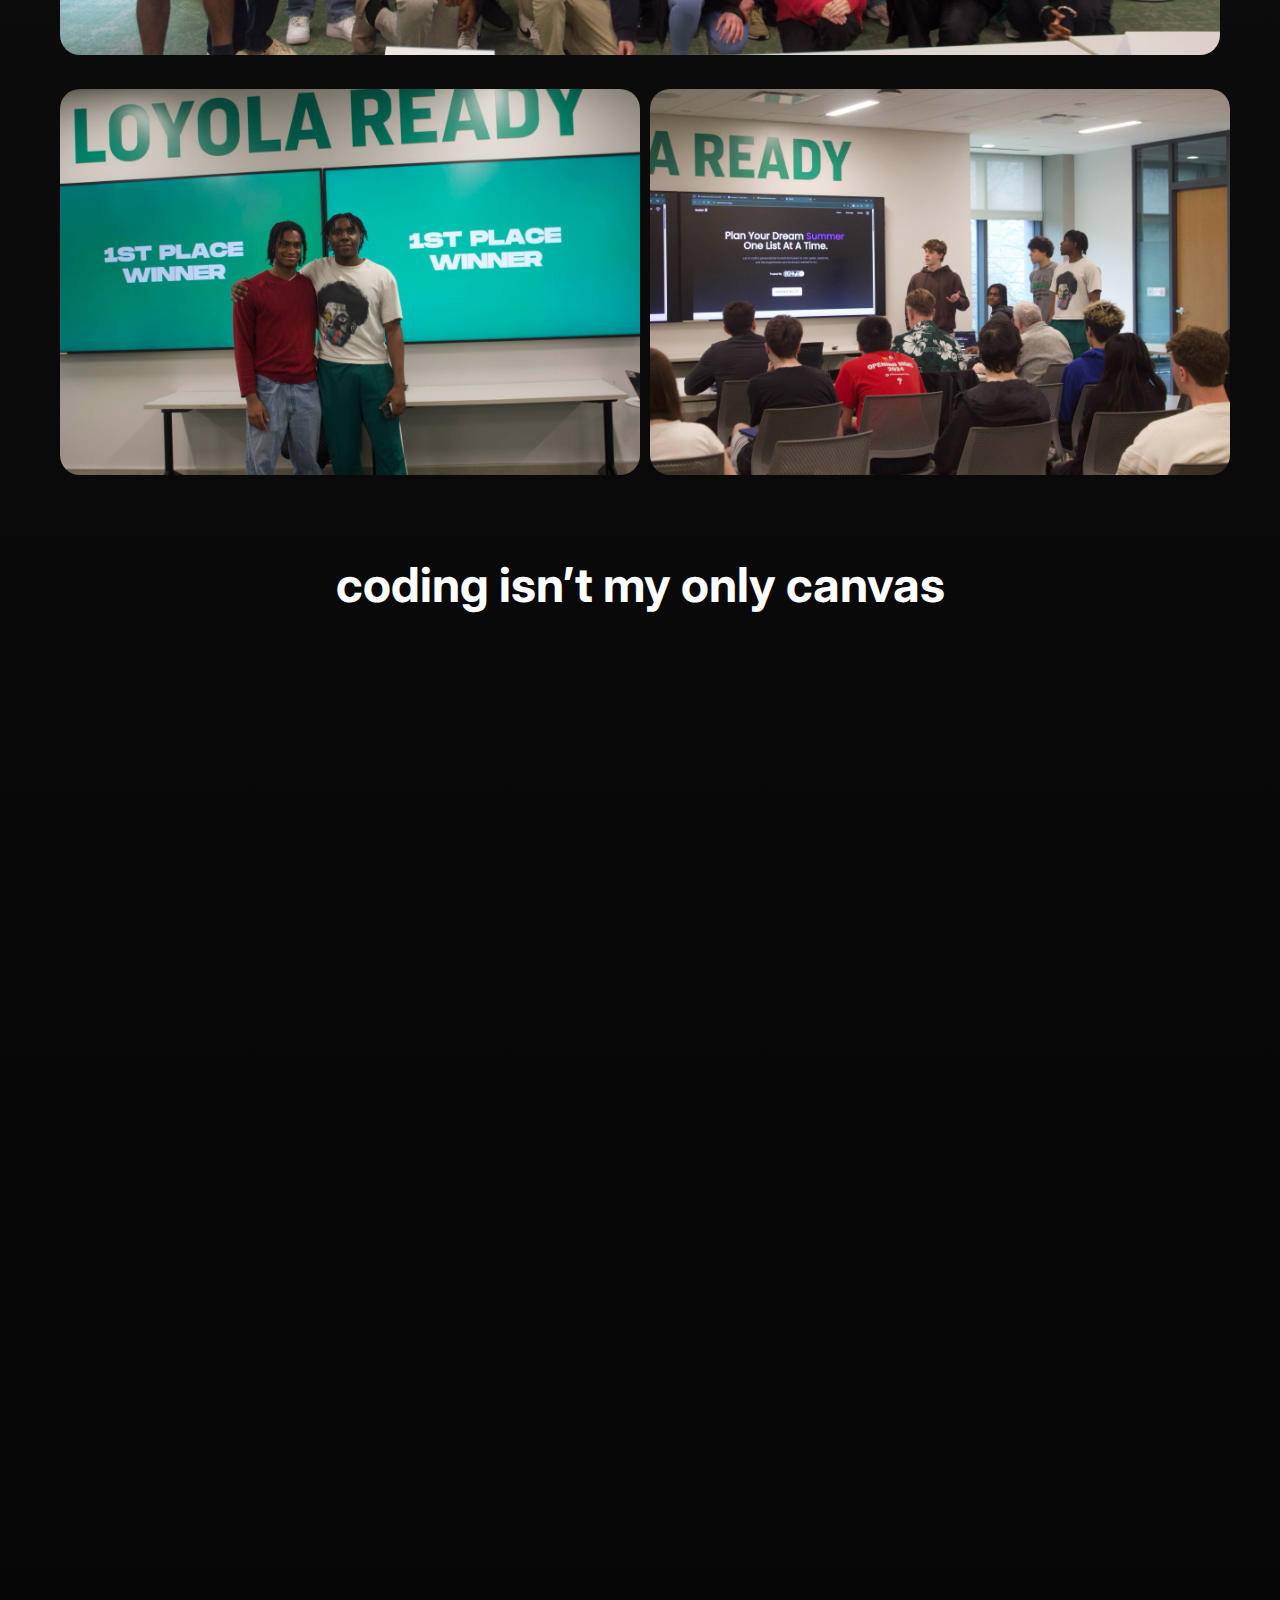
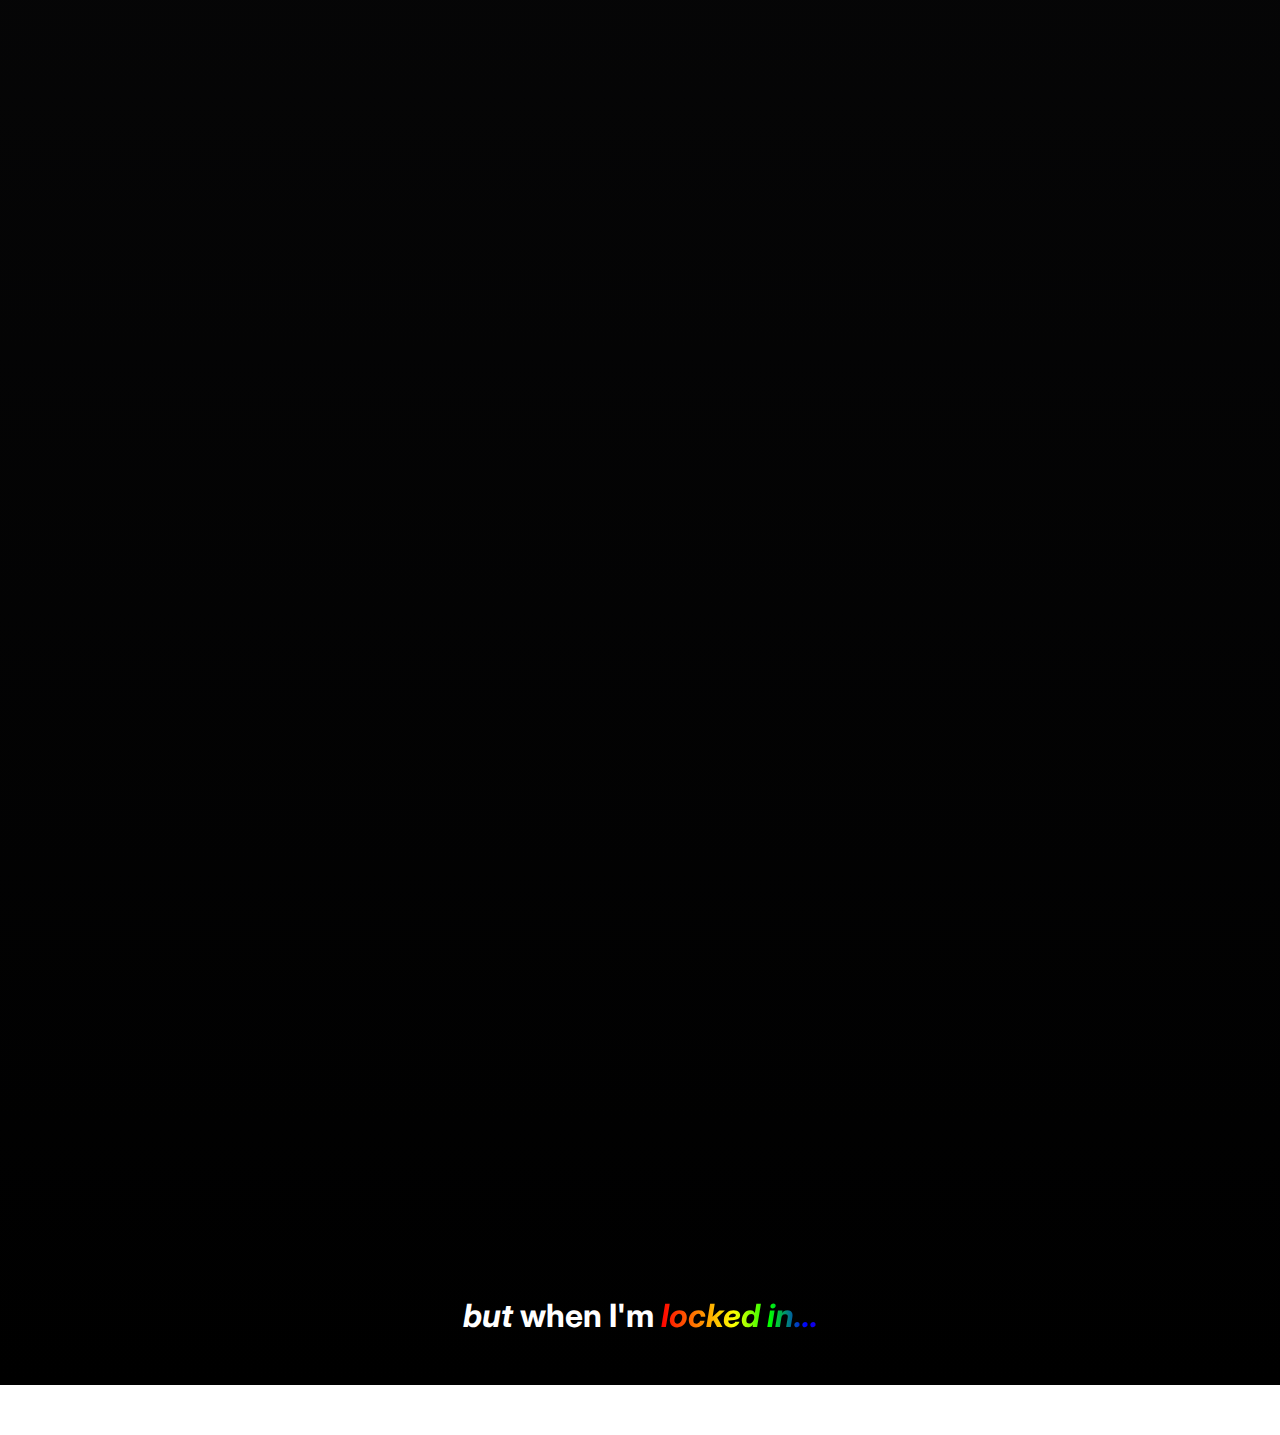
==== commit 4cfd9015: "👁 updated about me ux" ====
--- a/about.html
+++ b/about.html
@@ -109,7 +109,7 @@
             font-weight: bold;
             margin-bottom: 1rem;
         ">
-            about me🫡
+            a little bit about me🫡
         </h2>
     
         <div style="
@@ -486,9 +486,9 @@
         font-size: 3rem;
         font-weight: bold;
         margin-bottom: 0;
-        margin-top: 0px;
+        margin-top: 100px;
     ">
-    tech stack⚙️
+    technologies i usually build with 🔨
     </h2>
     <!-- SEPARATE HERE WITH SPACE -->
     <div class="tech-stack" > 
@@ -550,6 +550,16 @@
             <img src="images/presentation.jpeg" width="100%" height="450" alt="Featured Image" draggable="false" style="border-radius: 20px;">
         </div>
 
+        <h2 style="
+        color: #FFFFFF;
+        animation: slideUp 2s forwards;
+        font-size: 3rem;
+        font-weight: bold;
+        margin-bottom: 0;
+        margin-top: 100px;
+        ">
+        coding isn’t my only canvas
+        </h2>
 
         <!-- Gallery Grid -->
         <div class="gallery-grid" style="border-radius: 20px;">
@@ -591,15 +601,21 @@
     <div class="gallery-title" style="font-size: 1.0rem; animation: reverse;">
         <div class="gallery-title" style="font-size: 1.0rem; animation: reverse; text-align: center;">
             <h2 style="
-            color: #A7A7A7;
-            animation: slideUp 2s forwards;
-            font-size: 1.5rem;
-            font-weight: bold;
-            margin-bottom: 0;
-            margin-top: 0px;
+                color: #FFFFFF;
+                animation: slideUp 2s forwards;
+                font-size: 2rem;
+                font-weight: bold;
+                margin-bottom: 50px;
+                margin-top: 30px;
             ">
-            check out my <a style="color: rgb(255, 255, 255); text-decoration: none; " href="projects.html">projects</a> too</h2>
+                <span style="font-style: italic;"> but </span> when I'm
+                <a class="rainbow-text underline-rainbow" href="projects.html">locked in...</a>
             </h2>
+        
+        
+        
+        
+        
         </div>
     </div>
 </section>
